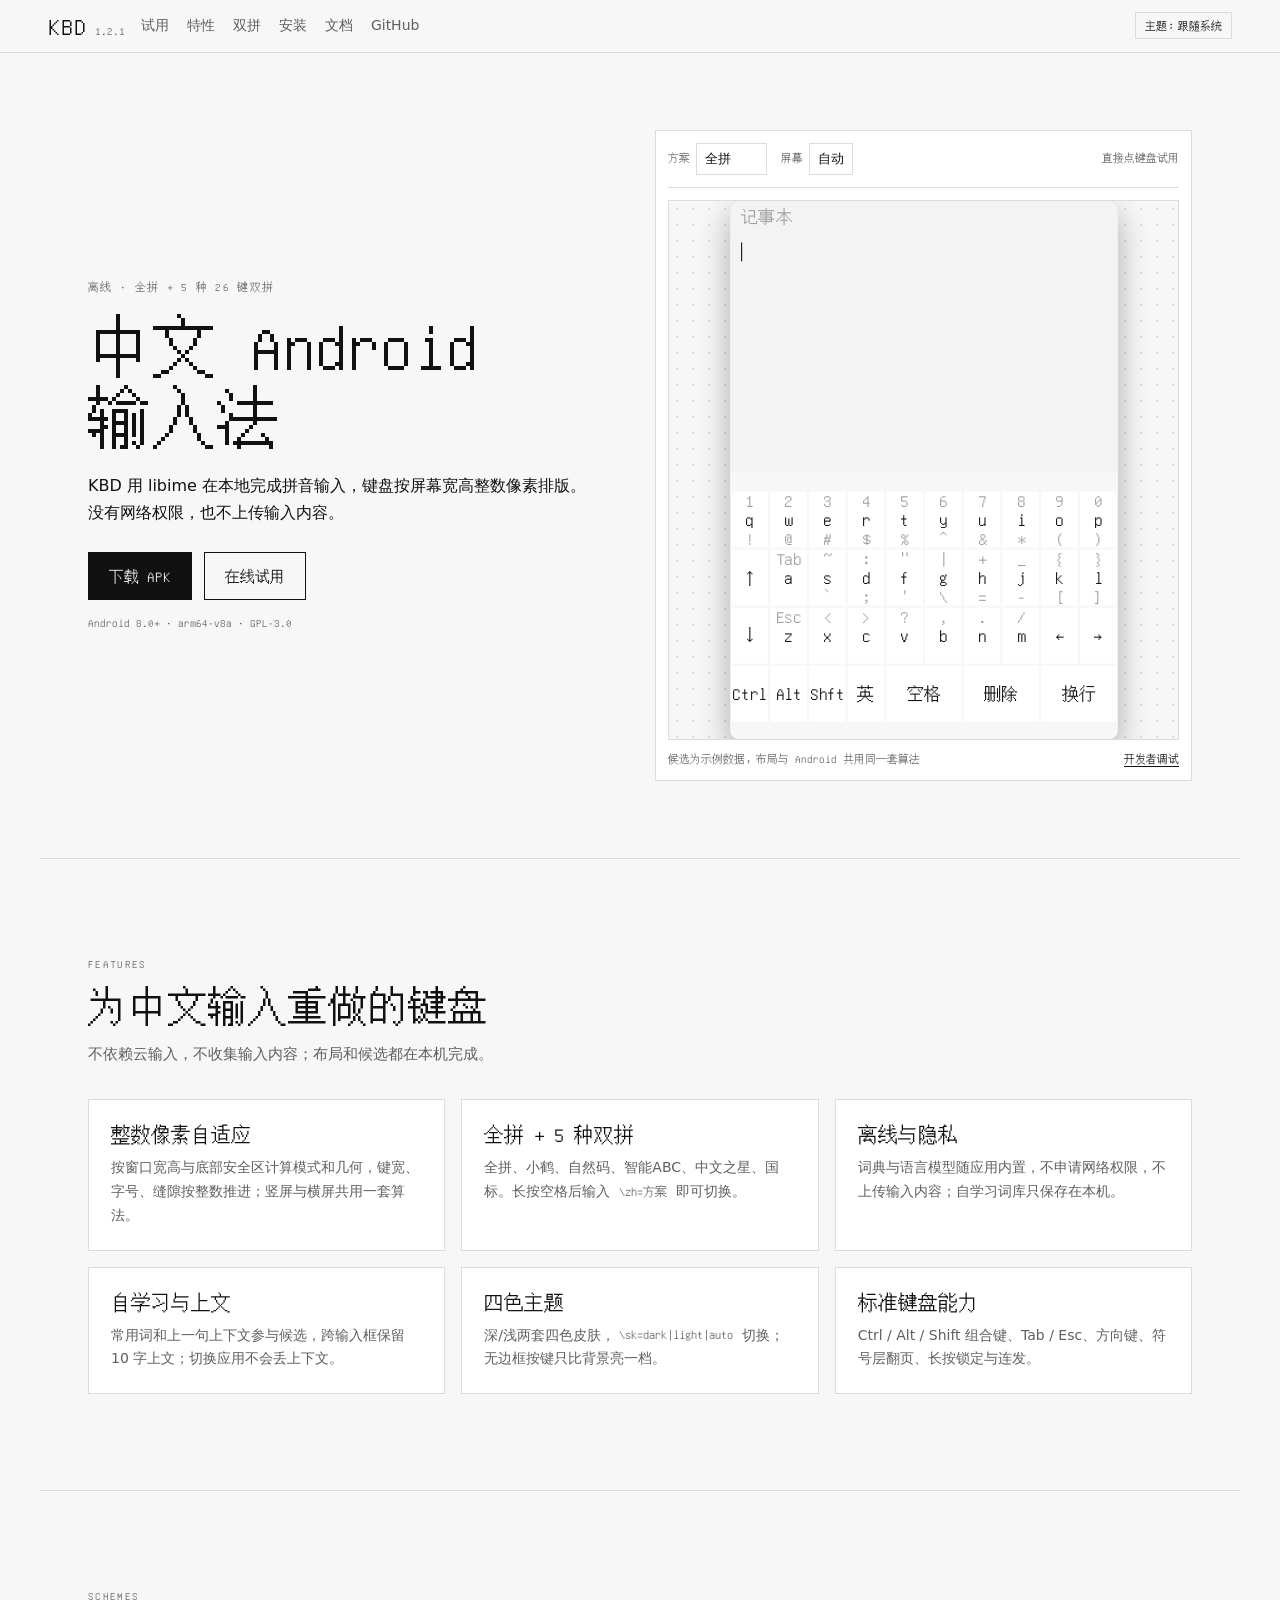
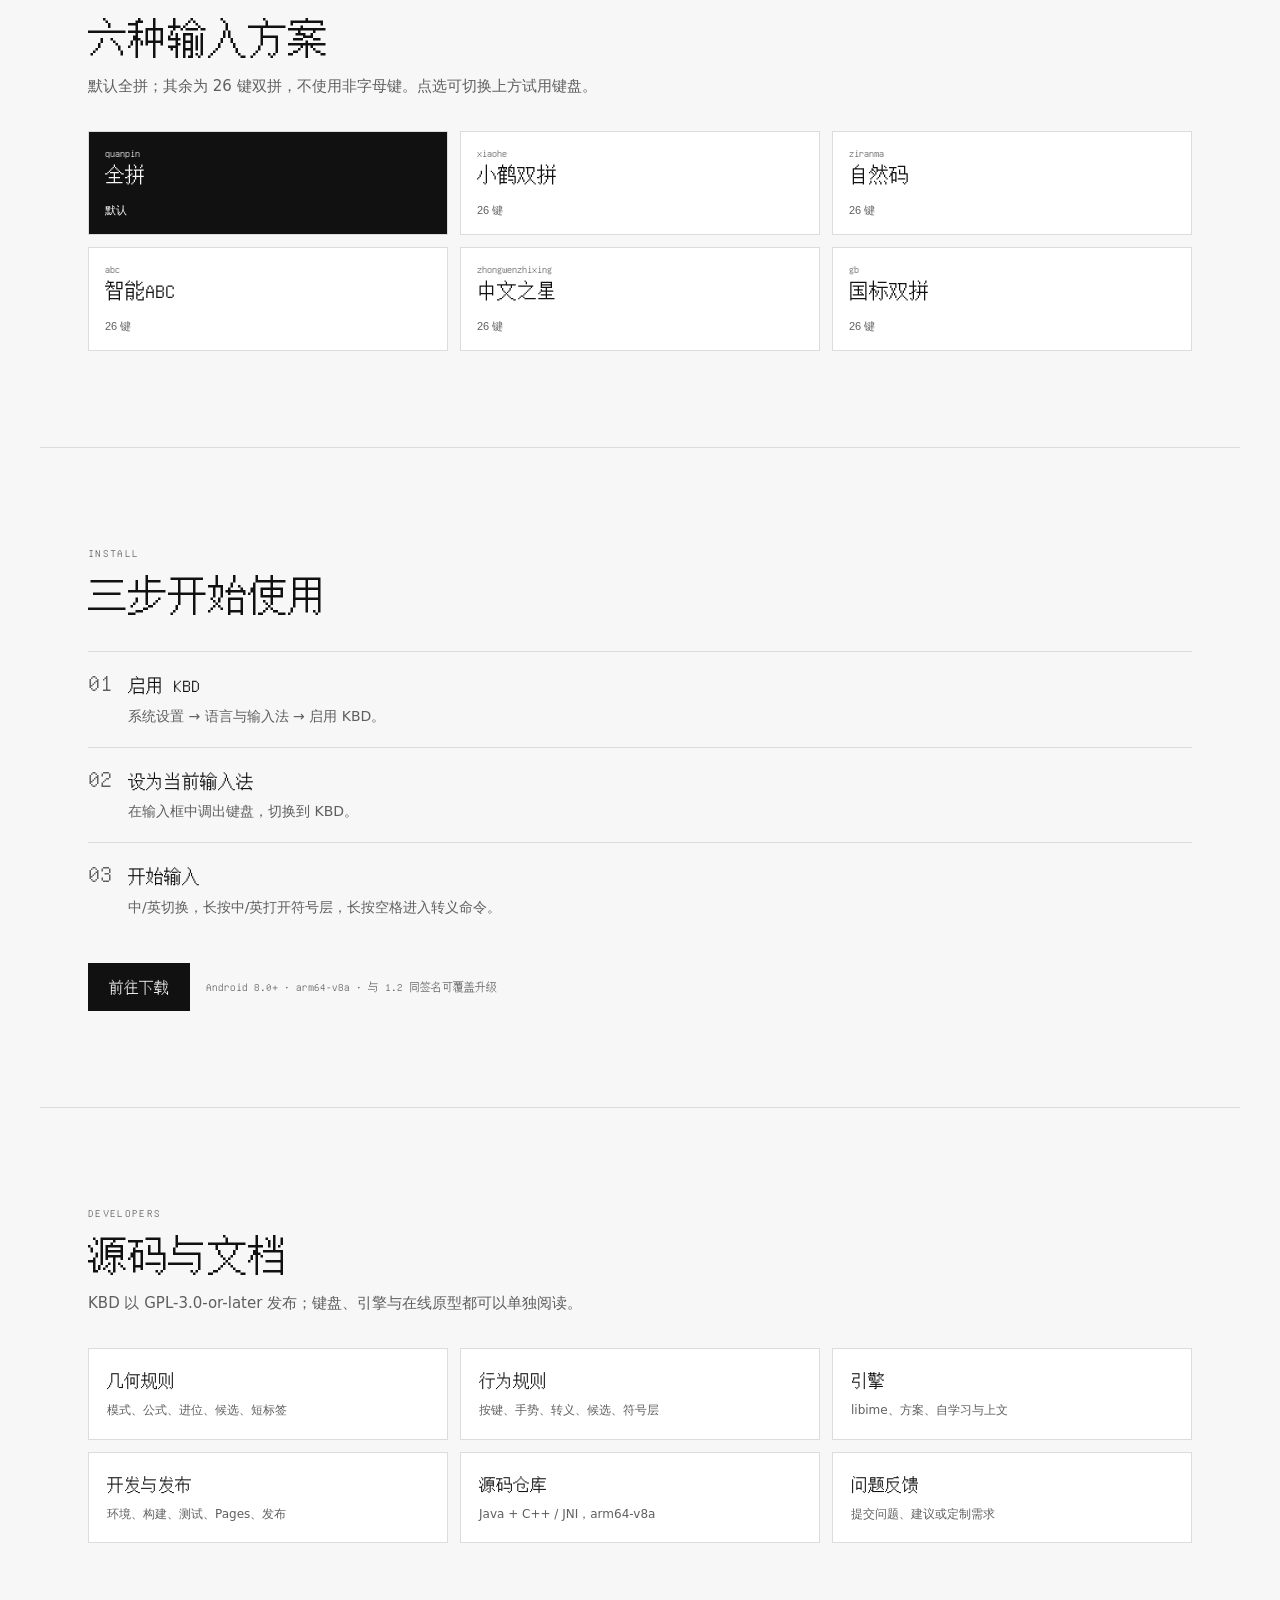
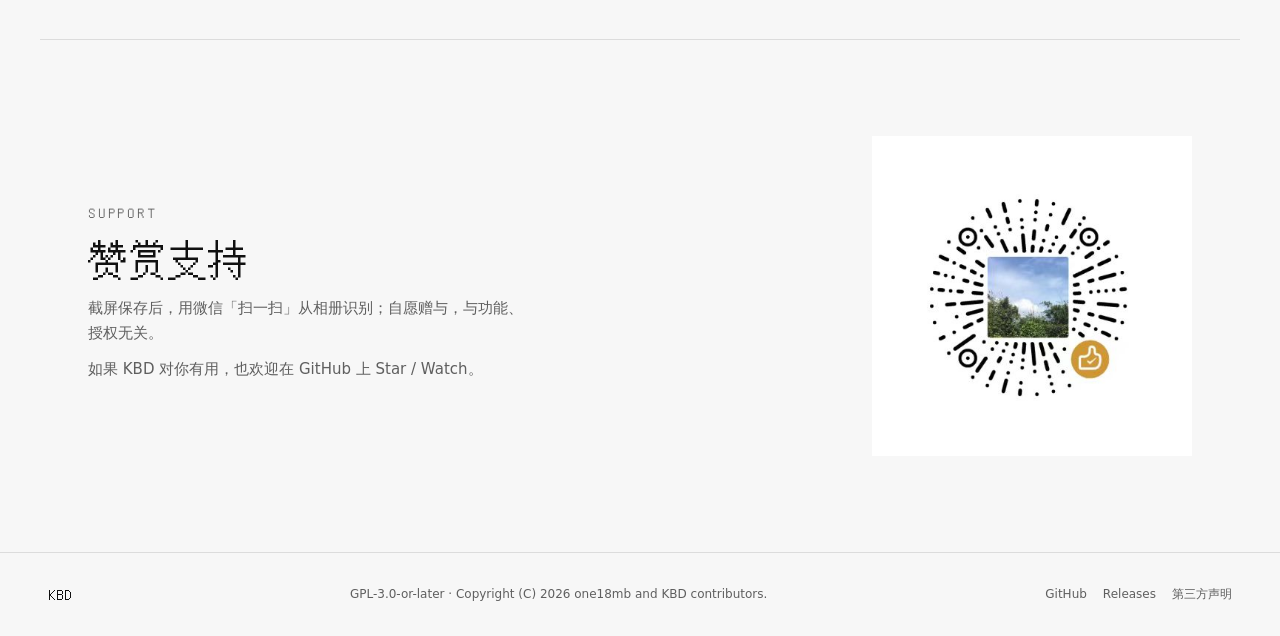
==== webdemo/index.html @ af224a95 "feat: 官网首页改版，开发参数收进 ?dev=1" ====
<!DOCTYPE html>
<html lang="zh-CN" data-theme="dark">
<head>
  <meta charset="UTF-8">
  <meta name="viewport" content="width=device-width, initial-scale=1.0">
  <title>KBD — 中文 Android 输入法</title>
  <meta name="description" content="KBD 是离线中文 Android 输入法：全拼 + 5 种 26 键双拼，libime 本地引擎，按屏幕宽高整数像素自适应，深/浅四色主题，GPL-3.0 开源。">
  <meta name="keywords" content="KBD,中文输入法,Android输入法,安卓输入法,拼音输入法,双拼,全拼,小鹤双拼,自然码,离线输入法">
  <link rel="canonical" href="https://one18mb.github.io/kbd/">
  <meta property="og:type" content="website">
  <meta property="og:title" content="KBD — 中文 Android 输入法">
  <meta property="og:description" content="全拼 + 5 种 26 键双拼，离线 libime 引擎，整数像素自适应布局。">
  <meta property="og:url" content="https://one18mb.github.io/kbd/">
  <meta property="og:image" content="https://one18mb.github.io/kbd/assets/og.png">
  <meta name="twitter:card" content="summary_large_image">
  <link rel="icon" href="assets/favicon.svg" type="image/svg+xml">
  <link rel="preload" href="fonts/unifont.otf" as="font" type="font/otf" crossorigin>
  <link rel="stylesheet" href="css/styles.css?v=30">
  <link rel="stylesheet" href="css/site.css?v=30">
  <script type="application/ld+json">
  {
    "@context": "https://schema.org",
    "@type": "SoftwareApplication",
    "name": "KBD",
    "applicationCategory": "UtilitiesApplication",
    "operatingSystem": "Android 8.0+",
    "description": "离线中文 Android 输入法，全拼 + 5 种 26 键双拼，整数像素自适应布局。",
    "url": "https://one18mb.github.io/kbd/",
    "downloadUrl": "https://github.com/one18mb/kbd/releases/latest",
    "license": "https://www.gnu.org/licenses/gpl-3.0.html",
    "offers": { "@type": "Offer", "price": "0", "priceCurrency": "CNY" }
  }
  </script>
</head>
<body>
  <header class="site-header">
    <a class="brand display" href="#top" aria-label="KBD 首页">KBD<span class="brand-version" id="brandVersion">1.2.1</span></a>
    <nav class="site-nav" aria-label="主导航">
      <a href="#demo">试用</a>
      <a href="#features">特性</a>
      <a href="#schemes">双拼</a>
      <a href="#install">安装</a>
      <a href="#developers">文档</a>
      <a href="https://github.com/one18mb/kbd" target="_blank" rel="noopener">GitHub</a>
    </nav>
    <button id="themeBtn" class="chip display" type="button">主题：跟随系统</button>
  </header>

  <main id="top">
    <section class="hero">
      <div class="hero-copy">
        <p class="eyebrow display">离线 · 全拼 + 5 种 26 键双拼</p>
        <h1 class="display">中文 Android<br>输入法</h1>
        <p class="lede">KBD 用 libime 在本地完成拼音输入，键盘按屏幕宽高整数像素排版。没有网络权限，也不上传输入内容。</p>
        <div class="hero-actions">
          <a class="btn btn-primary display" id="downloadBtn" href="https://github.com/one18mb/kbd/releases/latest" target="_blank" rel="noopener">下载 APK</a>
          <a class="btn btn-ghost display" href="#demo">在线试用</a>
        </div>
        <p class="hero-meta display" id="downloadMeta">Android 8.0+ · arm64-v8a · GPL-3.0</p>
      </div>

      <div class="hero-demo" id="demo">
        <div class="demo-bar" id="controls">
          <label class="field display">方案
            <select id="schemeSelect"></select>
          </label>
          <label class="field display">屏幕
            <select id="modeSelect">
              <option value="auto">自动</option>
              <option value="portrait">竖屏</option>
              <option value="landscape">横屏</option>
            </select>
          </label>
          <span class="demo-note display">直接点键盘试用</span>
        </div>
        <div class="stage-wrap" id="stageWrap">
          <div id="device" data-orientation="portrait">
            <div id="appScreen">
              <div class="app-header"><span>记事本</span></div>
              <div id="editor"></div>
            </div>
            <div id="keyboard"></div>
          </div>
        </div>
        <div class="demo-foot display">
          <span>候选为示例数据，布局与 Android 共用同一套算法</span>
          <button class="text-btn" id="devToggle" type="button">开发者调试</button>
        </div>
      </div>
    </section>

    <section class="section" id="features">
      <div class="section-head">
        <p class="eyebrow display">FEATURES</p>
        <h2 class="display">为中文输入重做的键盘</h2>
        <p class="section-lede">不依赖云输入，不收集输入内容；布局和候选都在本机完成。</p>
      </div>
      <div class="card-grid">
        <article class="card">
          <h3 class="display">整数像素自适应</h3>
          <p>按窗口宽高与底部安全区计算模式和几何，键宽、字号、缝隙按整数推进；竖屏与横屏共用一套算法。</p>
        </article>
        <article class="card">
          <h3 class="display">全拼 + 5 种双拼</h3>
          <p>全拼、小鹤、自然码、智能ABC、中文之星、国标。长按空格后输入 <code>\zh=方案</code> 即可切换。</p>
        </article>
        <article class="card">
          <h3 class="display">离线与隐私</h3>
          <p>词典与语言模型随应用内置，不申请网络权限，不上传输入内容；自学习词库只保存在本机。</p>
        </article>
        <article class="card">
          <h3 class="display">自学习与上文</h3>
          <p>常用词和上一句上下文参与候选，跨输入框保留 10 字上文；切换应用不会丢上下文。</p>
        </article>
        <article class="card">
          <h3 class="display">四色主题</h3>
          <p>深/浅两套四色皮肤，<code>\sk=dark|light|auto</code> 切换；无边框按键只比背景亮一档。</p>
        </article>
        <article class="card">
          <h3 class="display">标准键盘能力</h3>
          <p>Ctrl / Alt / Shift 组合键、Tab / Esc、方向键、符号层翻页、长按锁定与连发。</p>
        </article>
      </div>
    </section>

    <section class="section" id="schemes">
      <div class="section-head">
        <p class="eyebrow display">SCHEMES</p>
        <h2 class="display">六种输入方案</h2>
        <p class="section-lede">默认全拼；其余为 26 键双拼，不使用非字母键。点选可切换上方试用键盘。</p>
      </div>
      <div class="scheme-grid">
        <button class="scheme-card" type="button" data-scheme="quanpin">
          <span class="scheme-code display">quanpin</span>
          <strong class="display">全拼</strong>
          <em>默认</em>
        </button>
        <button class="scheme-card" type="button" data-scheme="xiaohe">
          <span class="scheme-code display">xiaohe</span>
          <strong class="display">小鹤双拼</strong>
          <em>26 键</em>
        </button>
        <button class="scheme-card" type="button" data-scheme="ziranma">
          <span class="scheme-code display">ziranma</span>
          <strong class="display">自然码</strong>
          <em>26 键</em>
        </button>
        <button class="scheme-card" type="button" data-scheme="abc">
          <span class="scheme-code display">abc</span>
          <strong class="display">智能ABC</strong>
          <em>26 键</em>
        </button>
        <button class="scheme-card" type="button" data-scheme="zhongwenzhixing">
          <span class="scheme-code display">zhongwenzhixing</span>
          <strong class="display">中文之星</strong>
          <em>26 键</em>
        </button>
        <button class="scheme-card" type="button" data-scheme="gb">
          <span class="scheme-code display">gb</span>
          <strong class="display">国标双拼</strong>
          <em>26 键</em>
        </button>
      </div>
    </section>

    <section class="section" id="install">
      <div class="section-head">
        <p class="eyebrow display">INSTALL</p>
        <h2 class="display">三步开始使用</h2>
      </div>
      <ol class="steps">
        <li>
          <span class="step-no display">01</span>
          <div>
            <h3 class="display">启用 KBD</h3>
            <p>系统设置 → 语言与输入法 → 启用 KBD。</p>
          </div>
        </li>
        <li>
          <span class="step-no display">02</span>
          <div>
            <h3 class="display">设为当前输入法</h3>
            <p>在输入框中调出键盘，切换到 KBD。</p>
          </div>
        </li>
        <li>
          <span class="step-no display">03</span>
          <div>
            <h3 class="display">开始输入</h3>
            <p>中/英切换，长按中/英打开符号层，长按空格进入转义命令。</p>
          </div>
        </li>
      </ol>
      <div class="install-actions">
        <a class="btn btn-primary display download-link" href="https://github.com/one18mb/kbd/releases/latest" target="_blank" rel="noopener">前往下载</a>
        <span class="hero-meta display">Android 8.0+ · arm64-v8a · 与 1.2 同签名可覆盖升级</span>
      </div>
    </section>

    <section class="section" id="developers">
      <div class="section-head">
        <p class="eyebrow display">DEVELOPERS</p>
        <h2 class="display">源码与文档</h2>
        <p class="section-lede">KBD 以 GPL-3.0-or-later 发布；键盘、引擎与在线原型都可以单独阅读。</p>
      </div>
      <div class="link-grid">
        <a class="link-card" href="https://github.com/one18mb/kbd/blob/main/docs/geometry.md" target="_blank" rel="noopener">
          <strong class="display">几何规则</strong>
          <span>模式、公式、进位、候选、短标签</span>
        </a>
        <a class="link-card" href="https://github.com/one18mb/kbd/blob/main/docs/behavior.md" target="_blank" rel="noopener">
          <strong class="display">行为规则</strong>
          <span>按键、手势、转义、候选、符号层</span>
        </a>
        <a class="link-card" href="https://github.com/one18mb/kbd/blob/main/docs/engine.md" target="_blank" rel="noopener">
          <strong class="display">引擎</strong>
          <span>libime、方案、自学习与上文</span>
        </a>
        <a class="link-card" href="https://github.com/one18mb/kbd/blob/main/docs/development.md" target="_blank" rel="noopener">
          <strong class="display">开发与发布</strong>
          <span>环境、构建、测试、Pages、发布</span>
        </a>
        <a class="link-card" href="https://github.com/one18mb/kbd" target="_blank" rel="noopener">
          <strong class="display">源码仓库</strong>
          <span>Java + C++ / JNI，arm64-v8a</span>
        </a>
        <a class="link-card" href="https://github.com/one18mb/kbd/issues" target="_blank" rel="noopener">
          <strong class="display">问题反馈</strong>
          <span>提交问题、建议或定制需求</span>
        </a>
      </div>
    </section>

    <section class="section support" id="support">
      <div class="support-copy">
        <p class="eyebrow display">SUPPORT</p>
        <h2 class="display">赞赏支持</h2>
        <p>截屏保存后，用微信「扫一扫」从相册识别；自愿赠与，与功能、授权无关。</p>
        <p class="support-note">如果 KBD 对你有用，也欢迎在 GitHub 上 Star / Watch。</p>
      </div>
      <figure class="qr-card">
        <img src="assets/grants_qr.png" alt="微信赞赏码" width="400" height="400" loading="lazy">
      </figure>
    </section>
  </main>

  <footer class="site-footer">
    <span class="display">KBD</span>
    <span>GPL-3.0-or-later · Copyright (C) 2026 one18mb and KBD contributors.</span>
    <span class="footer-links">
      <a href="https://github.com/one18mb/kbd" target="_blank" rel="noopener">GitHub</a>
      <a href="https://github.com/one18mb/kbd/releases" target="_blank" rel="noopener">Releases</a>
      <a href="https://github.com/one18mb/kbd/blob/main/THIRD_PARTY_NOTICES.md" target="_blank" rel="noopener">第三方声明</a>
    </span>
  </footer>

  <section class="dev-panel" id="devPanel" aria-label="开发者调试">
    <div class="dev-head">
      <div>
        <p class="eyebrow display">DEV</p>
        <h2 class="display">开发者调试</h2>
      </div>
      <button class="text-btn" id="devClose" type="button">关闭</button>
    </div>
    <div class="dev-grid">
      <label class="ctl">预设
        <select id="presetSelect"></select>
      </label>
      <label class="ctl">W
        <input id="wInput" type="number" min="120" max="4000" step="1">
      </label>
      <label class="ctl">H
        <input id="hInput" type="number" min="120" max="4000" step="1">
      </label>
      <label class="ctl">R (W/H)
        <input id="rInput" type="number" min="0.5" max="1" step="0.01">
      </label>
      <label class="ctl">b
        <input id="bInput" type="number" min="0" max="200" step="1">
      </label>
    </div>
    <div class="dev-actions">
      <button type="button" id="demoBtn">示例 ni'hao</button>
      <button type="button" id="symbolBtn">符号层</button>
      <button type="button" id="escapeBtn">转义</button>
      <button type="button" id="showKbdBtn">收起键盘</button>
      <button type="button" id="logBtn">事件日志</button>
      <button type="button" id="resetBtn">重置</button>
      <button type="button" id="fullscreenBtn">全屏 1:1</button>
    </div>
    <p class="readout" id="layoutReadout"></p>
    <section class="event-log hidden" id="eventLog"></section>
  </section>

  <div id="toast" class="toast" role="status" aria-live="polite"></div>

  <script src="js/data.js?v=30"></script>
  <script src="js/layout.js?v=30"></script>
  <script src="js/view.js?v=30"></script>
  <script src="js/input.js?v=30"></script>
  <script src="js/app.js?v=30"></script>
</body>
</html>
---- webdemo/css/styles.css ----
@font-face {
  font-family: 'Unifont';
  src: url('../fonts/unifont.otf') format('opentype');
  font-display: swap;
}

:root,
:root[data-theme='dark'] {
  /* 4 色：背景、按键、主字、副字；反色只由这 4 色组合 */
  --bg: #000;
  --key: #111;
  --text: #fff;
  --sub: #555;
  --app-surface: #202020;
  --screen-bg: var(--app-surface);
  --app-bg: var(--app-surface);
  --kbd-bg: var(--bg);
  --bar-bg: var(--bg);
  --key-bg: var(--key);
  --sub-text: var(--sub);
  --active-bg: var(--text);
  --active-text: var(--key);
  --active-sub: var(--sub);
  --border: var(--bg);
  --muted: var(--sub);
  --toast-bg: var(--text);
  --toast-text: var(--bg);
  --toast-warn: var(--text);
}

:root[data-theme='light'] {
  --bg: #f7f7f7;
  --key: #fff;
  --text: #111;
  --sub: #9e9e9e;
  --app-surface: #f3f3f3;
  --screen-bg: var(--app-surface);
  --app-bg: var(--app-surface);
  --kbd-bg: var(--bg);
  --bar-bg: var(--bg);
  --key-bg: var(--key);
  --sub-text: var(--sub);
  --active-bg: var(--text);
  --active-text: var(--key);
  --active-sub: var(--sub);
  --border: var(--bg);
  --muted: var(--sub);
  --toast-bg: var(--text);
  --toast-text: var(--bg);
  --toast-warn: var(--text);
}

* {
  box-sizing: border-box;
  margin: 0;
  padding: 0;
}

html,
body {
  width: 100%;
  height: 100%;
  overflow: hidden;
}

body {
  display: flex;
  flex-direction: column;
  background: #050505;
  color: #ddd;
  font-family: system-ui, -apple-system, 'Segoe UI', sans-serif;
}

.controls {
  flex: 0 0 auto;
  display: flex;
  flex-wrap: wrap;
  align-items: center;
  gap: 8px;
  padding: 8px 12px;
  background: #0b0b0b;
  border-bottom: 1px solid #222;
  font-size: 13px;
  line-height: 1.4;
  z-index: 30;
}

.controls .brand {
  font-weight: 700;
  color: #fff;
  margin-right: 4px;
  letter-spacing: 0.04em;
}

.controls .ctl {
  display: inline-flex;
  align-items: center;
  gap: 4px;
  color: #aaa;
  white-space: nowrap;
}

.controls .ctl input,
.controls .ctl select {
  appearance: none;
  border: 1px solid #333;
  border-radius: 0;
  background: #1d1d1d;
  color: #ddd;
  font: inherit;
  padding: 4px 6px;
  height: 26px;
}

.controls .ctl input {
  width: 64px;
}

.controls .ctl select {
  max-width: 150px;
}

.controls .readout {
  margin-left: 4px;
  padding: 3px 8px;
  border: 1px solid #2a2a2a;
  color: #9fd6c8;
  font: 12px/1.35 ui-monospace, SFMono-Regular, Menlo, monospace;
  white-space: nowrap;
}

.controls button {
  appearance: none;
  border: 1px solid #333;
  border-radius: 0;
  background: #1d1d1d;
  color: #ddd;
  font: inherit;
  padding: 5px 10px;
  cursor: pointer;
}

.controls button:active {
  background: #fff;
  color: #111;
}

.controls.hidden {
  display: none;
}

.stage-wrap {
  flex: 1 1 auto;
  position: relative;
  min-height: 0;
  overflow: hidden;
  display: flex;
  align-items: center;
  justify-content: center;
  background: #050505;
}

#device {
  --s: 32px;
  --g: 4px;
  --pad: 2px;
  position: absolute;
  left: 50%;
  top: 50%;
  transform-origin: center center;
  transform: translate(-50%, -50%) scale(1);
  overflow: hidden;
  background: var(--screen-bg);
  border-radius: calc(var(--s) * 0.5);
  box-shadow: 0 0 0 1px #1a1a1a, 0 18px 50px rgba(0, 0, 0, 0.55);
}

#device.actual {
  border-radius: 0;
  box-shadow: none;
}

#appScreen {
  position: absolute;
  left: 0;
  right: 0;
  top: 0;
  bottom: 0;
  display: flex;
  flex-direction: column;
  background: var(--app-bg);
  color: var(--text);
  overflow: hidden;
}

.app-header {
  flex: 0 0 calc(var(--s) * 1.75);
  display: flex;
  align-items: center;
  padding: 0 calc(var(--s) * 0.625);
  color: var(--sub-text);
  font-family: 'Unifont', monospace;
  font-size: var(--s);
  line-height: 1;
  -webkit-font-smoothing: none;
}

#editor {
  flex: 1 1 auto;
  min-height: 0;
  overflow: auto;
  padding: calc(var(--s) * 0.5) calc(var(--s) * 0.625) calc(var(--s) * 0.75);
  font-family: 'Unifont', monospace;
  font-size: var(--s);
  line-height: 1.5;
  color: var(--text);
  white-space: pre-wrap;
  word-break: break-word;
  -webkit-font-smoothing: none;
  outline: none;
}

#editor .caret {
  display: inline-block;
  width: max(1px, calc(var(--s) / 16));
  height: 1.1em;
  background: var(--text);
  vertical-align: -0.12em;
  animation: blink 1s steps(2, start) infinite;
}

@keyframes blink {
  0%, 100% { opacity: 1; }
  50% { opacity: 0; }
}

#keyboard {
  position: absolute;
  bottom: 0;
  background: var(--kbd-bg);
  z-index: 20;
  -webkit-font-smoothing: none;
}

/* ---------- floating pinyin ---------- */

.floating-preedit {
  position: absolute;
  left: 0;
  right: auto;
  bottom: calc(100% + var(--g));
  width: 100%;
  height: var(--s);
  display: flex;
  align-items: center;
  background: transparent;
  pointer-events: none;
  z-index: 4;
  -webkit-font-smoothing: none;
}

.pinyin-text {
  display: inline-block;
  max-width: 100%;
  padding: 0 var(--pad);
  background: var(--bar-bg);
  /* 向下填满拼音行与候选行之间的间隙，两块看起来连在一起 */
  box-shadow: 0 var(--g) 0 var(--bar-bg);
  color: var(--text);
  font-family: 'Unifont', monospace;
  font-size: var(--s);
  line-height: var(--s);
  white-space: nowrap;
  overflow: hidden;
  text-overflow: ellipsis;
  -webkit-font-smoothing: none;
}

/* ---------- candidate surfaces ---------- */

.candidate-bar {
  position: absolute;
  left: 0;
  top: 0;
  width: 100%;
  height: var(--s);
  background: var(--bar-bg);
  z-index: 2;
}

.candidate-panel {
  position: absolute;
  background: var(--bar-bg);
  z-index: 2;
  -webkit-font-smoothing: none;
}

.expanded-panel {
  position: absolute;
  background: transparent;
  z-index: 3;
  -webkit-font-smoothing: none;
}

.expanded-candidate-bg {
  position: absolute;
  background: var(--bar-bg);
}

.cand-cell {
  position: absolute;
  appearance: none;
  border: 0;
  border-radius: 0;
  background: transparent;
  color: var(--text);
  display: flex;
  align-items: center;
  justify-content: center;
  padding: 0;
  margin: 0;
  font-family: 'Unifont', monospace;
  font-size: var(--s);
  line-height: 1;
  cursor: pointer;
  touch-action: none;
  overflow: hidden;
  -webkit-font-smoothing: none;
}

.cand-cell .cand-text {
  display: flex;
  flex-direction: column;
  align-items: center;
  justify-content: center;
  max-width: 100%;
  overflow: hidden;
}

.cand-cell .cand-line {
  display: block;
  white-space: nowrap;
}

.cand-cell:active {
  background: var(--active-bg);
  color: var(--active-text);
}

.expanded-preedit {
  position: absolute;
  display: flex;
  align-items: center;
  padding: 0 calc(var(--s) * 0.25);
  background: transparent;
  pointer-events: none;
}

/* ---------- keys ---------- */

.key {
  position: absolute;
  overflow: hidden;
  background: var(--key-bg);
  color: var(--text);
  display: grid;
  grid-template-rows: var(--s) var(--s) var(--s);
  row-gap: var(--g);
  place-items: center;
  user-select: none;
  -webkit-user-select: none;
  touch-action: none;
  font-family: 'Unifont', monospace;
  font-size: var(--s);
  -webkit-font-smoothing: none;
}

.key .up,
.key .down {
  width: 100%;
  padding: 0;
  text-align: center;
  color: var(--sub-text);
  font-size: var(--s);
  line-height: 1;
  white-space: nowrap;
  overflow: hidden;
  text-overflow: ellipsis;
}

.key .up {
  grid-row: 1;
  align-self: center;
}

.key .main {
  grid-row: 2;
  width: 100%;
  padding: 0;
  text-align: center;
  color: inherit;
  font-size: var(--s);
  line-height: 1;
  white-space: nowrap;
  overflow: hidden;
  text-overflow: ellipsis;
}

.key .down {
  grid-row: 3;
  align-self: center;
}

.key.single {
  display: flex;
  align-items: center;
  justify-content: center;
}

.key.single .up,
.key.single .down {
  display: none;
}

.key.single .main {
  width: 100%;
  padding: 0;
  text-align: center;
  font-size: var(--s);
  line-height: 1;
}

.key.pressed,
.key.active {
  background: var(--active-bg);
  color: var(--active-text);
}

.key.pressed .up,
.key.pressed .down,
.key.active .up,
.key.active .down {
  color: var(--active-sub);
}

.key.locked::after {
  content: '';
  position: absolute;
  right: 6px;
  top: 6px;
  width: 6px;
  height: 6px;
  background: currentColor;
}

.key.pressing .up,
.key.pressing .down {
  visibility: hidden;
}

.key.slide-up .main,
.key.slide-up .down {
  display: none;
}

.key.slide-down .main,
.key.slide-down .up {
  display: none;
}

.key.slide-up .up,
.key.slide-down .down {
  grid-area: 1 / 1 / -1 / -1;
  position: absolute;
  inset: 0;
  display: flex;
  align-items: center;
  justify-content: center;
  width: auto;
  height: auto;
  padding: 0;
  color: var(--text);
}

.key.slide-up.pressed .up,
.key.slide-down.pressed .down,
.key.slide-up.active .up,
.key.slide-down.active .down {
  color: var(--active-text);
}

.key.null-slide .up,
.key.null-slide .main,
.key.null-slide .down {
  visibility: hidden;
}

.key.empty {
  visibility: hidden;
}

/* ---------- event log ---------- */

.event-log {
  flex: 0 0 auto;
  max-height: 170px;
  overflow: auto;
  background: #080808;
  border-top: 1px solid #222;
  color: #aaa;
  font: 12px/1.5 ui-monospace, SFMono-Regular, Menlo, monospace;
  padding: 6px 12px;
}

.event-log.hidden {
  display: none;
}

.log-row {
  white-space: pre-wrap;
}

@media (max-width: 600px) {
  .controls {
    gap: 6px;
    padding: 6px 8px;
    font-size: 12px;
  }

  .controls .brand {
    display: none;
  }
}
---- webdemo/css/site.css ----
/* 官网布局：覆盖 styles.css 的原型工具样式，保留键盘/候选/按键组件。 */

:root {
  --line: #262626;
  --surface: #0b0b0b;
  --muted-text: #a3a3a3;
}

:root[data-theme='light'] {
  --line: #dcdcdc;
  --surface: #ffffff;
  --muted-text: #5f5f5f;
}

html,
body {
  width: 100%;
  height: auto;
  min-height: 100%;
  overflow-x: hidden;
  overflow-y: auto;
  background: var(--bg);
}

body {
  display: block;
  color: var(--text);
  font-family: system-ui, -apple-system, 'Segoe UI', 'Noto Sans SC', 'PingFang SC', sans-serif;
  font-size: 16px;
  line-height: 1.7;
  -webkit-font-smoothing: antialiased;
}

.display,
h1,
h2,
h3,
.brand,
.btn,
.chip,
.eyebrow,
code {
  font-family: 'Unifont', monospace;
  -webkit-font-smoothing: none;
  font-weight: 400;
}

a {
  color: inherit;
  text-decoration: none;
}

code {
  font-size: 0.875em;
  background: var(--key-bg);
  padding: 0.1em 0.35em;
}

.wrap {
  width: 100%;
  max-width: 1200px;
  margin: 0 auto;
  padding-left: clamp(16px, 5vw, 48px);
  padding-right: clamp(16px, 5vw, 48px);
}

/* ---------- header ---------- */

.site-header {
  position: sticky;
  top: 0;
  z-index: 50;
  display: flex;
  align-items: center;
  gap: 16px;
  flex-wrap: wrap;
  padding: 10px clamp(16px, 5vw, 48px);
  background: var(--bg);
  border-bottom: 1px solid var(--line);
}

.brand {
  display: inline-flex;
  align-items: baseline;
  gap: 8px;
  font-size: 24px;
  line-height: 1;
  letter-spacing: 0.04em;
}

.brand-version {
  font-size: 11px;
  color: var(--muted-text);
  letter-spacing: 0;
}

.site-nav {
  display: flex;
  align-items: center;
  gap: 18px;
  min-width: 0;
  overflow-x: auto;
  white-space: nowrap;
  font-size: 14px;
  scrollbar-width: none;
}

.site-nav::-webkit-scrollbar {
  display: none;
}

.site-nav a {
  color: var(--muted-text);
  padding: 4px 0;
}

.site-nav a:hover {
  color: var(--text);
}

.chip {
  margin-left: auto;
  appearance: none;
  border: 1px solid var(--line);
  border-radius: 0;
  background: transparent;
  color: var(--text);
  font-size: 11px;
  line-height: 1;
  padding: 7px 9px;
  cursor: pointer;
}

.chip:hover {
  background: var(--text);
  color: var(--bg);
}

/* ---------- hero ---------- */

#demo,
.section {
  scroll-margin-top: 84px;
}

.hero {
  width: 100%;
  max-width: 1200px;
  margin: 0 auto;
  padding: clamp(32px, 6vw, 80px) clamp(16px, 5vw, 48px);
  display: grid;
  gap: 32px;
  align-items: center;
}

@media (min-width: 900px) {
  .hero {
    grid-template-columns: minmax(0, 1fr) minmax(0, 1.05fr);
    gap: 56px;
  }
}

.eyebrow {
  margin: 0;
  font-size: 11px;
  letter-spacing: 0.12em;
  color: var(--muted-text);
  text-transform: uppercase;
}

h1 {
  margin: 14px 0 18px;
  font-size: clamp(40px, 7vw, 64px);
  line-height: 1.12;
  letter-spacing: 0.01em;
}

.lede {
  max-width: 34em;
  margin: 0;
  font-size: 16px;
  color: var(--text);
}

.hero-actions {
  display: flex;
  flex-wrap: wrap;
  gap: 12px;
  margin-top: 26px;
}

.btn {
  display: inline-flex;
  align-items: center;
  justify-content: center;
  min-height: 48px;
  padding: 0 20px;
  border: 1px solid var(--text);
  background: transparent;
  color: var(--text);
  font-size: 15px;
  line-height: 1;
  cursor: pointer;
}

.btn-primary {
  background: var(--text);
  color: var(--bg);
}

.btn-primary:hover {
  background: transparent;
  color: var(--text);
}

.btn-ghost:hover {
  background: var(--text);
  color: var(--bg);
}

.hero-meta {
  margin: 14px 0 0;
  font-size: 11px;
  color: var(--muted-text);
}

/* ---------- demo ---------- */

.hero-demo {
  border: 1px solid var(--line);
  background: var(--surface);
  padding: 12px;
  min-width: 0;
}

.demo-bar {
  display: flex;
  flex-wrap: wrap;
  align-items: center;
  gap: 10px 14px;
  padding: 0 0 12px;
  background: transparent;
  border-bottom: 1px solid var(--line);
}

.field {
  display: inline-flex;
  align-items: center;
  gap: 6px;
  font-size: 11px;
  color: var(--muted-text);
}

.field select {
  appearance: none;
  height: 32px;
  padding: 0 8px;
  border: 1px solid var(--line);
  border-radius: 0;
  background: var(--key-bg);
  color: var(--text);
  font: 13px/1 system-ui, sans-serif;
}

.demo-note {
  margin-left: auto;
  font-size: 11px;
  color: var(--muted-text);
}

.stage-wrap {
  flex: 0 0 auto;
  position: relative;
  display: flex;
  align-items: center;
  justify-content: center;
  height: clamp(380px, 58vw, 540px);
  margin-top: 12px;
  overflow: hidden;
  background-color: var(--bg);
  background-image: radial-gradient(var(--line) 1px, transparent 1px);
  background-size: 16px 16px;
  border: 1px solid var(--line);
}

.stage-wrap #device {
  box-shadow: 0 0 0 1px var(--line), 0 24px 60px rgba(0, 0, 0, 0.32);
}

.demo-foot {
  display: flex;
  flex-wrap: wrap;
  align-items: center;
  justify-content: space-between;
  gap: 8px;
  padding-top: 10px;
  font-size: 11px;
  color: var(--muted-text);
}

.text-btn {
  appearance: none;
  border: 0;
  background: transparent;
  color: var(--text);
  font: inherit;
  padding: 0;
  text-decoration: underline;
  text-underline-offset: 3px;
  cursor: pointer;
}

/* ---------- sections ---------- */

.section {
  width: 100%;
  max-width: 1200px;
  margin: 0 auto;
  padding: clamp(48px, 8vw, 96px) clamp(16px, 5vw, 48px);
  border-top: 1px solid var(--line);
}

.section-head {
  max-width: 720px;
  margin-bottom: 32px;
}

h2 {
  margin: 8px 0 12px;
  font-size: clamp(28px, 4vw, 40px);
  line-height: 1.2;
}

.section-lede {
  margin: 0;
  color: var(--muted-text);
  font-size: 15px;
}

.card-grid {
  display: grid;
  grid-template-columns: repeat(3, minmax(0, 1fr));
  gap: 16px;
}

@media (max-width: 980px) {
  .card-grid {
    grid-template-columns: repeat(2, minmax(0, 1fr));
  }
}

@media (max-width: 620px) {
  .card-grid {
    grid-template-columns: 1fr;
  }
}

.card {
  border: 1px solid var(--line);
  background: var(--key-bg);
  padding: 22px;
}

.card h3 {
  margin: 0 0 8px;
  font-size: 20px;
  line-height: 1.3;
}

.card p {
  margin: 0;
  font-size: 14px;
  color: var(--muted-text);
}

/* ---------- schemes ---------- */

.scheme-grid {
  display: grid;
  grid-template-columns: repeat(3, minmax(0, 1fr));
  gap: 12px;
}

@media (max-width: 620px) {
  .scheme-grid {
    grid-template-columns: repeat(2, minmax(0, 1fr));
  }
}

.scheme-card {
  appearance: none;
  display: flex;
  flex-direction: column;
  align-items: flex-start;
  gap: 4px;
  min-height: 104px;
  padding: 16px;
  border: 1px solid var(--line);
  border-radius: 0;
  background: var(--key-bg);
  color: var(--text);
  text-align: left;
  cursor: pointer;
}

.scheme-card:hover,
.scheme-card.active {
  background: var(--text);
  color: var(--bg);
}

.scheme-code {
  font-size: 10px;
  color: var(--muted-text);
}

.scheme-card:hover .scheme-code,
.scheme-card.active .scheme-code,
.scheme-card:hover em,
.scheme-card.active em {
  color: var(--bg);
}

.scheme-card strong {
  font-size: 20px;
  font-weight: 400;
  line-height: 1.25;
}

.scheme-card em {
  margin-top: auto;
  font-size: 11px;
  font-style: normal;
  color: var(--muted-text);
}

/* ---------- install ---------- */

.steps {
  list-style: none;
  padding: 0;
  margin: 0;
}

.steps li {
  display: flex;
  gap: 16px;
  padding: 18px 0;
  border-top: 1px solid var(--line);
}

.step-no {
  flex: 0 0 auto;
  font-size: 24px;
  line-height: 1;
  color: var(--muted-text);
}

.steps h3 {
  margin: 0 0 4px;
  font-size: 18px;
}

.steps p {
  margin: 0;
  font-size: 14px;
  color: var(--muted-text);
}

.install-actions {
  display: flex;
  flex-wrap: wrap;
  align-items: center;
  gap: 16px;
  margin-top: 26px;
}

.install-actions .hero-meta {
  margin: 0;
}

/* ---------- developers ---------- */

.link-grid {
  display: grid;
  grid-template-columns: repeat(3, minmax(0, 1fr));
  gap: 12px;
}

@media (max-width: 980px) {
  .link-grid {
    grid-template-columns: repeat(2, minmax(0, 1fr));
  }
}

@media (max-width: 620px) {
  .link-grid {
    grid-template-columns: 1fr;
  }
}

.link-card {
  display: flex;
  flex-direction: column;
  gap: 4px;
  padding: 18px;
  border: 1px solid var(--line);
  background: var(--key-bg);
}

.link-card:hover {
  background: var(--text);
  color: var(--bg);
}

.link-card strong {
  font-size: 17px;
  font-weight: 400;
}

.link-card span {
  font-size: 12px;
  color: var(--muted-text);
}

.link-card:hover span {
  color: var(--bg);
}

/* ---------- support ---------- */

.support {
  display: grid;
  gap: 32px;
  align-items: center;
}

@media (min-width: 760px) {
  .support {
    grid-template-columns: minmax(0, 1fr) 320px;
  }
}

.support-copy p {
  max-width: 46ch;
  margin: 0 0 10px;
  color: var(--muted-text);
  font-size: 15px;
}

.support-note {
  font-size: 13px;
}

.qr-card {
  margin: 0;
  justify-self: center;
  width: min(100%, 320px);
  padding: 12px;
  background: #fff;
}

.qr-card img {
  display: block;
  width: 100%;
  height: auto;
}

/* ---------- footer ---------- */

.site-footer {
  display: flex;
  flex-wrap: wrap;
  align-items: center;
  justify-content: space-between;
  gap: 12px 24px;
  padding: 28px clamp(16px, 5vw, 48px);
  border-top: 1px solid var(--line);
  color: var(--muted-text);
  font-size: 12px;
}

.site-footer .display {
  color: var(--text);
  font-size: 16px;
}

.footer-links {
  display: flex;
  flex-wrap: wrap;
  gap: 16px;
}

.footer-links a:hover {
  color: var(--text);
}

/* ---------- dev panel ---------- */

.dev-panel {
  display: none;
  width: 100%;
  max-width: 1200px;
  margin: 0 auto;
  padding: 28px clamp(16px, 5vw, 48px) 40px;
  border-top: 1px solid var(--line);
  background: var(--surface);
}

body.dev .dev-panel {
  display: block;
}

.dev-head {
  display: flex;
  align-items: flex-start;
  justify-content: space-between;
  gap: 16px;
  margin-bottom: 16px;
}

.dev-head h2 {
  margin: 4px 0 0;
  font-size: 24px;
}

.dev-grid {
  display: grid;
  grid-template-columns: repeat(auto-fit, minmax(110px, 1fr));
  gap: 10px;
}

.dev-grid .ctl,
.dev-grid label {
  display: flex;
  flex-direction: column;
  gap: 4px;
  font-size: 11px;
  color: var(--muted-text);
}

.dev-grid input,
.dev-grid select {
  appearance: none;
  height: 32px;
  padding: 0 8px;
  border: 1px solid var(--line);
  border-radius: 0;
  background: var(--key-bg);
  color: var(--text);
  font: 13px/1 system-ui, sans-serif;
}

.dev-actions {
  display: flex;
  flex-wrap: wrap;
  gap: 8px;
  margin-top: 14px;
}

.dev-actions button {
  appearance: none;
  border: 1px solid var(--line);
  border-radius: 0;
  background: var(--key-bg);
  color: var(--text);
  font: 12px/1 system-ui, sans-serif;
  padding: 8px 10px;
  cursor: pointer;
}

.dev-actions button:hover {
  background: var(--text);
  color: var(--bg);
}

.readout {
  margin: 14px 0 0;
  padding: 8px;
  border: 1px solid var(--line);
  overflow-x: auto;
  white-space: nowrap;
  color: var(--muted-text);
  font: 11px/1.5 ui-monospace, SFMono-Regular, Menlo, monospace;
}

.dev-panel .event-log {
  margin-top: 12px;
  max-height: 200px;
  overflow: auto;
  border: 1px solid var(--line);
  background: var(--bg);
  padding: 8px;
}

/* ---------- toast ---------- */

.toast {
  position: fixed;
  left: 50%;
  bottom: 24px;
  transform: translate(-50%, 8px);
  z-index: 100;
  padding: 9px 14px;
  background: var(--text);
  color: var(--bg);
  font-family: 'Unifont', monospace;
  font-size: 13px;
  opacity: 0;
  pointer-events: none;
  transition: opacity 0.15s, transform 0.15s;
}

.toast.show {
  opacity: 1;
  transform: translate(-50%, 0);
}

/* ---------- mobile ---------- */

@media (max-width: 899px) {
  .site-header {
    gap: 8px 16px;
  }

  .site-nav {
    order: 3;
    width: 100%;
    gap: 16px;
    padding-bottom: 2px;
  }

  .chip {
    margin-left: auto;
  }

  .hero {
    padding-top: 28px;
  }

  .hero-demo {
    padding: 10px;
  }

  .stage-wrap {
    height: 430px;
  }

  .demo-note {
    margin-left: 0;
  }
}

@media (max-width: 520px) {
  h1 {
    font-size: 38px;
  }

  .hero-actions .btn {
    flex: 1 1 auto;
  }

  .section {
    padding-top: 44px;
    padding-bottom: 44px;
  }

  .scheme-grid {
    grid-template-columns: repeat(2, minmax(0, 1fr));
  }

  .scheme-card {
    min-height: 92px;
    padding: 12px;
  }

  .scheme-card strong {
    font-size: 17px;
  }

  .site-footer {
    flex-direction: column;
    align-items: flex-start;
  }

  .stage-wrap {
    height: 400px;
  }
}
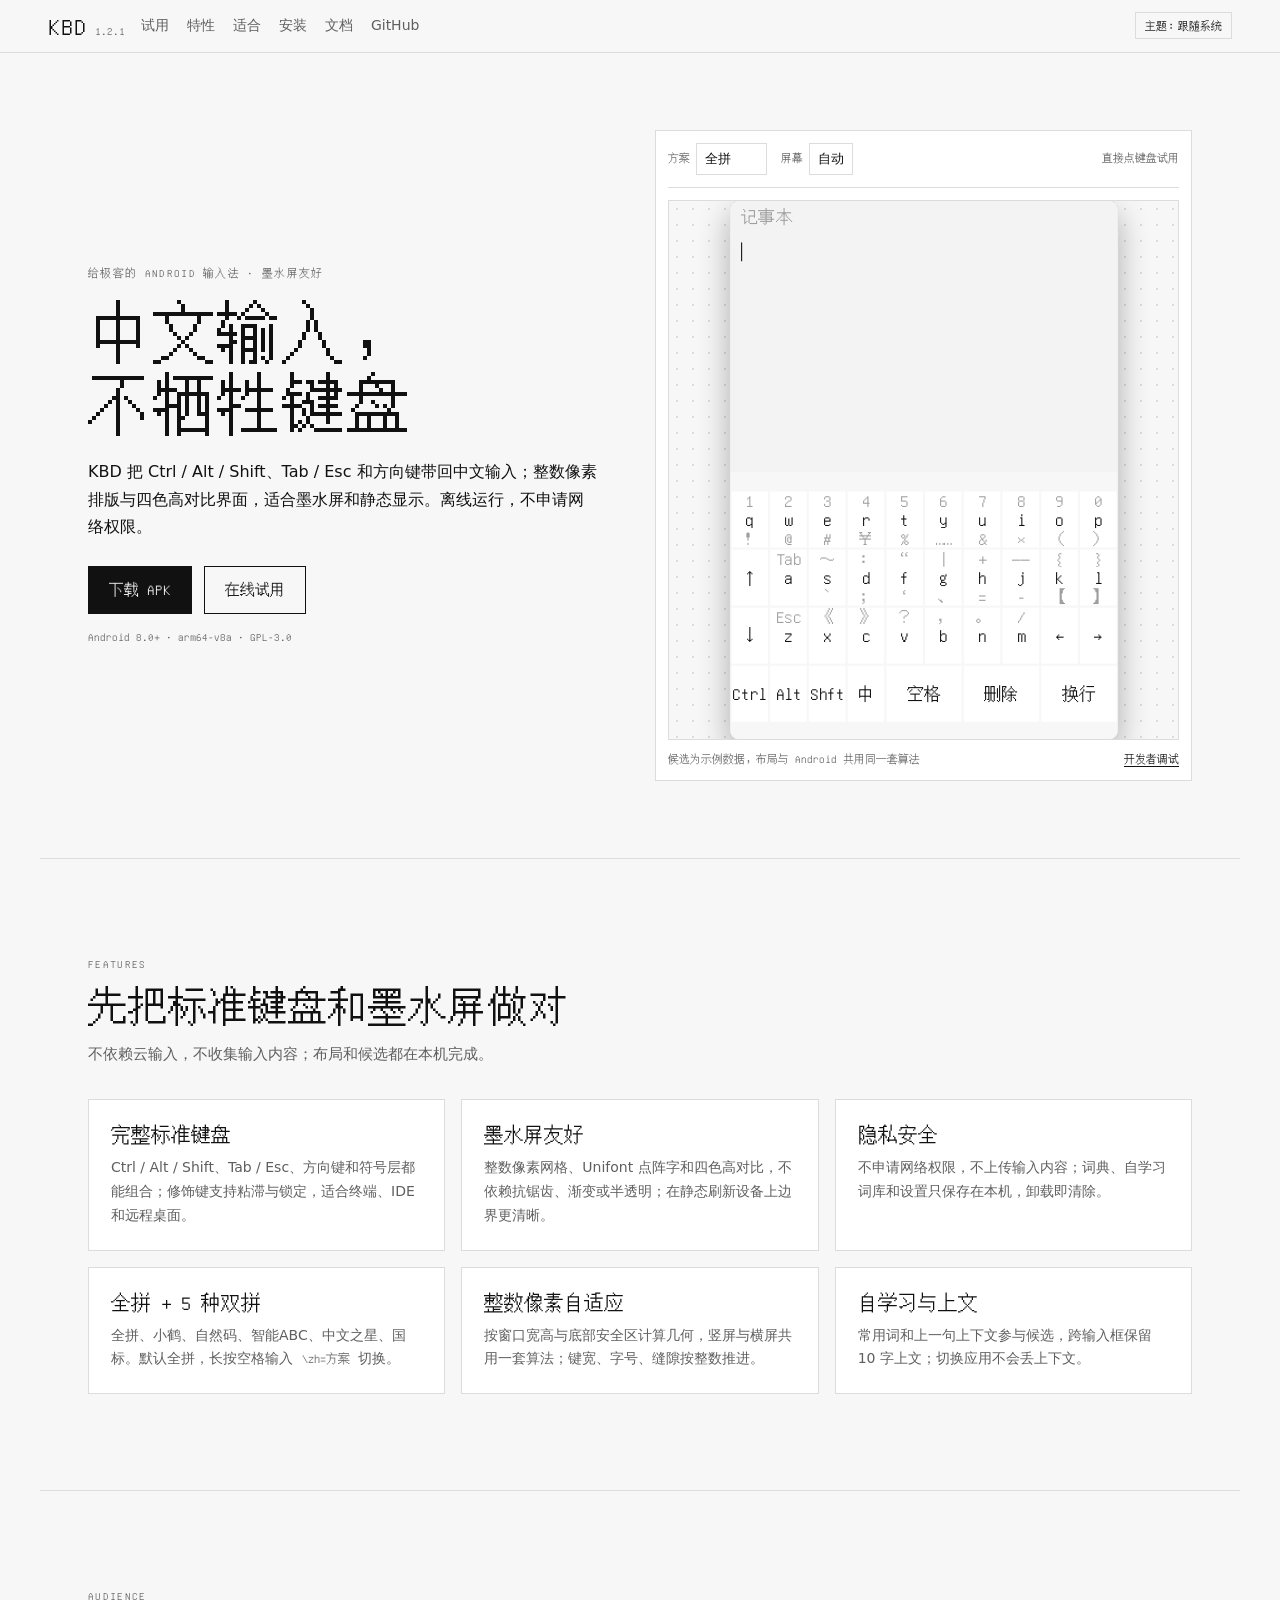
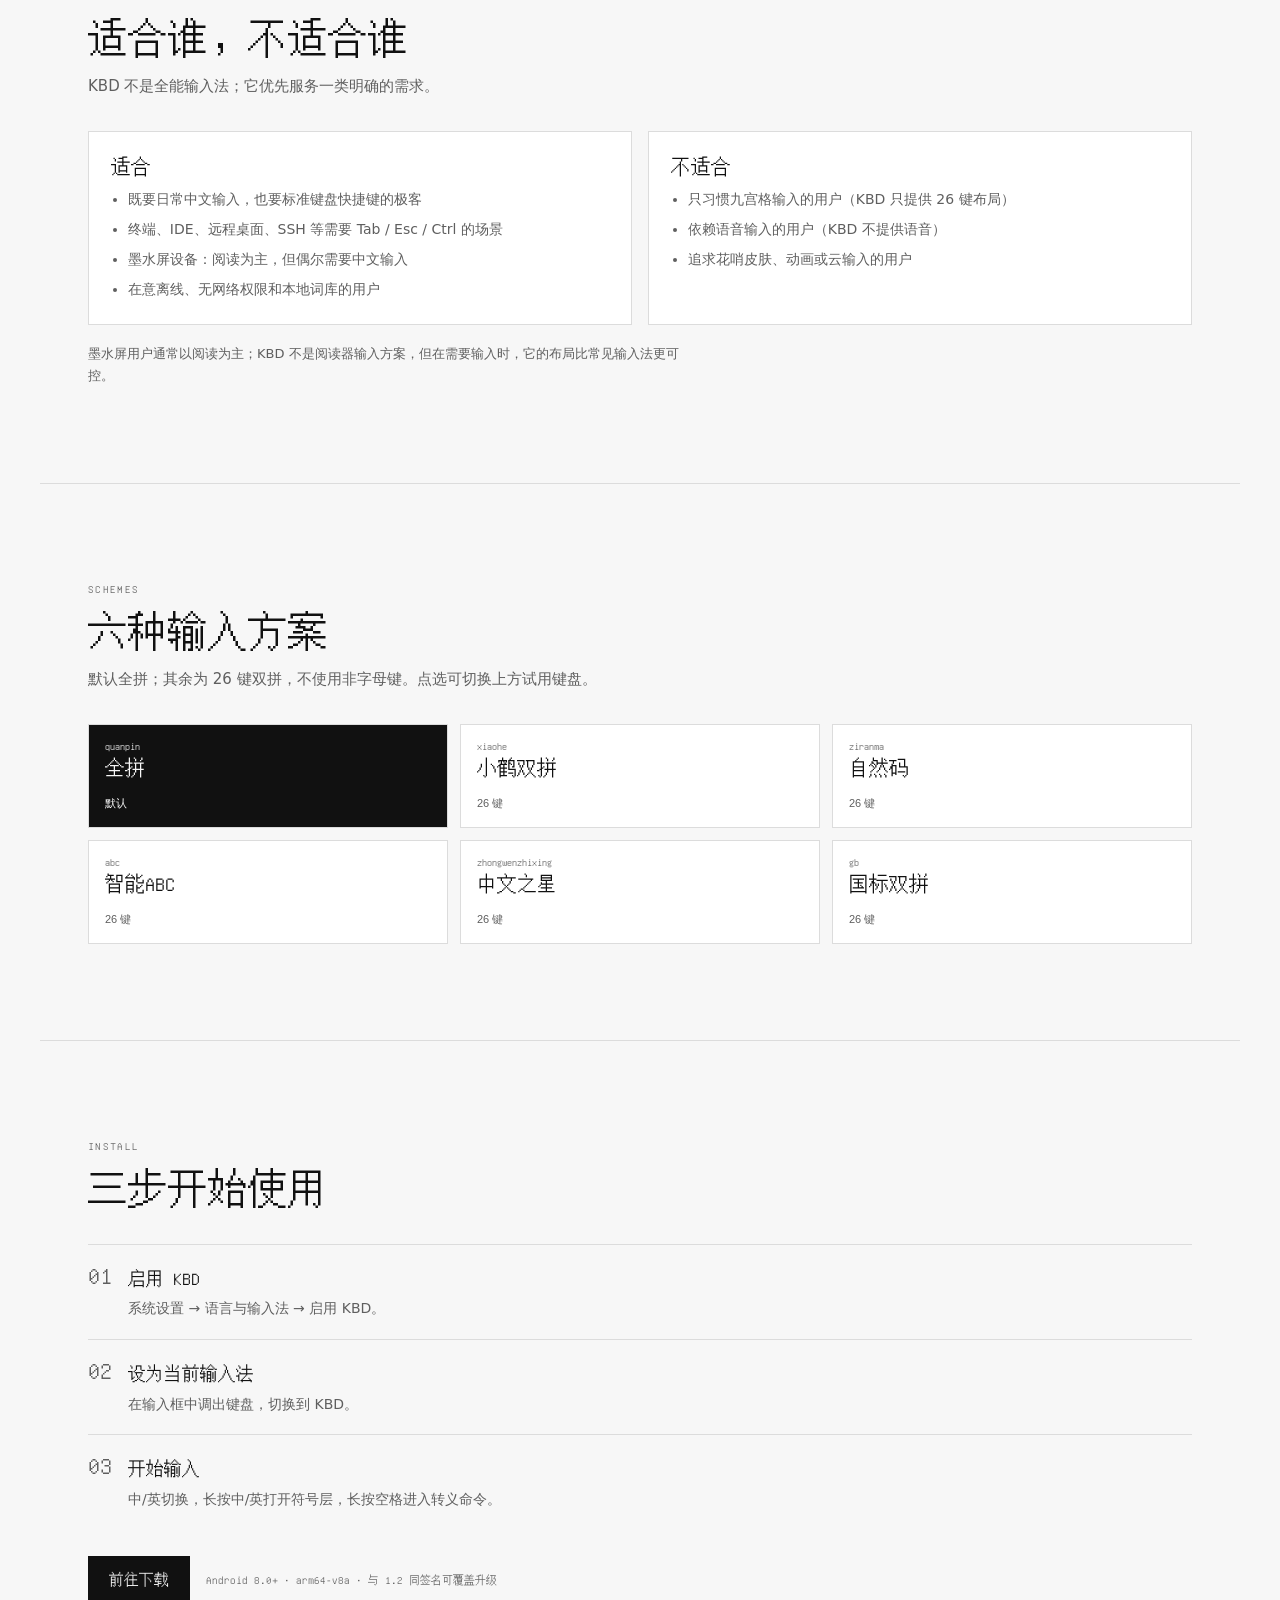
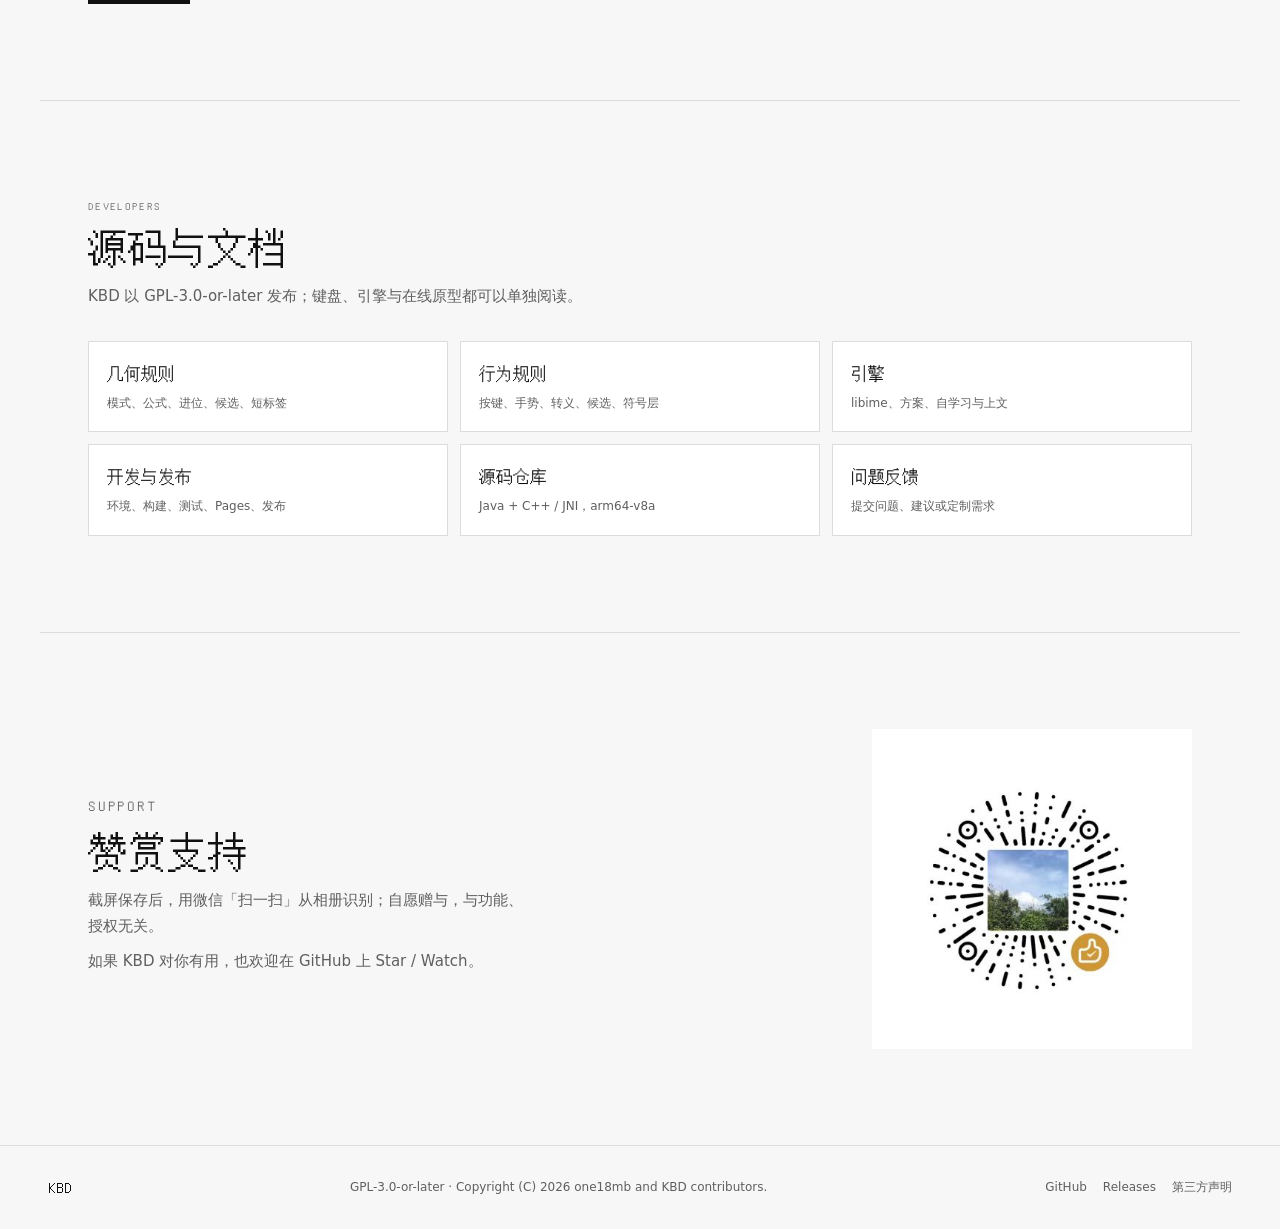
==== commit c08b67b3: "docs: 重设官网卖点为标准键盘与墨水屏，补充适用人群" ====
--- a/webdemo/index.html
+++ b/webdemo/index.html
@@ -3,13 +3,13 @@
 <head>
   <meta charset="UTF-8">
   <meta name="viewport" content="width=device-width, initial-scale=1.0">
-  <title>KBD — 中文 Android 输入法</title>
-  <meta name="description" content="KBD 是离线中文 Android 输入法：全拼 + 5 种 26 键双拼，libime 本地引擎，按屏幕宽高整数像素自适应，深/浅四色主题，GPL-3.0 开源。">
-  <meta name="keywords" content="KBD,中文输入法,Android输入法,安卓输入法,拼音输入法,双拼,全拼,小鹤双拼,自然码,离线输入法">
+  <title>KBD — 给极客的中文 Android 输入法</title>
+  <meta name="description" content="KBD 是面向极客的中文 Android 输入法：完整标准键盘（Ctrl/Alt/Shift、Tab/Esc、方向键）+ 中文拼音，整数像素排版适合墨水屏；离线运行，不申请网络权限。">
+  <meta name="keywords" content="KBD,中文输入法,Android输入法,标准键盘,快捷键,墨水屏,e-ink,拼音输入法,双拼,离线输入法,隐私">
   <link rel="canonical" href="https://one18mb.github.io/kbd/">
   <meta property="og:type" content="website">
-  <meta property="og:title" content="KBD — 中文 Android 输入法">
-  <meta property="og:description" content="全拼 + 5 种 26 键双拼，离线 libime 引擎，整数像素自适应布局。">
+  <meta property="og:title" content="KBD — 中文输入，不牺牲键盘">
+  <meta property="og:description" content="完整标准键盘 + 墨水屏友好的整数像素排版；离线运行，不申请网络权限。">
   <meta property="og:url" content="https://one18mb.github.io/kbd/">
   <meta property="og:image" content="https://one18mb.github.io/kbd/assets/og.png">
   <meta name="twitter:card" content="summary_large_image">
@@ -24,7 +24,7 @@
     "name": "KBD",
     "applicationCategory": "UtilitiesApplication",
     "operatingSystem": "Android 8.0+",
-    "description": "离线中文 Android 输入法，全拼 + 5 种 26 键双拼，整数像素自适应布局。",
+    "description": "面向极客的中文 Android 输入法：完整标准键盘、墨水屏友好的整数像素排版、离线隐私。",
     "url": "https://one18mb.github.io/kbd/",
     "downloadUrl": "https://github.com/one18mb/kbd/releases/latest",
     "license": "https://www.gnu.org/licenses/gpl-3.0.html",
@@ -38,7 +38,7 @@
     <nav class="site-nav" aria-label="主导航">
       <a href="#demo">试用</a>
       <a href="#features">特性</a>
-      <a href="#schemes">双拼</a>
+      <a href="#audience">适合</a>
       <a href="#install">安装</a>
       <a href="#developers">文档</a>
       <a href="https://github.com/one18mb/kbd" target="_blank" rel="noopener">GitHub</a>
@@ -49,9 +49,9 @@
   <main id="top">
     <section class="hero">
       <div class="hero-copy">
-        <p class="eyebrow display">离线 · 全拼 + 5 种 26 键双拼</p>
-        <h1 class="display">中文 Android<br>输入法</h1>
-        <p class="lede">KBD 用 libime 在本地完成拼音输入，键盘按屏幕宽高整数像素排版。没有网络权限，也不上传输入内容。</p>
+        <p class="eyebrow display">给极客的 Android 输入法 · 墨水屏友好</p>
+        <h1 class="display">中文输入，<br>不牺牲键盘</h1>
+        <p class="lede">KBD 把 Ctrl / Alt / Shift、Tab / Esc 和方向键带回中文输入；整数像素排版与四色高对比界面，适合墨水屏和静态显示。离线运行，不申请网络权限。</p>
         <div class="hero-actions">
           <a class="btn btn-primary display" id="downloadBtn" href="https://github.com/one18mb/kbd/releases/latest" target="_blank" rel="noopener">下载 APK</a>
           <a class="btn btn-ghost display" href="#demo">在线试用</a>
@@ -92,35 +92,63 @@
     <section class="section" id="features">
       <div class="section-head">
         <p class="eyebrow display">FEATURES</p>
-        <h2 class="display">为中文输入重做的键盘</h2>
+        <h2 class="display">先把标准键盘和墨水屏做对</h2>
         <p class="section-lede">不依赖云输入，不收集输入内容；布局和候选都在本机完成。</p>
       </div>
       <div class="card-grid">
         <article class="card">
+          <h3 class="display">完整标准键盘</h3>
+          <p>Ctrl / Alt / Shift、Tab / Esc、方向键和符号层都能组合；修饰键支持粘滞与锁定，适合终端、IDE 和远程桌面。</p>
+        </article>
+        <article class="card">
+          <h3 class="display">墨水屏友好</h3>
+          <p>整数像素网格、Unifont 点阵字和四色高对比，不依赖抗锯齿、渐变或半透明；在静态刷新设备上边界更清晰。</p>
+        </article>
+        <article class="card">
+          <h3 class="display">隐私安全</h3>
+          <p>不申请网络权限，不上传输入内容；词典、自学习词库和设置只保存在本机，卸载即清除。</p>
+        </article>
+        <article class="card">
+          <h3 class="display">全拼 + 5 种双拼</h3>
+          <p>全拼、小鹤、自然码、智能ABC、中文之星、国标。默认全拼，长按空格输入 <code>\zh=方案</code> 切换。</p>
+        </article>
+        <article class="card">
           <h3 class="display">整数像素自适应</h3>
-          <p>按窗口宽高与底部安全区计算模式和几何，键宽、字号、缝隙按整数推进；竖屏与横屏共用一套算法。</p>
-        </article>
-        <article class="card">
-          <h3 class="display">全拼 + 5 种双拼</h3>
-          <p>全拼、小鹤、自然码、智能ABC、中文之星、国标。长按空格后输入 <code>\zh=方案</code> 即可切换。</p>
-        </article>
-        <article class="card">
-          <h3 class="display">离线与隐私</h3>
-          <p>词典与语言模型随应用内置，不申请网络权限，不上传输入内容；自学习词库只保存在本机。</p>
+          <p>按窗口宽高与底部安全区计算几何，竖屏与横屏共用一套算法；键宽、字号、缝隙按整数推进。</p>
         </article>
         <article class="card">
           <h3 class="display">自学习与上文</h3>
           <p>常用词和上一句上下文参与候选，跨输入框保留 10 字上文；切换应用不会丢上下文。</p>
         </article>
-        <article class="card">
-          <h3 class="display">四色主题</h3>
-          <p>深/浅两套四色皮肤，<code>\sk=dark|light|auto</code> 切换；无边框按键只比背景亮一档。</p>
-        </article>
-        <article class="card">
-          <h3 class="display">标准键盘能力</h3>
-          <p>Ctrl / Alt / Shift 组合键、Tab / Esc、方向键、符号层翻页、长按锁定与连发。</p>
-        </article>
-      </div>
+      </div>
+    </section>
+
+    <section class="section" id="audience">
+      <div class="section-head">
+        <p class="eyebrow display">AUDIENCE</p>
+        <h2 class="display">适合谁，不适合谁</h2>
+        <p class="section-lede">KBD 不是全能输入法；它优先服务一类明确的需求。</p>
+      </div>
+      <div class="audience-grid">
+        <article class="card audience-card">
+          <h3 class="display">适合</h3>
+          <ul>
+            <li>既要日常中文输入，也要标准键盘快捷键的极客</li>
+            <li>终端、IDE、远程桌面、SSH 等需要 Tab / Esc / Ctrl 的场景</li>
+            <li>墨水屏设备：阅读为主，但偶尔需要中文输入</li>
+            <li>在意离线、无网络权限和本地词库的用户</li>
+          </ul>
+        </article>
+        <article class="card audience-card">
+          <h3 class="display">不适合</h3>
+          <ul>
+            <li>只习惯九宫格输入的用户（KBD 只提供 26 键布局）</li>
+            <li>依赖语音输入的用户（KBD 不提供语音）</li>
+            <li>追求花哨皮肤、动画或云输入的用户</li>
+          </ul>
+        </article>
+      </div>
+      <p class="section-note">墨水屏用户通常以阅读为主；KBD 不是阅读器输入方案，但在需要输入时，它的布局比常见输入法更可控。</p>
     </section>
 
     <section class="section" id="schemes">
--- a/webdemo/css/site.css
+++ b/webdemo/css/site.css
@@ -371,6 +371,36 @@
   margin: 0;
   font-size: 14px;
   color: var(--muted-text);
+}
+
+.audience-grid {
+  display: grid;
+  grid-template-columns: repeat(2, minmax(0, 1fr));
+  gap: 16px;
+}
+
+@media (max-width: 760px) {
+  .audience-grid {
+    grid-template-columns: 1fr;
+  }
+}
+
+.audience-card ul {
+  margin: 8px 0 0;
+  padding-left: 1.2em;
+  color: var(--muted-text);
+  font-size: 14px;
+}
+
+.audience-card li + li {
+  margin-top: 6px;
+}
+
+.section-note {
+  max-width: 72ch;
+  margin: 18px 0 0;
+  color: var(--muted-text);
+  font-size: 13px;
 }
 
 /* ---------- schemes ---------- */
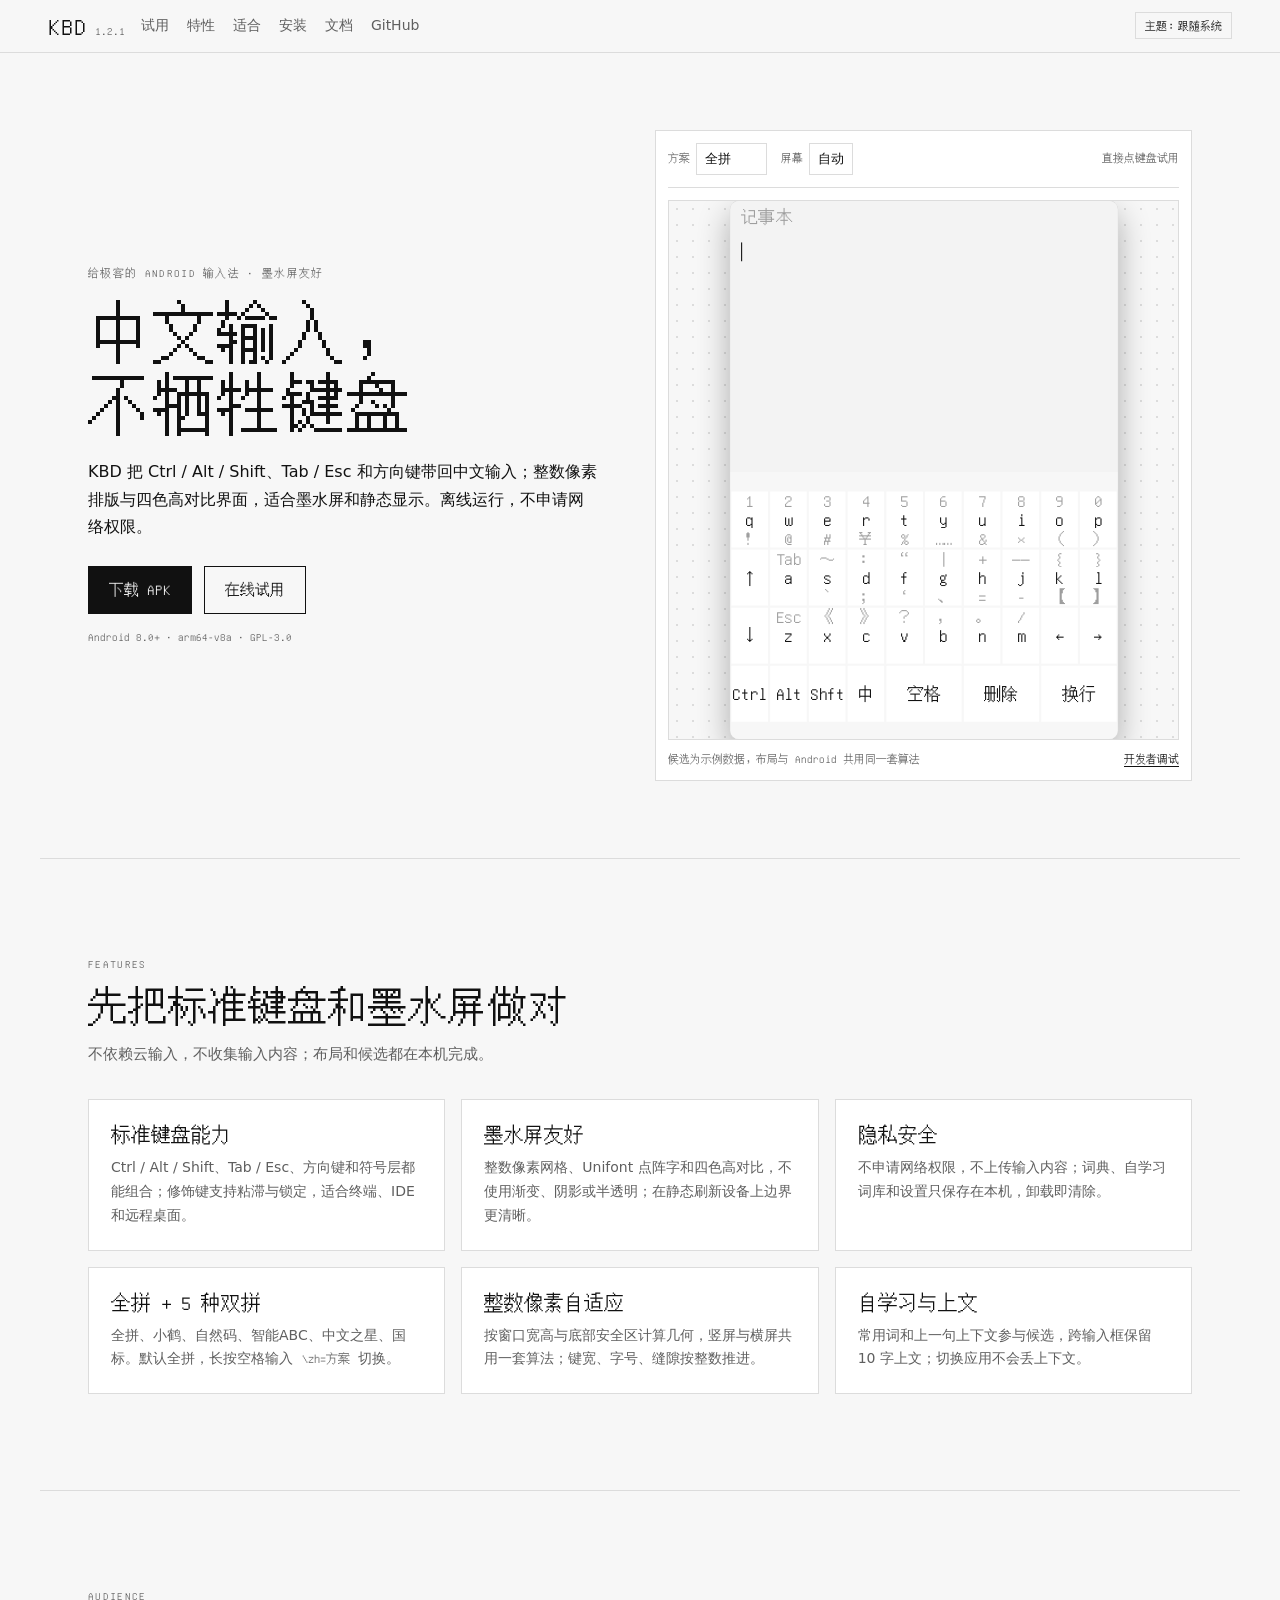
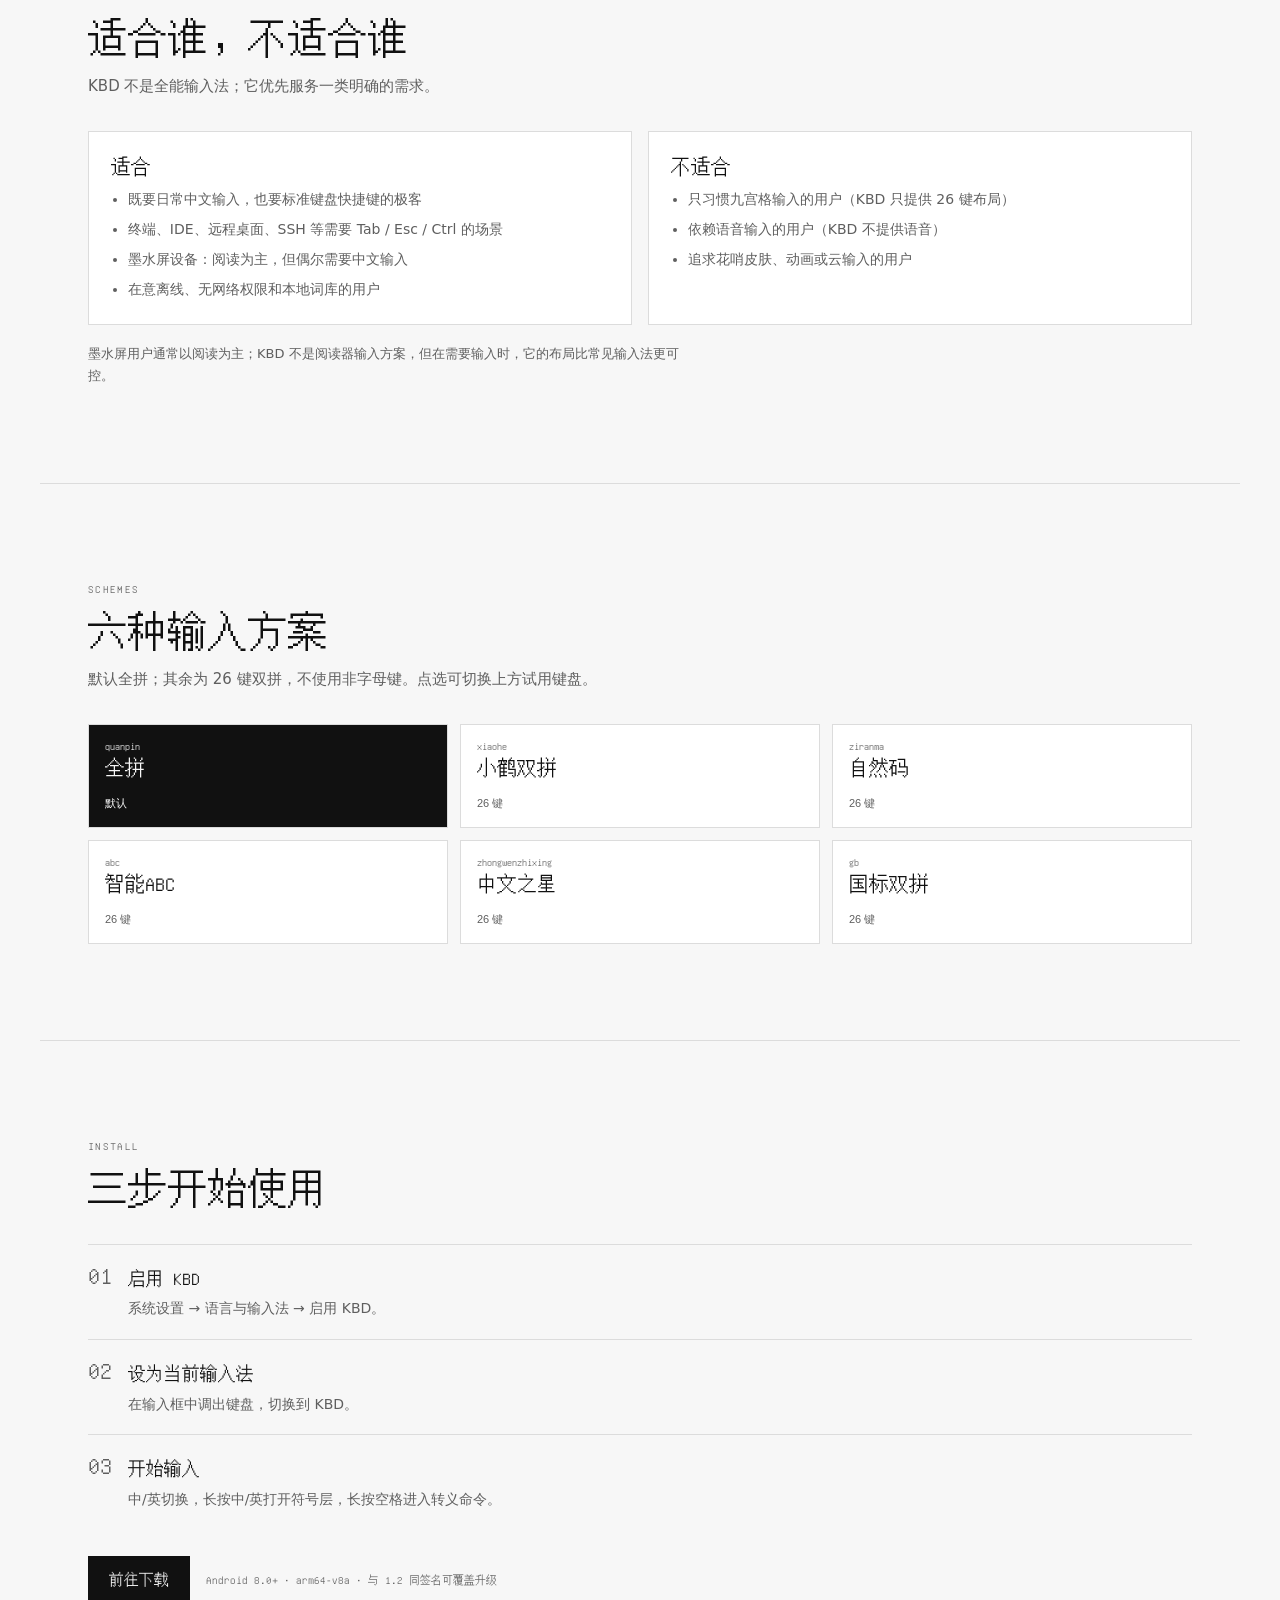
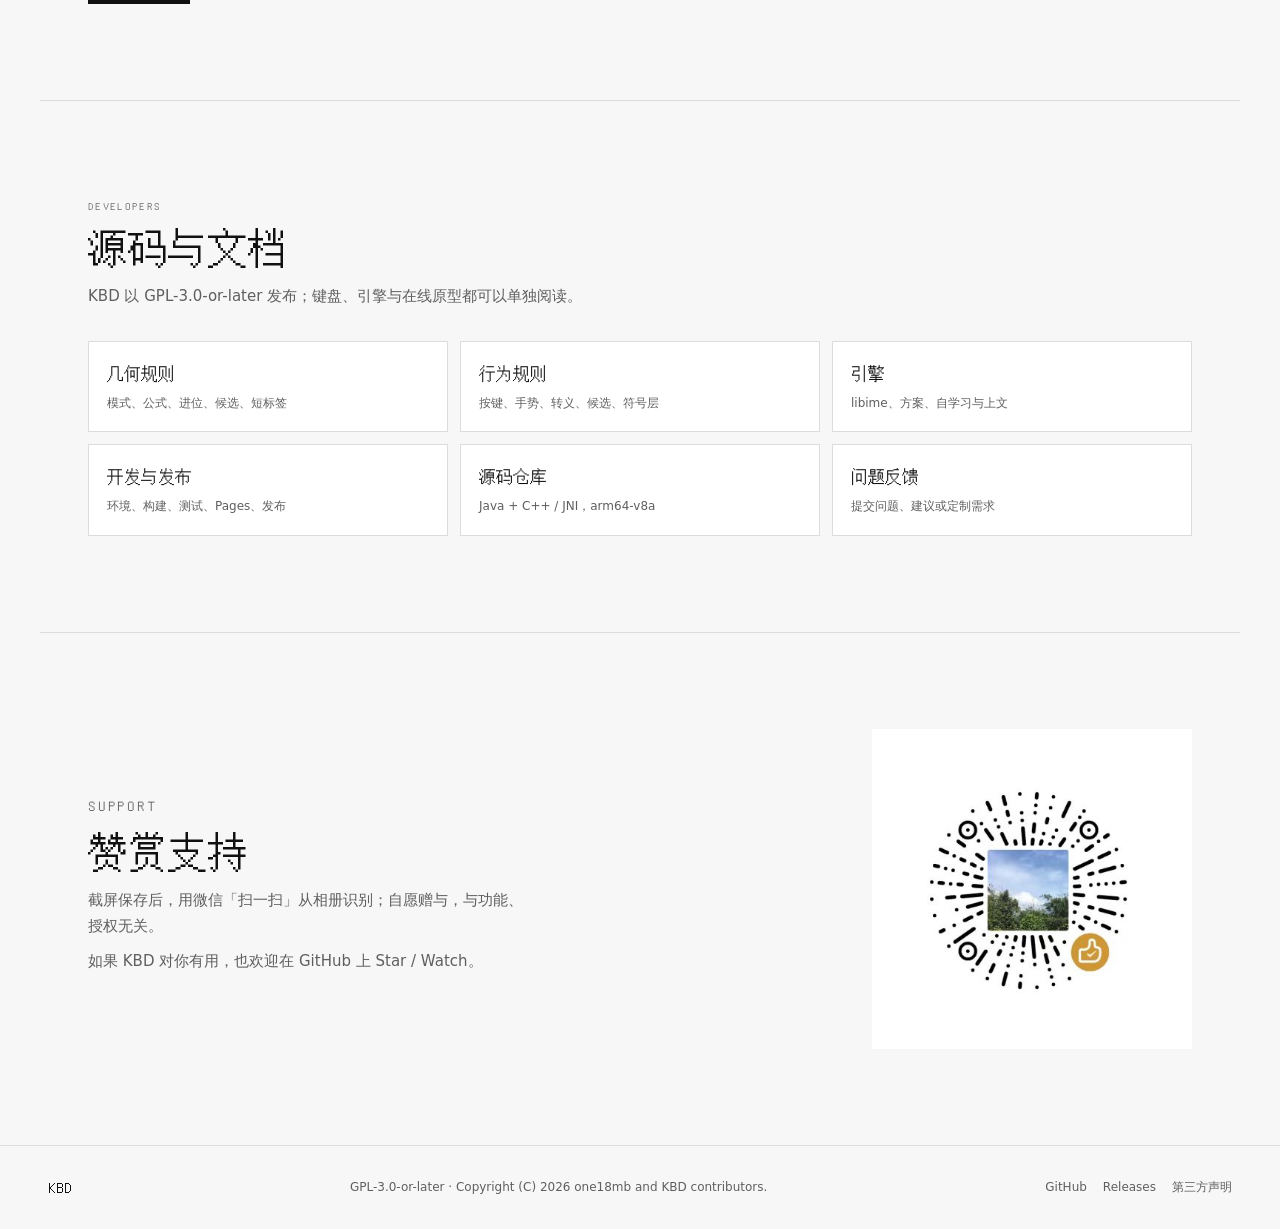
==== commit 896a4201: "docs: 收敛标准键盘与墨水屏措辞" ====
--- a/webdemo/index.html
+++ b/webdemo/index.html
@@ -4,7 +4,7 @@
   <meta charset="UTF-8">
   <meta name="viewport" content="width=device-width, initial-scale=1.0">
   <title>KBD — 给极客的中文 Android 输入法</title>
-  <meta name="description" content="KBD 是面向极客的中文 Android 输入法：完整标准键盘（Ctrl/Alt/Shift、Tab/Esc、方向键）+ 中文拼音，整数像素排版适合墨水屏；离线运行，不申请网络权限。">
+  <meta name="description" content="KBD 是面向极客的中文 Android 输入法：标准键盘（Ctrl/Alt/Shift、Tab/Esc、方向键）+ 中文拼音，整数像素排版适合墨水屏；离线运行，不申请网络权限。">
   <meta name="keywords" content="KBD,中文输入法,Android输入法,标准键盘,快捷键,墨水屏,e-ink,拼音输入法,双拼,离线输入法,隐私">
   <link rel="canonical" href="https://one18mb.github.io/kbd/">
   <meta property="og:type" content="website">
@@ -97,12 +97,12 @@
       </div>
       <div class="card-grid">
         <article class="card">
-          <h3 class="display">完整标准键盘</h3>
+          <h3 class="display">标准键盘能力</h3>
           <p>Ctrl / Alt / Shift、Tab / Esc、方向键和符号层都能组合；修饰键支持粘滞与锁定，适合终端、IDE 和远程桌面。</p>
         </article>
         <article class="card">
           <h3 class="display">墨水屏友好</h3>
-          <p>整数像素网格、Unifont 点阵字和四色高对比，不依赖抗锯齿、渐变或半透明；在静态刷新设备上边界更清晰。</p>
+          <p>整数像素网格、Unifont 点阵字和四色高对比，不使用渐变、阴影或半透明；在静态刷新设备上边界更清晰。</p>
         </article>
         <article class="card">
           <h3 class="display">隐私安全</h3>
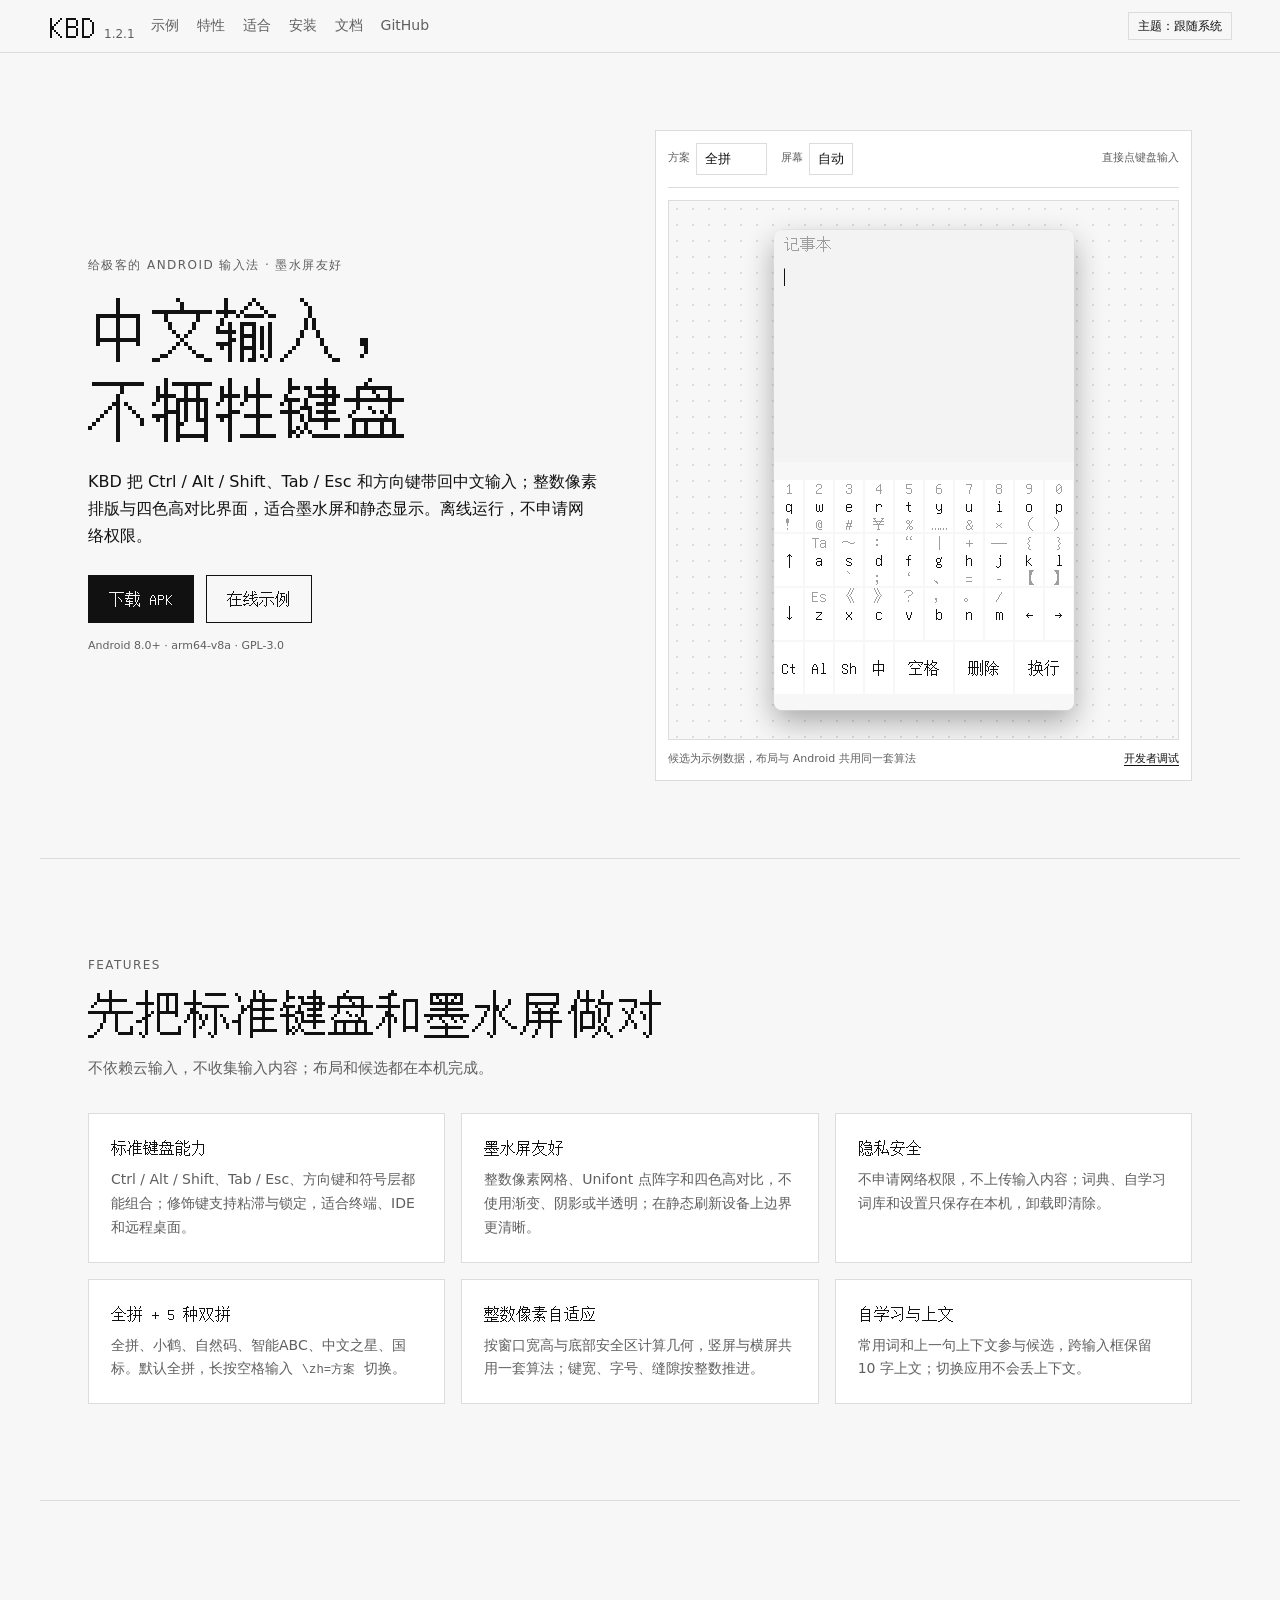
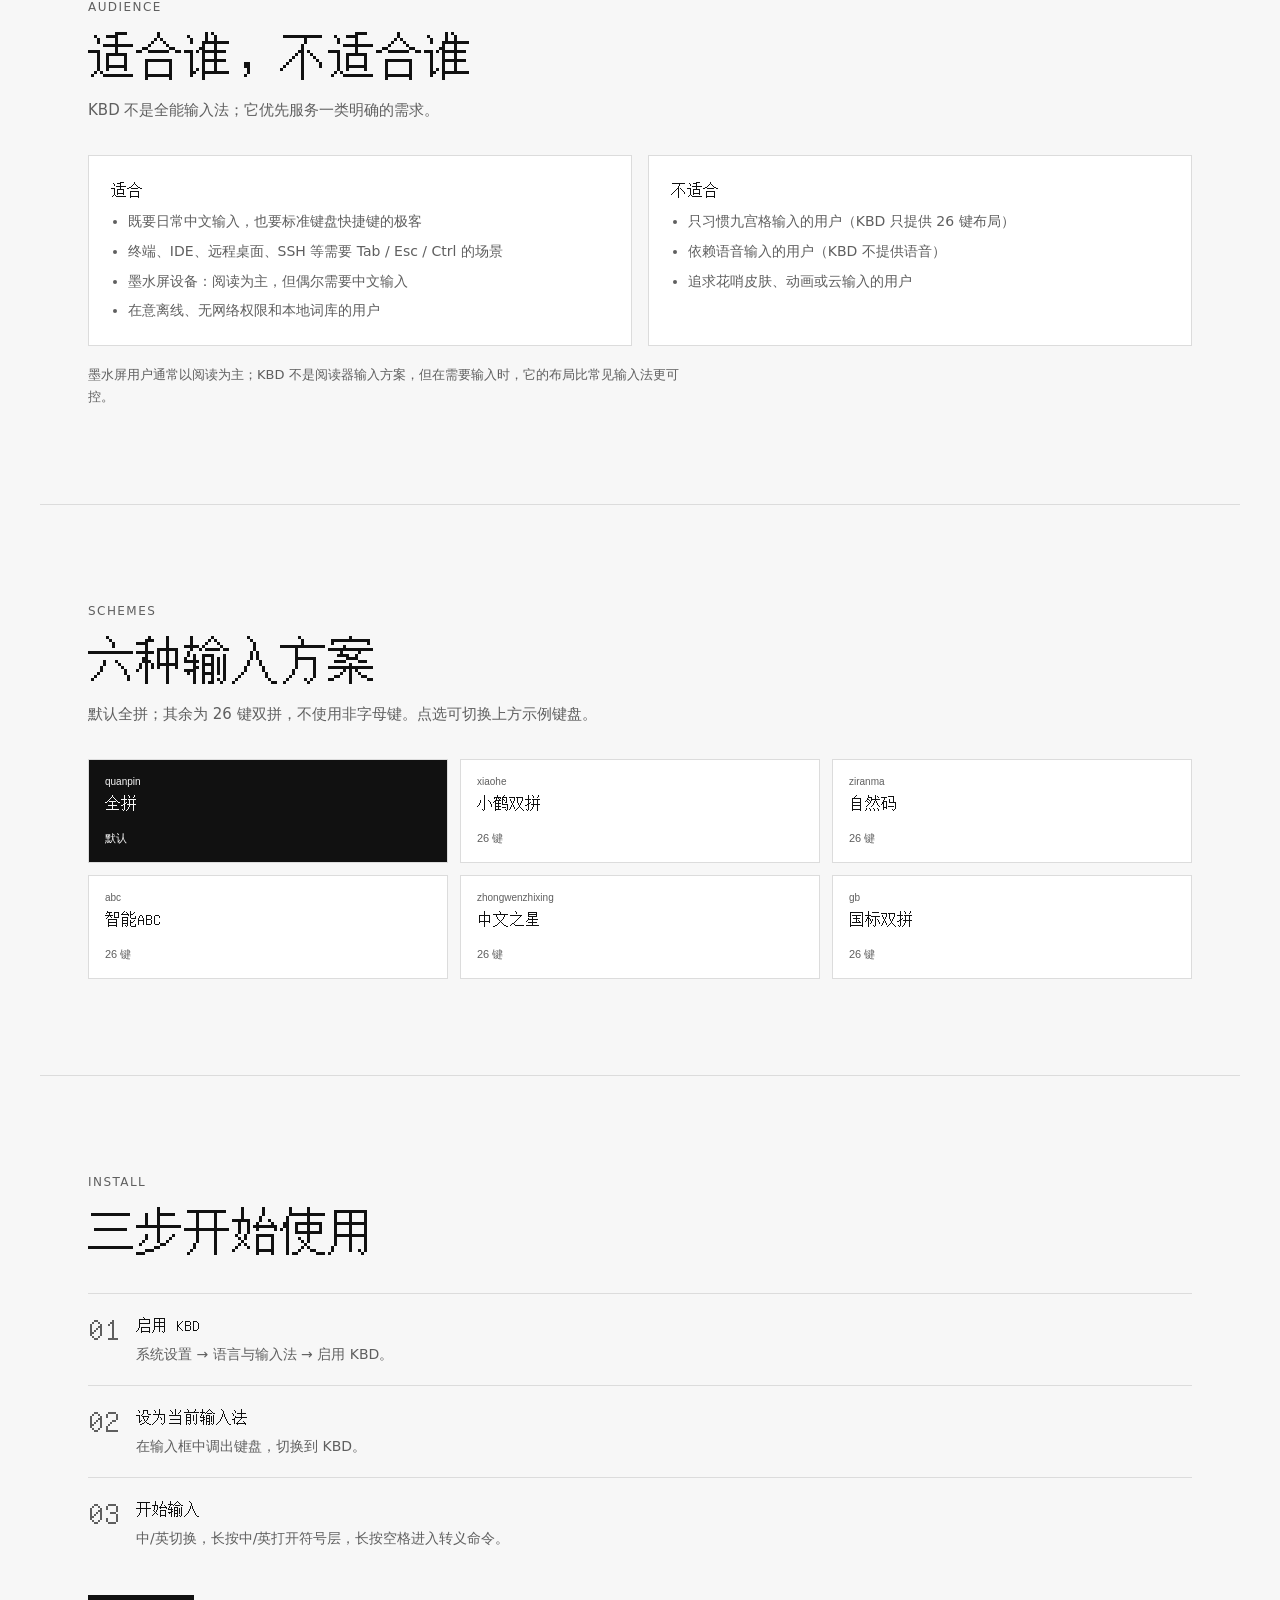
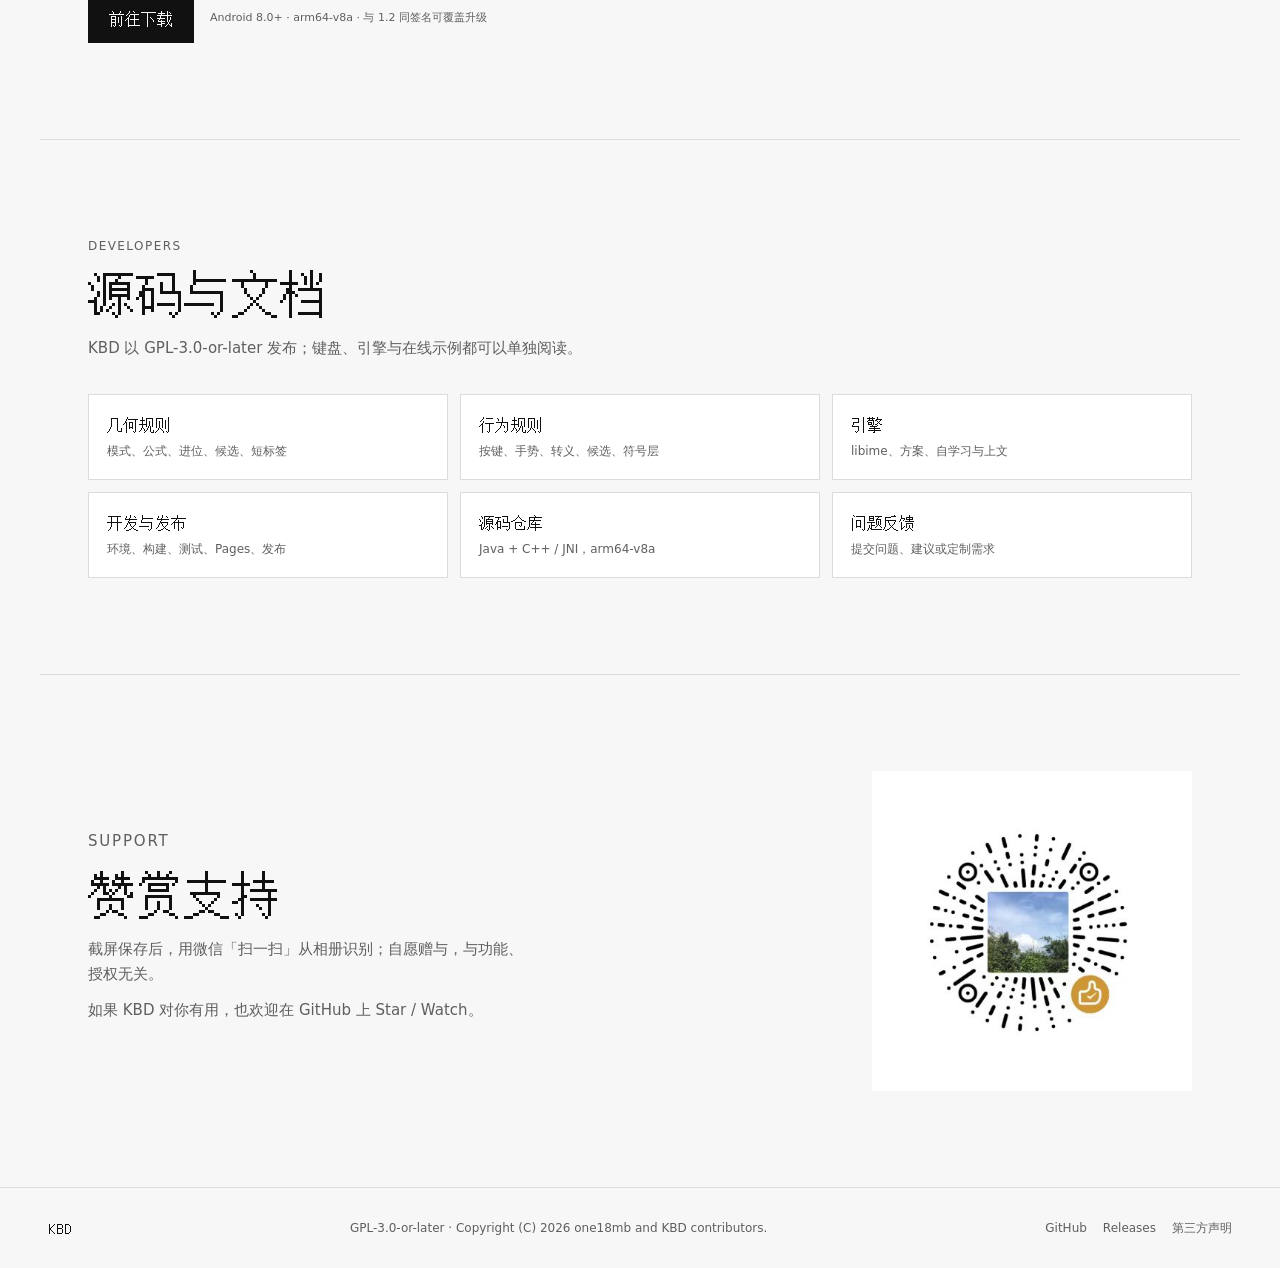
==== commit 99765b6d: "feat(site): 官网改用示例措辞，Unifont 按 16px 整数倍呈现 在线示例的预览缩放优先吸附到键盘字号 16px 的整数倍，移动端舞台高度相应调整；小标签改用系统字体，README " ====
--- a/webdemo/index.html
+++ b/webdemo/index.html
@@ -9,14 +9,14 @@
   <link rel="canonical" href="https://one18mb.github.io/kbd/">
   <meta property="og:type" content="website">
   <meta property="og:title" content="KBD — 中文输入，不牺牲键盘">
-  <meta property="og:description" content="完整标准键盘 + 墨水屏友好的整数像素排版；离线运行，不申请网络权限。">
+  <meta property="og:description" content="标准键盘 + 墨水屏友好的整数像素排版；离线运行，不申请网络权限。">
   <meta property="og:url" content="https://one18mb.github.io/kbd/">
   <meta property="og:image" content="https://one18mb.github.io/kbd/assets/og.png">
   <meta name="twitter:card" content="summary_large_image">
   <link rel="icon" href="assets/favicon.svg" type="image/svg+xml">
   <link rel="preload" href="fonts/unifont.otf" as="font" type="font/otf" crossorigin>
-  <link rel="stylesheet" href="css/styles.css?v=30">
-  <link rel="stylesheet" href="css/site.css?v=30">
+  <link rel="stylesheet" href="css/styles.css?v=31">
+  <link rel="stylesheet" href="css/site.css?v=31">
   <script type="application/ld+json">
   {
     "@context": "https://schema.org",
@@ -24,7 +24,7 @@
     "name": "KBD",
     "applicationCategory": "UtilitiesApplication",
     "operatingSystem": "Android 8.0+",
-    "description": "面向极客的中文 Android 输入法：完整标准键盘、墨水屏友好的整数像素排版、离线隐私。",
+    "description": "面向极客的中文 Android 输入法：标准键盘、墨水屏友好的整数像素排版、离线隐私。",
     "url": "https://one18mb.github.io/kbd/",
     "downloadUrl": "https://github.com/one18mb/kbd/releases/latest",
     "license": "https://www.gnu.org/licenses/gpl-3.0.html",
@@ -36,42 +36,42 @@
   <header class="site-header">
     <a class="brand display" href="#top" aria-label="KBD 首页">KBD<span class="brand-version" id="brandVersion">1.2.1</span></a>
     <nav class="site-nav" aria-label="主导航">
-      <a href="#demo">试用</a>
+      <a href="#demo">示例</a>
       <a href="#features">特性</a>
       <a href="#audience">适合</a>
       <a href="#install">安装</a>
       <a href="#developers">文档</a>
       <a href="https://github.com/one18mb/kbd" target="_blank" rel="noopener">GitHub</a>
     </nav>
-    <button id="themeBtn" class="chip display" type="button">主题：跟随系统</button>
+    <button id="themeBtn" class="chip" type="button">主题：跟随系统</button>
   </header>
 
   <main id="top">
     <section class="hero">
       <div class="hero-copy">
-        <p class="eyebrow display">给极客的 Android 输入法 · 墨水屏友好</p>
+        <p class="eyebrow">给极客的 Android 输入法 · 墨水屏友好</p>
         <h1 class="display">中文输入，<br>不牺牲键盘</h1>
         <p class="lede">KBD 把 Ctrl / Alt / Shift、Tab / Esc 和方向键带回中文输入；整数像素排版与四色高对比界面，适合墨水屏和静态显示。离线运行，不申请网络权限。</p>
         <div class="hero-actions">
           <a class="btn btn-primary display" id="downloadBtn" href="https://github.com/one18mb/kbd/releases/latest" target="_blank" rel="noopener">下载 APK</a>
-          <a class="btn btn-ghost display" href="#demo">在线试用</a>
+          <a class="btn btn-ghost display" href="#demo">在线示例</a>
         </div>
-        <p class="hero-meta display" id="downloadMeta">Android 8.0+ · arm64-v8a · GPL-3.0</p>
+        <p class="hero-meta" id="downloadMeta">Android 8.0+ · arm64-v8a · GPL-3.0</p>
       </div>
 
       <div class="hero-demo" id="demo">
         <div class="demo-bar" id="controls">
-          <label class="field display">方案
+          <label class="field">方案
             <select id="schemeSelect"></select>
           </label>
-          <label class="field display">屏幕
+          <label class="field">屏幕
             <select id="modeSelect">
               <option value="auto">自动</option>
               <option value="portrait">竖屏</option>
               <option value="landscape">横屏</option>
             </select>
           </label>
-          <span class="demo-note display">直接点键盘试用</span>
+          <span class="demo-note">直接点键盘输入</span>
         </div>
         <div class="stage-wrap" id="stageWrap">
           <div id="device" data-orientation="portrait">
@@ -82,7 +82,7 @@
             <div id="keyboard"></div>
           </div>
         </div>
-        <div class="demo-foot display">
+        <div class="demo-foot">
           <span>候选为示例数据，布局与 Android 共用同一套算法</span>
           <button class="text-btn" id="devToggle" type="button">开发者调试</button>
         </div>
@@ -91,7 +91,7 @@
 
     <section class="section" id="features">
       <div class="section-head">
-        <p class="eyebrow display">FEATURES</p>
+        <p class="eyebrow">FEATURES</p>
         <h2 class="display">先把标准键盘和墨水屏做对</h2>
         <p class="section-lede">不依赖云输入，不收集输入内容；布局和候选都在本机完成。</p>
       </div>
@@ -125,7 +125,7 @@
 
     <section class="section" id="audience">
       <div class="section-head">
-        <p class="eyebrow display">AUDIENCE</p>
+        <p class="eyebrow">AUDIENCE</p>
         <h2 class="display">适合谁，不适合谁</h2>
         <p class="section-lede">KBD 不是全能输入法；它优先服务一类明确的需求。</p>
       </div>
@@ -153,38 +153,38 @@
 
     <section class="section" id="schemes">
       <div class="section-head">
-        <p class="eyebrow display">SCHEMES</p>
+        <p class="eyebrow">SCHEMES</p>
         <h2 class="display">六种输入方案</h2>
-        <p class="section-lede">默认全拼；其余为 26 键双拼，不使用非字母键。点选可切换上方试用键盘。</p>
+        <p class="section-lede">默认全拼；其余为 26 键双拼，不使用非字母键。点选可切换上方示例键盘。</p>
       </div>
       <div class="scheme-grid">
         <button class="scheme-card" type="button" data-scheme="quanpin">
-          <span class="scheme-code display">quanpin</span>
+          <span class="scheme-code">quanpin</span>
           <strong class="display">全拼</strong>
           <em>默认</em>
         </button>
         <button class="scheme-card" type="button" data-scheme="xiaohe">
-          <span class="scheme-code display">xiaohe</span>
+          <span class="scheme-code">xiaohe</span>
           <strong class="display">小鹤双拼</strong>
           <em>26 键</em>
         </button>
         <button class="scheme-card" type="button" data-scheme="ziranma">
-          <span class="scheme-code display">ziranma</span>
+          <span class="scheme-code">ziranma</span>
           <strong class="display">自然码</strong>
           <em>26 键</em>
         </button>
         <button class="scheme-card" type="button" data-scheme="abc">
-          <span class="scheme-code display">abc</span>
+          <span class="scheme-code">abc</span>
           <strong class="display">智能ABC</strong>
           <em>26 键</em>
         </button>
         <button class="scheme-card" type="button" data-scheme="zhongwenzhixing">
-          <span class="scheme-code display">zhongwenzhixing</span>
+          <span class="scheme-code">zhongwenzhixing</span>
           <strong class="display">中文之星</strong>
           <em>26 键</em>
         </button>
         <button class="scheme-card" type="button" data-scheme="gb">
-          <span class="scheme-code display">gb</span>
+          <span class="scheme-code">gb</span>
           <strong class="display">国标双拼</strong>
           <em>26 键</em>
         </button>
@@ -193,7 +193,7 @@
 
     <section class="section" id="install">
       <div class="section-head">
-        <p class="eyebrow display">INSTALL</p>
+        <p class="eyebrow">INSTALL</p>
         <h2 class="display">三步开始使用</h2>
       </div>
       <ol class="steps">
@@ -221,15 +221,15 @@
       </ol>
       <div class="install-actions">
         <a class="btn btn-primary display download-link" href="https://github.com/one18mb/kbd/releases/latest" target="_blank" rel="noopener">前往下载</a>
-        <span class="hero-meta display">Android 8.0+ · arm64-v8a · 与 1.2 同签名可覆盖升级</span>
+        <span class="hero-meta">Android 8.0+ · arm64-v8a · 与 1.2 同签名可覆盖升级</span>
       </div>
     </section>
 
     <section class="section" id="developers">
       <div class="section-head">
-        <p class="eyebrow display">DEVELOPERS</p>
+        <p class="eyebrow">DEVELOPERS</p>
         <h2 class="display">源码与文档</h2>
-        <p class="section-lede">KBD 以 GPL-3.0-or-later 发布；键盘、引擎与在线原型都可以单独阅读。</p>
+        <p class="section-lede">KBD 以 GPL-3.0-or-later 发布；键盘、引擎与在线示例都可以单独阅读。</p>
       </div>
       <div class="link-grid">
         <a class="link-card" href="https://github.com/one18mb/kbd/blob/main/docs/geometry.md" target="_blank" rel="noopener">
@@ -261,7 +261,7 @@
 
     <section class="section support" id="support">
       <div class="support-copy">
-        <p class="eyebrow display">SUPPORT</p>
+        <p class="eyebrow">SUPPORT</p>
         <h2 class="display">赞赏支持</h2>
         <p>截屏保存后，用微信「扫一扫」从相册识别；自愿赠与，与功能、授权无关。</p>
         <p class="support-note">如果 KBD 对你有用，也欢迎在 GitHub 上 Star / Watch。</p>
@@ -285,7 +285,7 @@
   <section class="dev-panel" id="devPanel" aria-label="开发者调试">
     <div class="dev-head">
       <div>
-        <p class="eyebrow display">DEV</p>
+        <p class="eyebrow">DEV</p>
         <h2 class="display">开发者调试</h2>
       </div>
       <button class="text-btn" id="devClose" type="button">关闭</button>
@@ -322,10 +322,10 @@
 
   <div id="toast" class="toast" role="status" aria-live="polite"></div>
 
-  <script src="js/data.js?v=30"></script>
-  <script src="js/layout.js?v=30"></script>
-  <script src="js/view.js?v=30"></script>
-  <script src="js/input.js?v=30"></script>
-  <script src="js/app.js?v=30"></script>
+  <script src="js/data.js?v=31"></script>
+  <script src="js/layout.js?v=31"></script>
+  <script src="js/view.js?v=31"></script>
+  <script src="js/input.js?v=31"></script>
+  <script src="js/app.js?v=31"></script>
 </body>
 </html>
--- a/webdemo/css/site.css
+++ b/webdemo/css/site.css
@@ -37,12 +37,13 @@
 h3,
 .brand,
 .btn,
-.chip,
-.eyebrow,
-code {
+.step-no {
   font-family: 'Unifont', monospace;
   -webkit-font-smoothing: none;
+  font-synthesis: none;
+  text-rendering: optimizeSpeed;
   font-weight: 400;
+  letter-spacing: 0;
 }
 
 a {
@@ -51,6 +52,7 @@
 }
 
 code {
+  font-family: ui-monospace, SFMono-Regular, Menlo, monospace;
   font-size: 0.875em;
   background: var(--key-bg);
   padding: 0.1em 0.35em;
@@ -83,13 +85,14 @@
   display: inline-flex;
   align-items: baseline;
   gap: 8px;
-  font-size: 24px;
+  font-size: 32px;
   line-height: 1;
-  letter-spacing: 0.04em;
+  letter-spacing: 0;
 }
 
 .brand-version {
-  font-size: 11px;
+  font-family: system-ui, -apple-system, 'Segoe UI', 'Noto Sans SC', 'PingFang SC', sans-serif;
+  font-size: 12px;
   color: var(--muted-text);
   letter-spacing: 0;
 }
@@ -125,7 +128,8 @@
   border-radius: 0;
   background: transparent;
   color: var(--text);
-  font-size: 11px;
+  font-family: system-ui, -apple-system, 'Segoe UI', 'Noto Sans SC', 'PingFang SC', sans-serif;
+  font-size: 12px;
   line-height: 1;
   padding: 7px 9px;
   cursor: pointer;
@@ -162,7 +166,8 @@
 
 .eyebrow {
   margin: 0;
-  font-size: 11px;
+  font-family: system-ui, -apple-system, 'Segoe UI', 'Noto Sans SC', 'PingFang SC', sans-serif;
+  font-size: 12px;
   letter-spacing: 0.12em;
   color: var(--muted-text);
   text-transform: uppercase;
@@ -170,9 +175,14 @@
 
 h1 {
   margin: 14px 0 18px;
-  font-size: clamp(40px, 7vw, 64px);
-  line-height: 1.12;
-  letter-spacing: 0.01em;
+  font-size: 48px;
+  line-height: 1.25;
+}
+
+@media (min-width: 1000px) {
+  h1 {
+    font-size: 64px;
+  }
 }
 
 .lede {
@@ -198,7 +208,7 @@
   border: 1px solid var(--text);
   background: transparent;
   color: var(--text);
-  font-size: 15px;
+  font-size: 16px;
   line-height: 1;
   cursor: pointer;
 }
@@ -327,8 +337,14 @@
 
 h2 {
   margin: 8px 0 12px;
-  font-size: clamp(28px, 4vw, 40px);
-  line-height: 1.2;
+  font-size: 32px;
+  line-height: 1.25;
+}
+
+@media (min-width: 1000px) {
+  h2 {
+    font-size: 48px;
+  }
 }
 
 .section-lede {
@@ -363,8 +379,8 @@
 
 .card h3 {
   margin: 0 0 8px;
-  font-size: 20px;
-  line-height: 1.3;
+  font-size: 16px;
+  line-height: 1.5;
 }
 
 .card p {
@@ -451,10 +467,11 @@
   color: var(--bg);
 }
 
-.scheme-card strong {
-  font-size: 20px;
+.scheme-card strong,
+.link-card strong {
+  font-size: 16px;
   font-weight: 400;
-  line-height: 1.25;
+  line-height: 1.5;
 }
 
 .scheme-card em {
@@ -481,14 +498,14 @@
 
 .step-no {
   flex: 0 0 auto;
-  font-size: 24px;
+  font-size: 32px;
   line-height: 1;
   color: var(--muted-text);
 }
 
 .steps h3 {
   margin: 0 0 4px;
-  font-size: 18px;
+  font-size: 16px;
 }
 
 .steps p {
@@ -544,8 +561,9 @@
 }
 
 .link-card strong {
-  font-size: 17px;
+  font-size: 16px;
   font-weight: 400;
+  line-height: 1.5;
 }
 
 .link-card span {
@@ -613,6 +631,7 @@
 .site-footer .display {
   color: var(--text);
   font-size: 16px;
+  line-height: 1.5;
 }
 
 .footer-links {
@@ -651,7 +670,7 @@
 
 .dev-head h2 {
   margin: 4px 0 0;
-  font-size: 24px;
+  font-size: 32px;
 }
 
 .dev-grid {
@@ -773,7 +792,7 @@
   }
 
   .stage-wrap {
-    height: 430px;
+    height: 504px;
   }
 
   .demo-note {
@@ -782,10 +801,6 @@
 }
 
 @media (max-width: 520px) {
-  h1 {
-    font-size: 38px;
-  }
-
   .hero-actions .btn {
     flex: 1 1 auto;
   }
@@ -804,16 +819,8 @@
     padding: 12px;
   }
 
-  .scheme-card strong {
-    font-size: 17px;
-  }
-
   .site-footer {
     flex-direction: column;
     align-items: flex-start;
   }
-
-  .stage-wrap {
-    height: 400px;
-  }
-}
+}
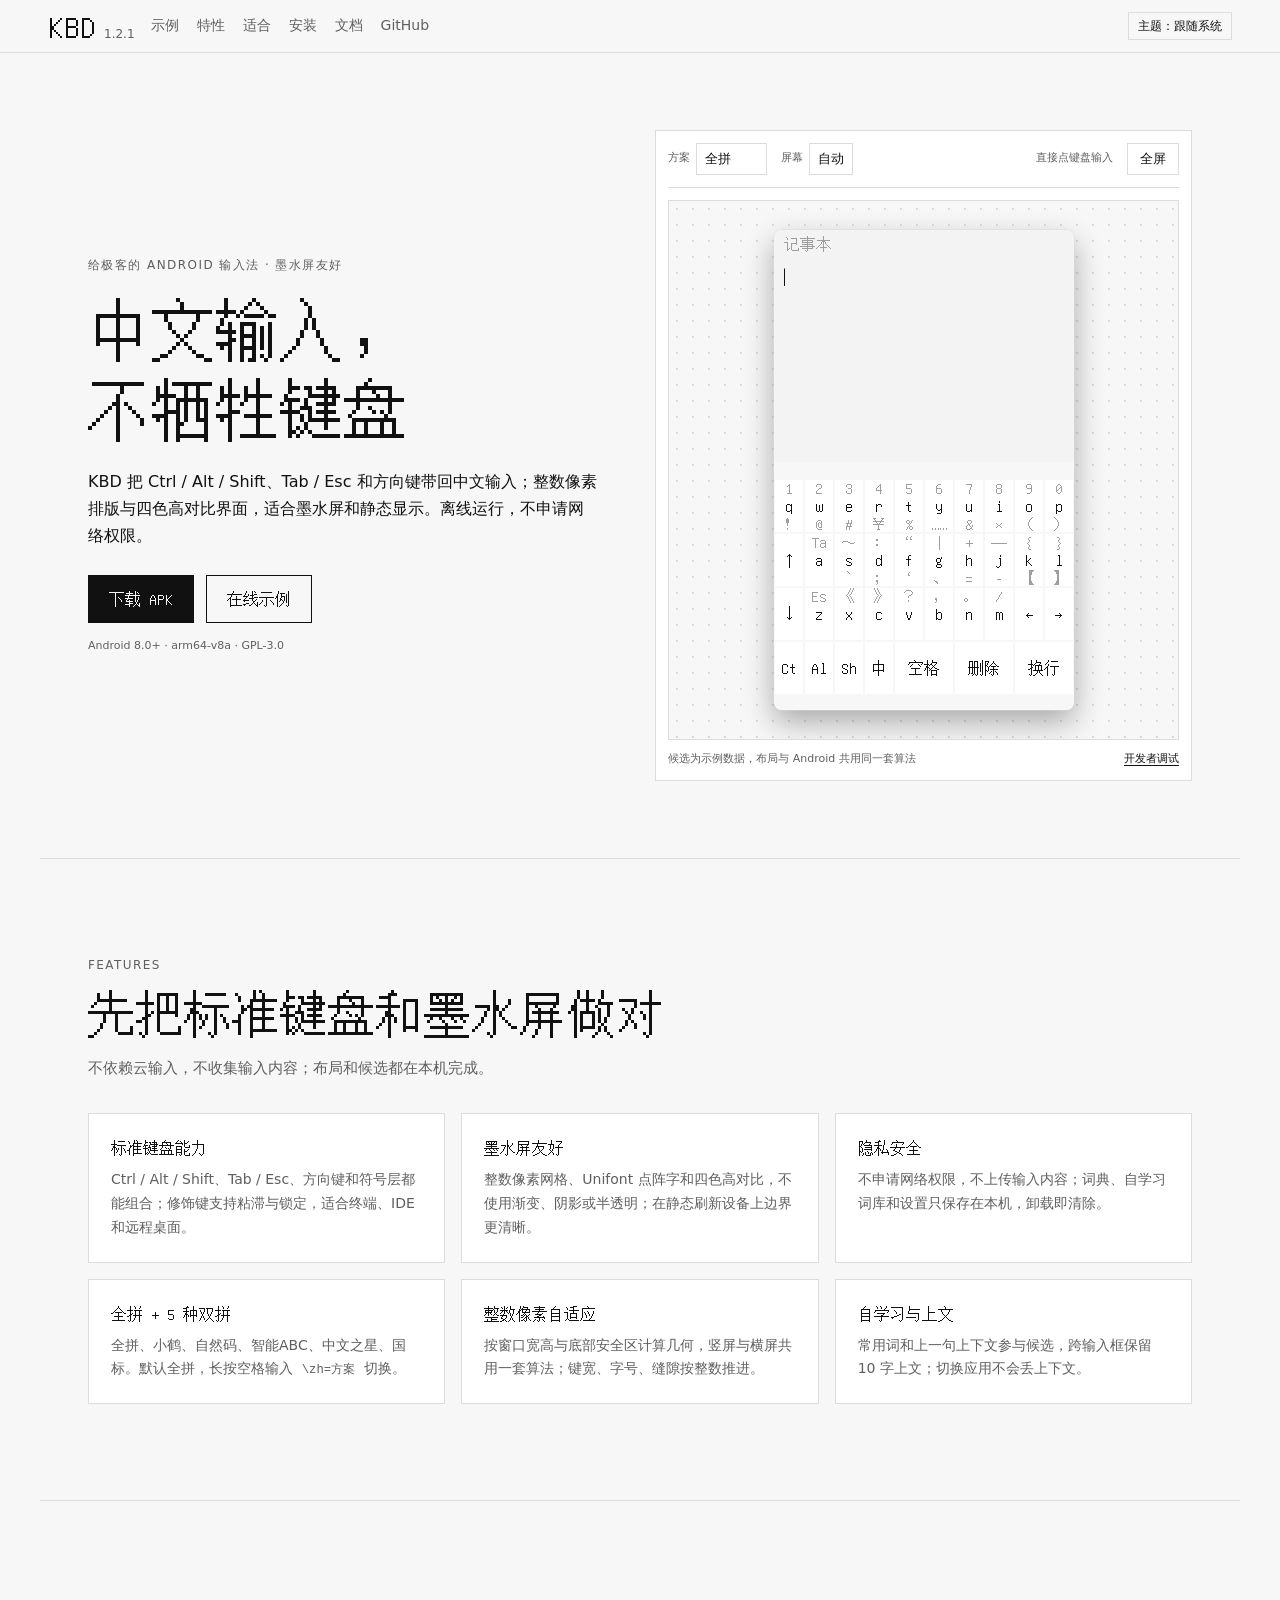
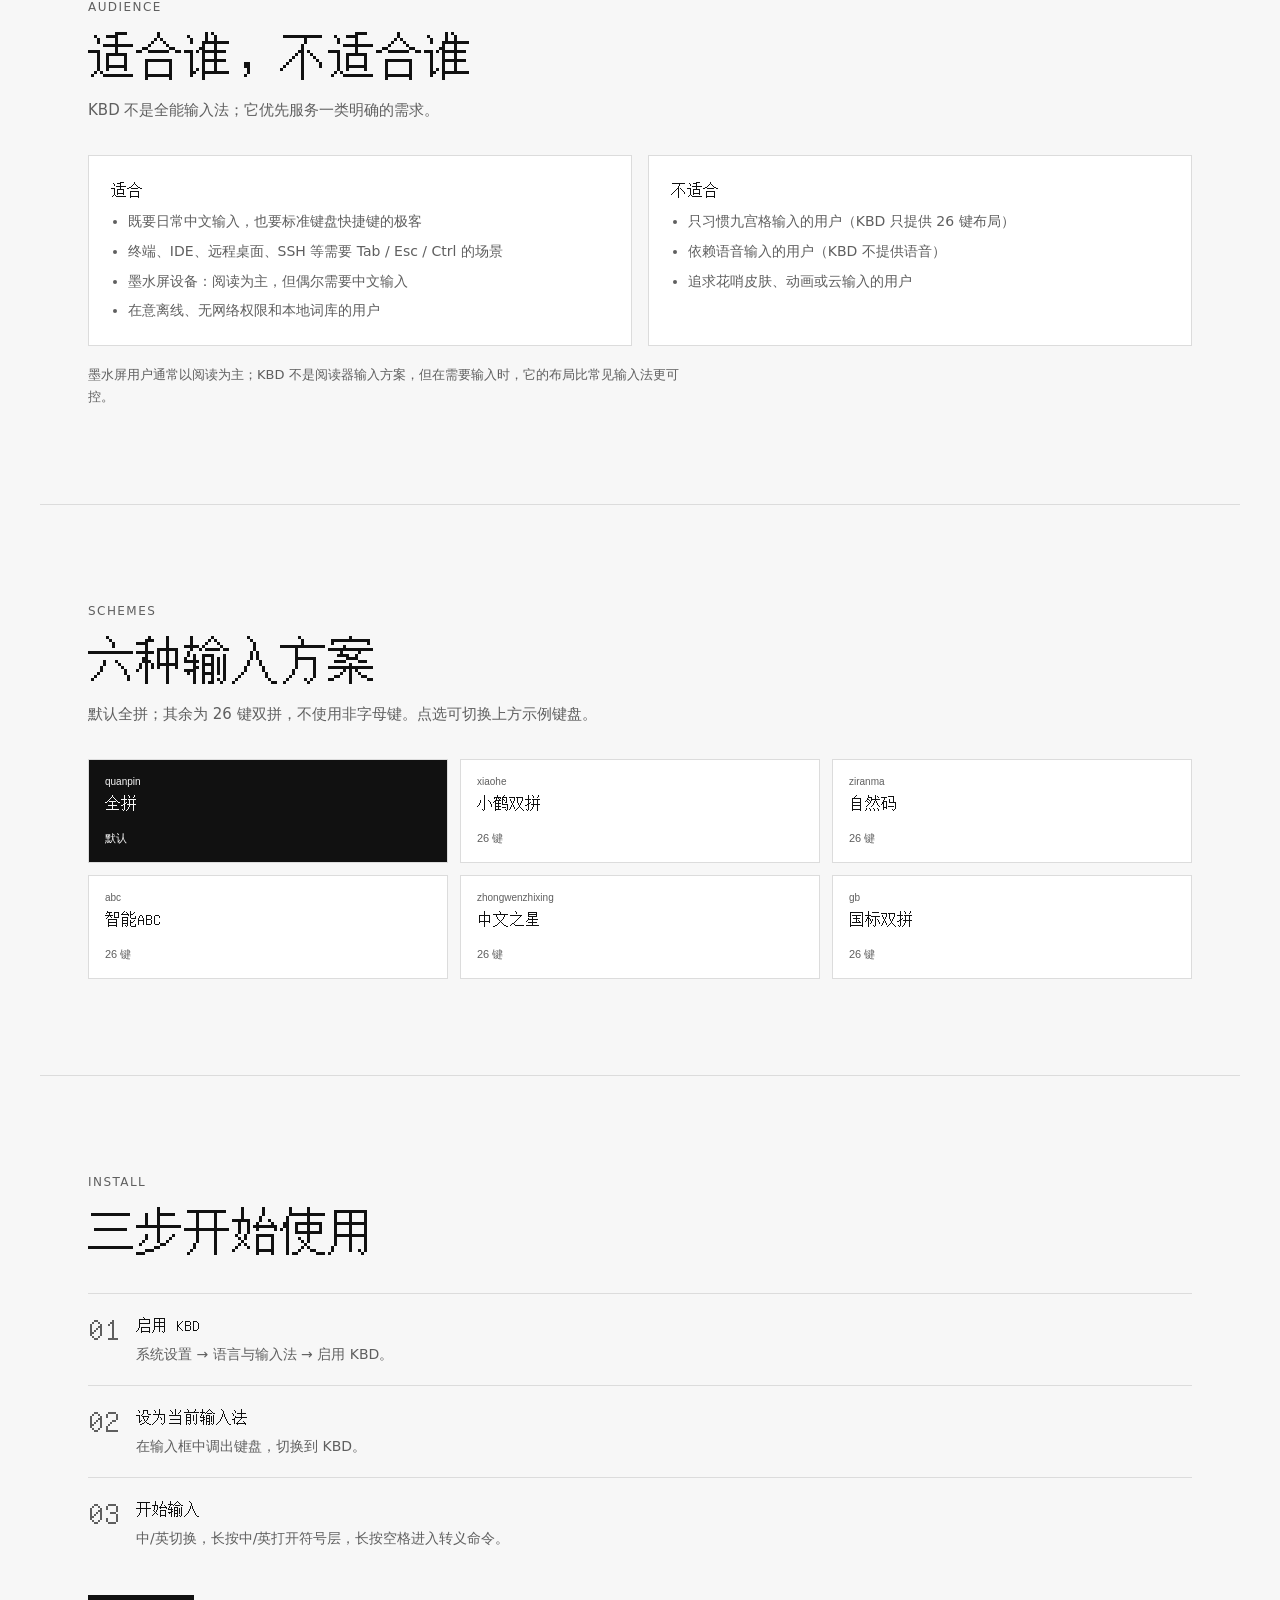
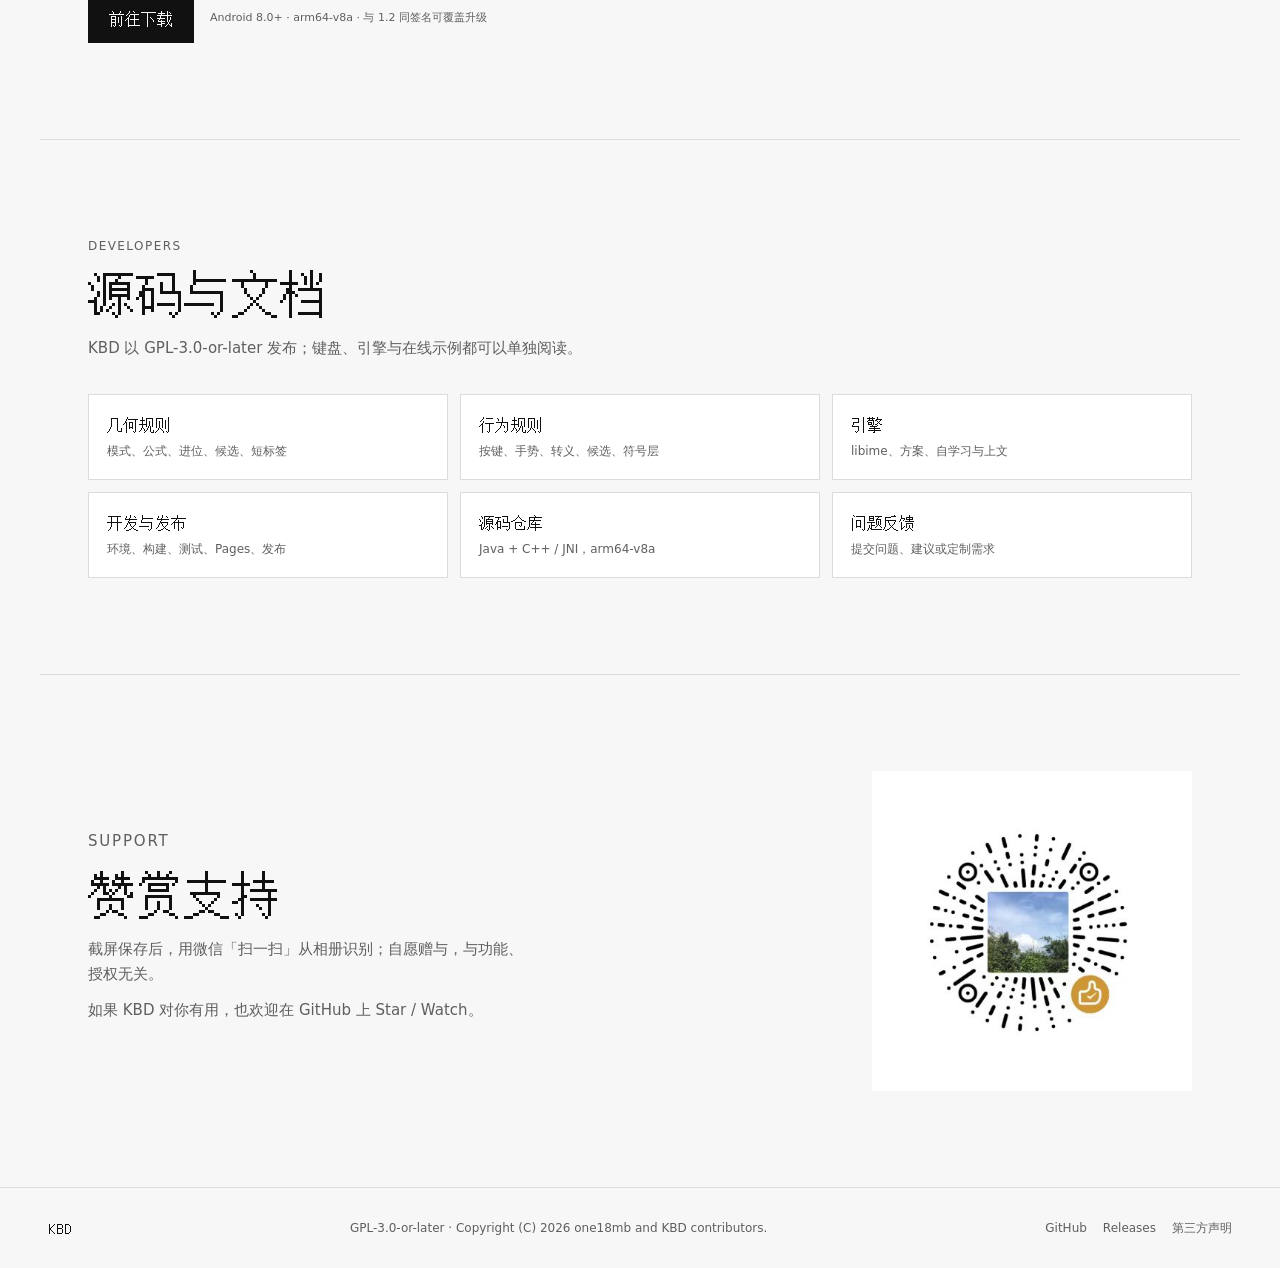
==== commit 86cedfda: "feat(site): 示例支持全屏体验 全屏时以舞台实际尺寸重排键盘并保持 1:1 像素，提供退出按钮；不支持 Fullscreen API 的浏览器回退为固定覆盖层。开发者调试的全屏按钮同步修复。" ====
--- a/webdemo/index.html
+++ b/webdemo/index.html
@@ -15,8 +15,8 @@
   <meta name="twitter:card" content="summary_large_image">
   <link rel="icon" href="assets/favicon.svg" type="image/svg+xml">
   <link rel="preload" href="fonts/unifont.otf" as="font" type="font/otf" crossorigin>
-  <link rel="stylesheet" href="css/styles.css?v=31">
-  <link rel="stylesheet" href="css/site.css?v=31">
+  <link rel="stylesheet" href="css/styles.css?v=32">
+  <link rel="stylesheet" href="css/site.css?v=32">
   <script type="application/ld+json">
   {
     "@context": "https://schema.org",
@@ -72,6 +72,7 @@
             </select>
           </label>
           <span class="demo-note">直接点键盘输入</span>
+          <button class="bar-btn" id="demoFullBtn" type="button">全屏</button>
         </div>
         <div class="stage-wrap" id="stageWrap">
           <div id="device" data-orientation="portrait">
@@ -81,6 +82,7 @@
             </div>
             <div id="keyboard"></div>
           </div>
+          <button class="fs-exit" id="fsExitBtn" type="button" hidden>退出全屏</button>
         </div>
         <div class="demo-foot">
           <span>候选为示例数据，布局与 Android 共用同一套算法</span>
@@ -322,10 +324,10 @@
 
   <div id="toast" class="toast" role="status" aria-live="polite"></div>
 
-  <script src="js/data.js?v=31"></script>
-  <script src="js/layout.js?v=31"></script>
-  <script src="js/view.js?v=31"></script>
-  <script src="js/input.js?v=31"></script>
-  <script src="js/app.js?v=31"></script>
+  <script src="js/data.js?v=32"></script>
+  <script src="js/layout.js?v=32"></script>
+  <script src="js/view.js?v=32"></script>
+  <script src="js/input.js?v=32"></script>
+  <script src="js/app.js?v=32"></script>
 </body>
 </html>
--- a/webdemo/css/site.css
+++ b/webdemo/css/site.css
@@ -272,6 +272,23 @@
   font: 13px/1 system-ui, sans-serif;
 }
 
+.bar-btn {
+  appearance: none;
+  height: 32px;
+  padding: 0 12px;
+  border: 1px solid var(--line);
+  border-radius: 0;
+  background: transparent;
+  color: var(--text);
+  font: 13px/1 system-ui, sans-serif;
+  cursor: pointer;
+}
+
+.bar-btn:hover {
+  background: var(--text);
+  color: var(--bg);
+}
+
 .demo-note {
   margin-left: auto;
   font-size: 11px;
@@ -295,6 +312,53 @@
 
 .stage-wrap #device {
   box-shadow: 0 0 0 1px var(--line), 0 24px 60px rgba(0, 0, 0, 0.32);
+}
+
+/* 全屏体验：舞台铺满屏幕，键盘按屏幕尺寸重排。 */
+.stage-wrap:fullscreen {
+  width: 100%;
+  height: 100%;
+  margin: 0;
+  padding: 0;
+  border: 0;
+  background: #050505;
+}
+
+body.demo-fs {
+  overflow: hidden;
+}
+
+body.demo-fs .stage-wrap {
+  position: fixed;
+  inset: 0;
+  z-index: 200;
+  width: 100%;
+  height: 100%;
+  margin: 0;
+  padding: 0;
+  border: 0;
+  background: #050505;
+}
+
+.fs-exit {
+  position: absolute;
+  top: 12px;
+  right: 12px;
+  z-index: 90;
+  appearance: none;
+  min-height: 44px;
+  padding: 0 16px;
+  border: 1px solid var(--line);
+  border-radius: 0;
+  background: var(--bg);
+  color: var(--text);
+  font: 14px/1 system-ui, -apple-system, 'Segoe UI', 'Noto Sans SC', sans-serif;
+  cursor: pointer;
+}
+
+.fs-exit:hover {
+  background: var(--text);
+  color: var(--bg);
 }
 
 .demo-foot {
@@ -805,6 +869,14 @@
     flex: 1 1 auto;
   }
 
+  .demo-note {
+    display: none;
+  }
+
+  .bar-btn {
+    margin-left: auto;
+  }
+
   .section {
     padding-top: 44px;
     padding-bottom: 44px;
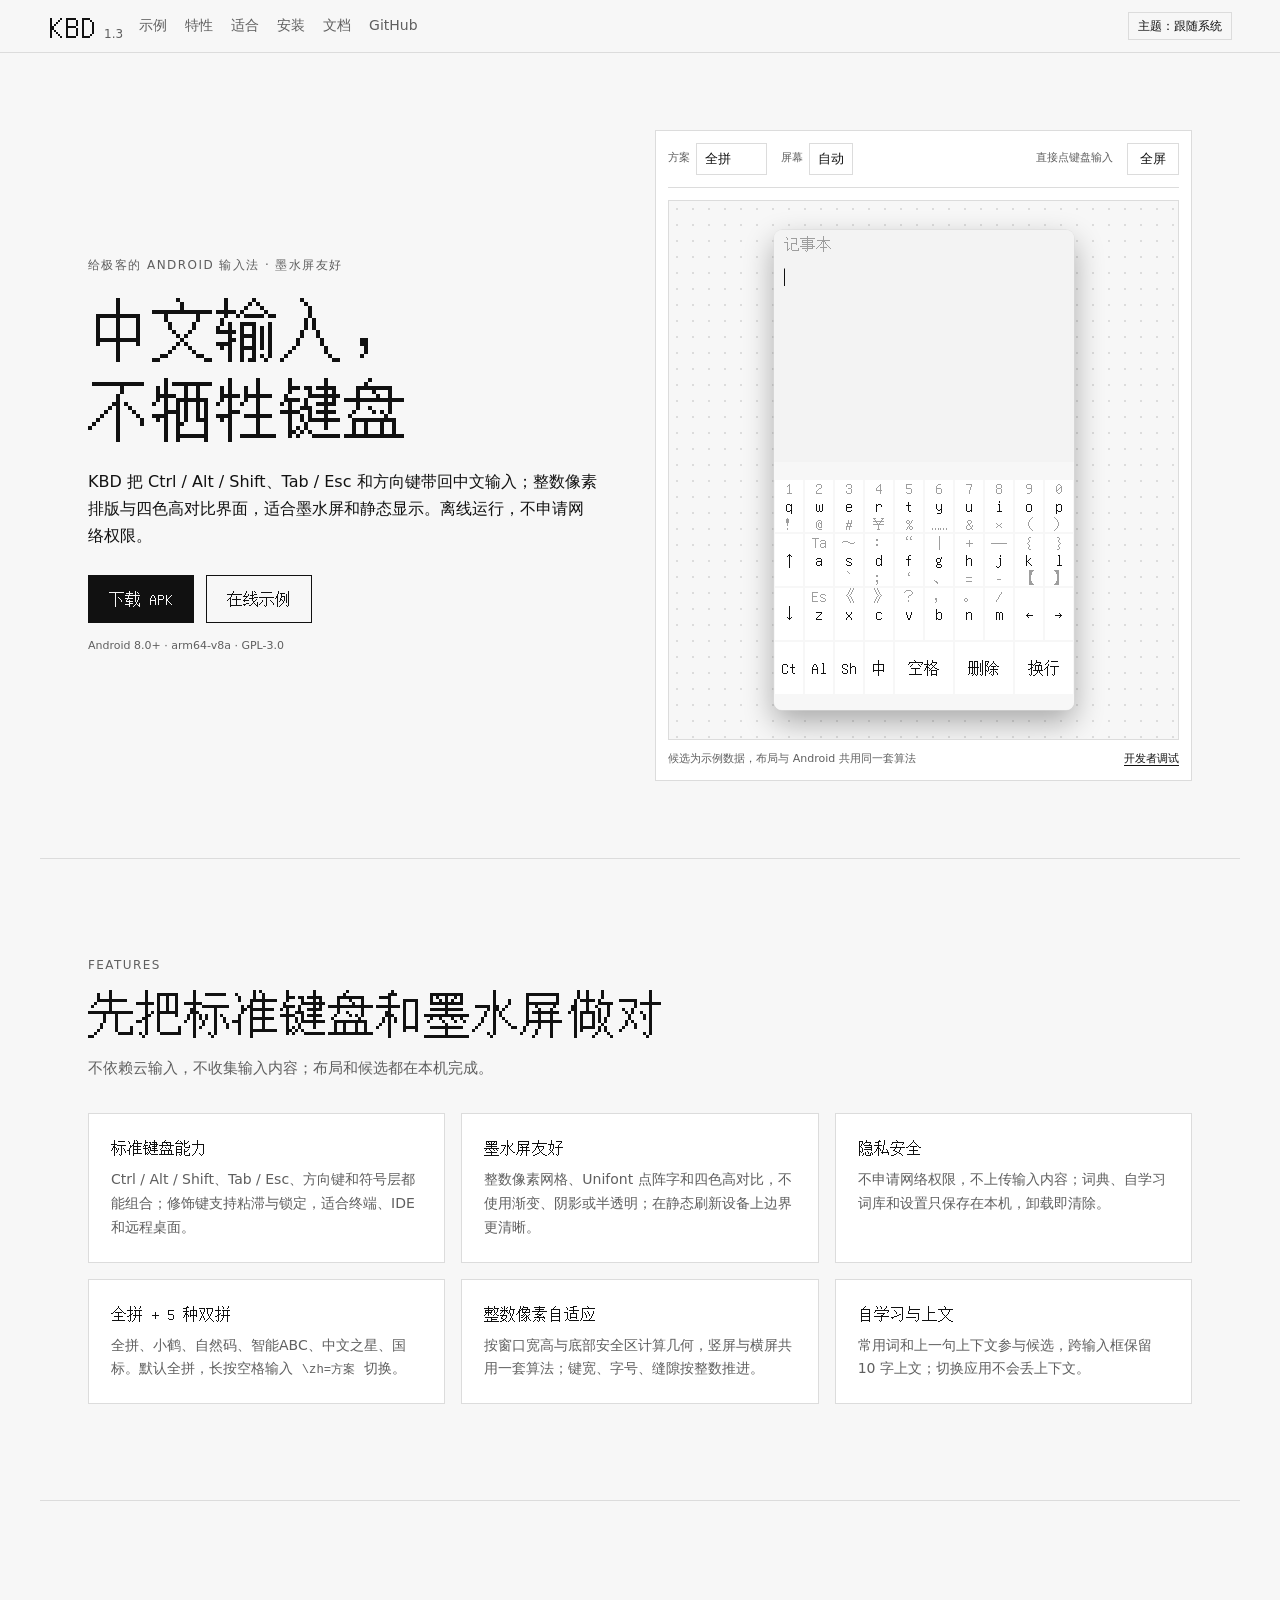
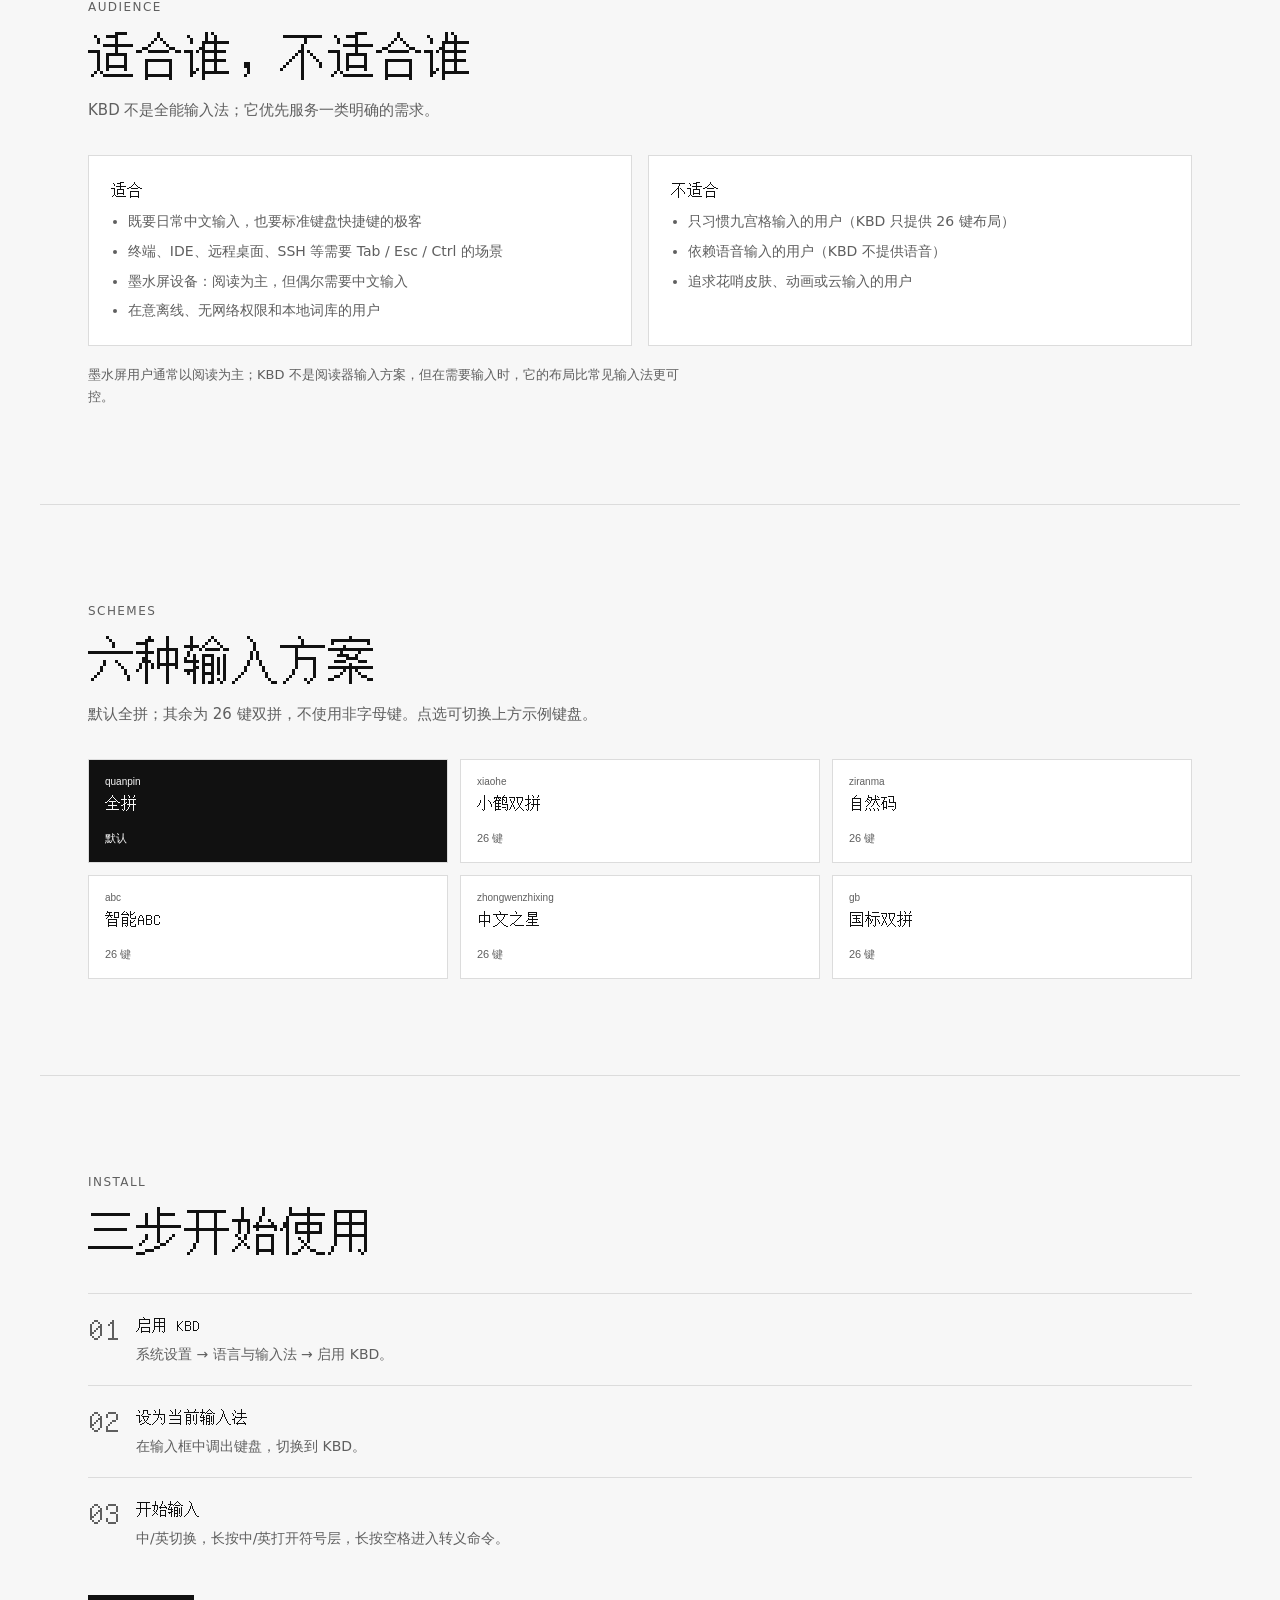
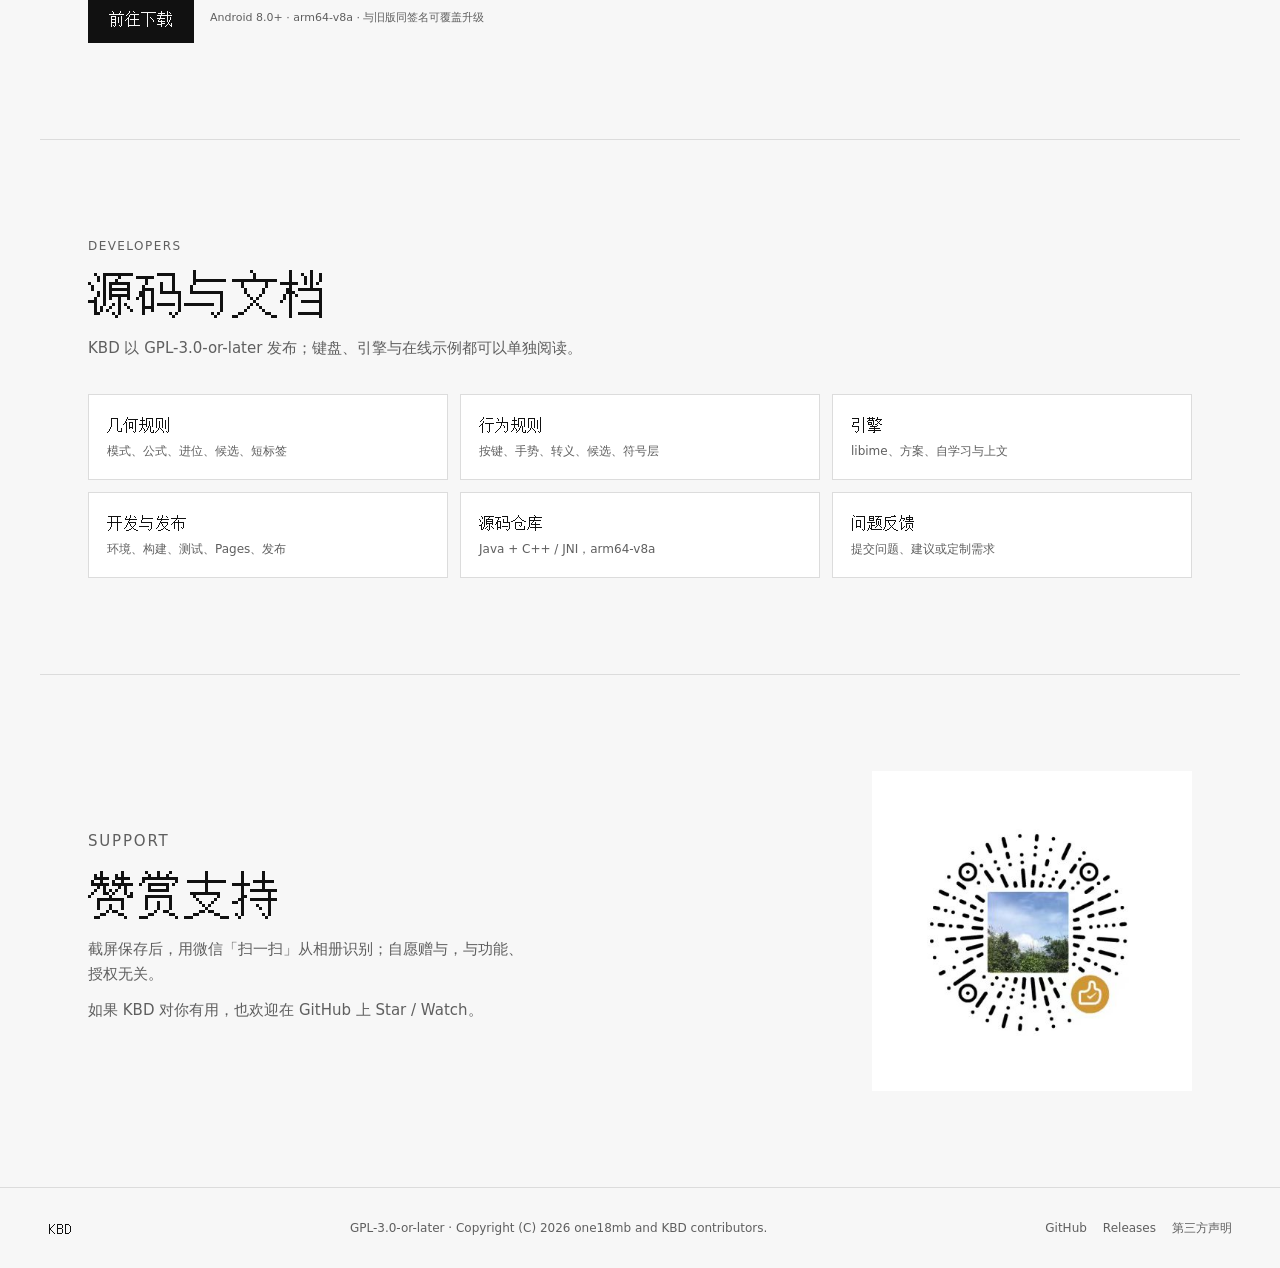
==== commit bf457d66: "release: 1.3 修复 Shift 组合与 Ctrl/Alt+空格、回车；版本号 5 / 1.3；官网回退版本更新。" ====
--- a/webdemo/index.html
+++ b/webdemo/index.html
@@ -34,7 +34,7 @@
 </head>
 <body>
   <header class="site-header">
-    <a class="brand display" href="#top" aria-label="KBD 首页">KBD<span class="brand-version" id="brandVersion">1.2.1</span></a>
+    <a class="brand display" href="#top" aria-label="KBD 首页">KBD<span class="brand-version" id="brandVersion">1.3</span></a>
     <nav class="site-nav" aria-label="主导航">
       <a href="#demo">示例</a>
       <a href="#features">特性</a>
@@ -223,7 +223,7 @@
       </ol>
       <div class="install-actions">
         <a class="btn btn-primary display download-link" href="https://github.com/one18mb/kbd/releases/latest" target="_blank" rel="noopener">前往下载</a>
-        <span class="hero-meta">Android 8.0+ · arm64-v8a · 与 1.2 同签名可覆盖升级</span>
+        <span class="hero-meta">Android 8.0+ · arm64-v8a · 与旧版同签名可覆盖升级</span>
       </div>
     </section>
 
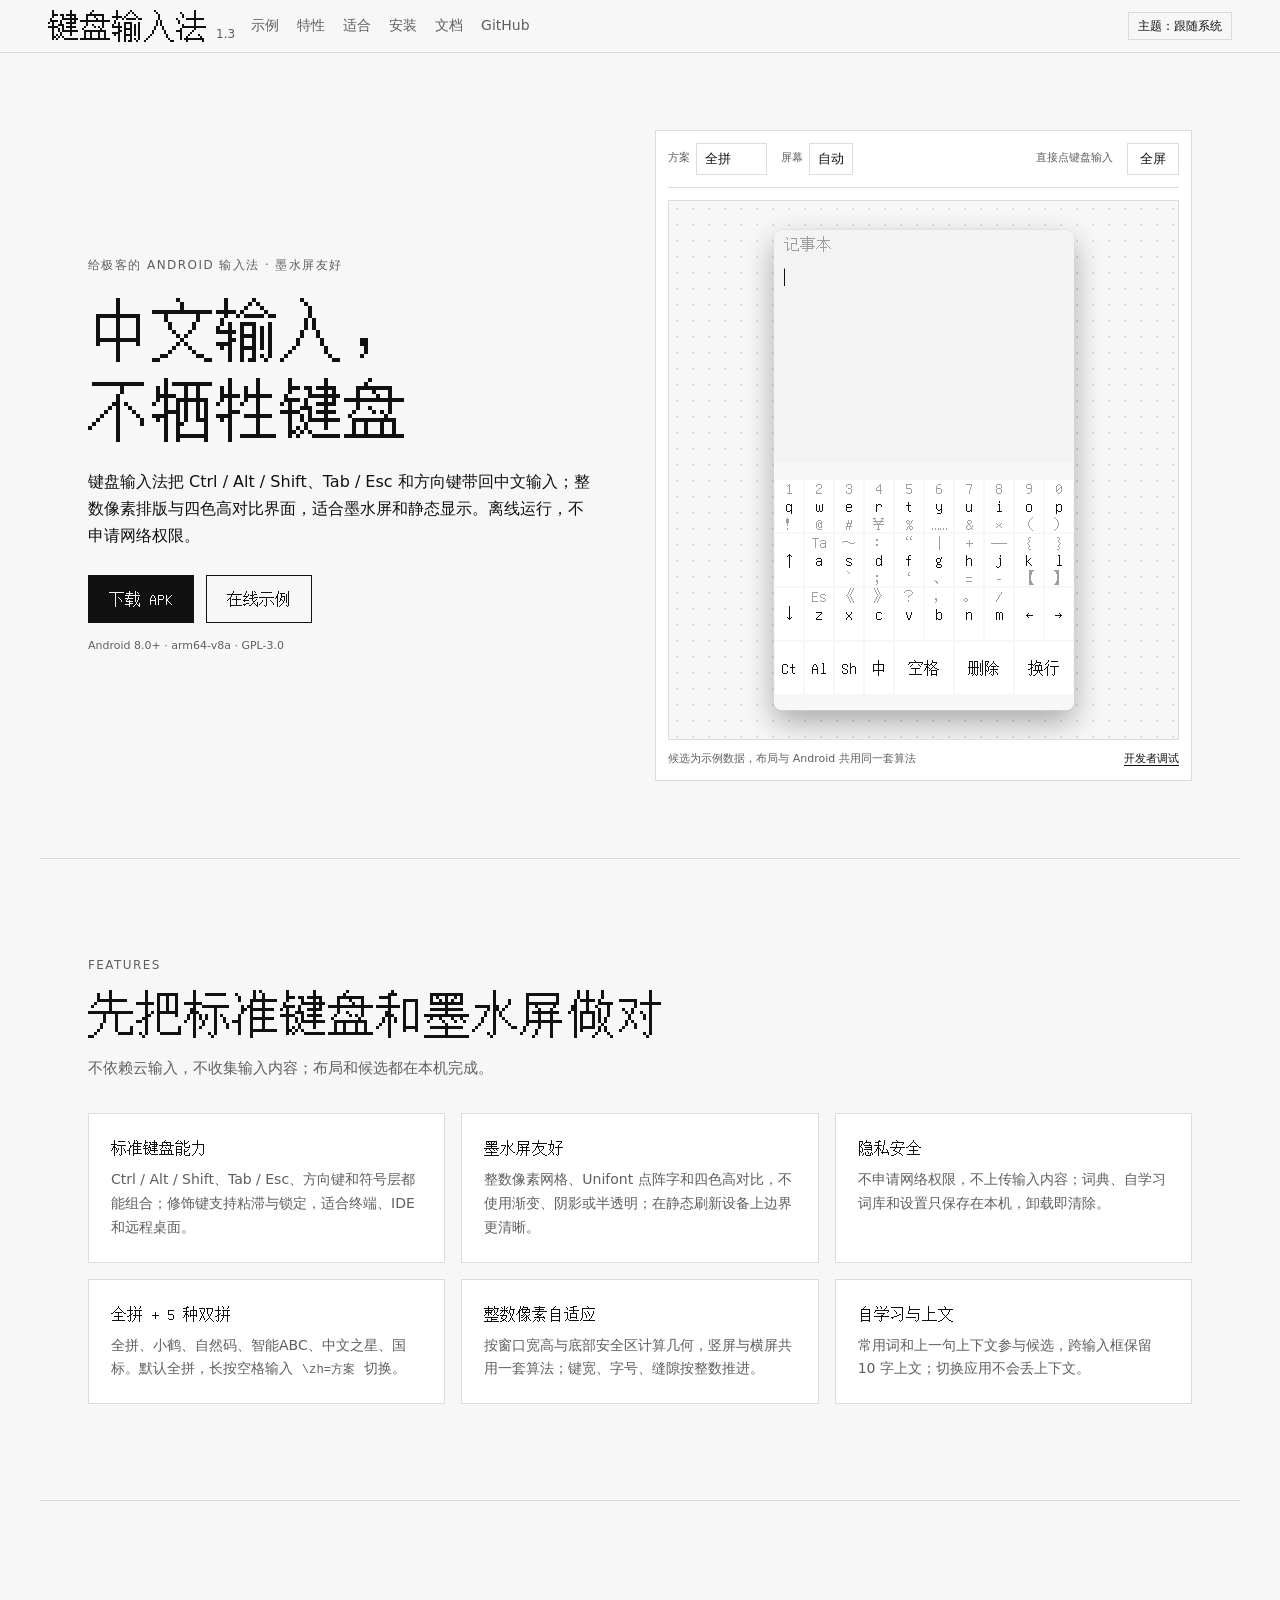
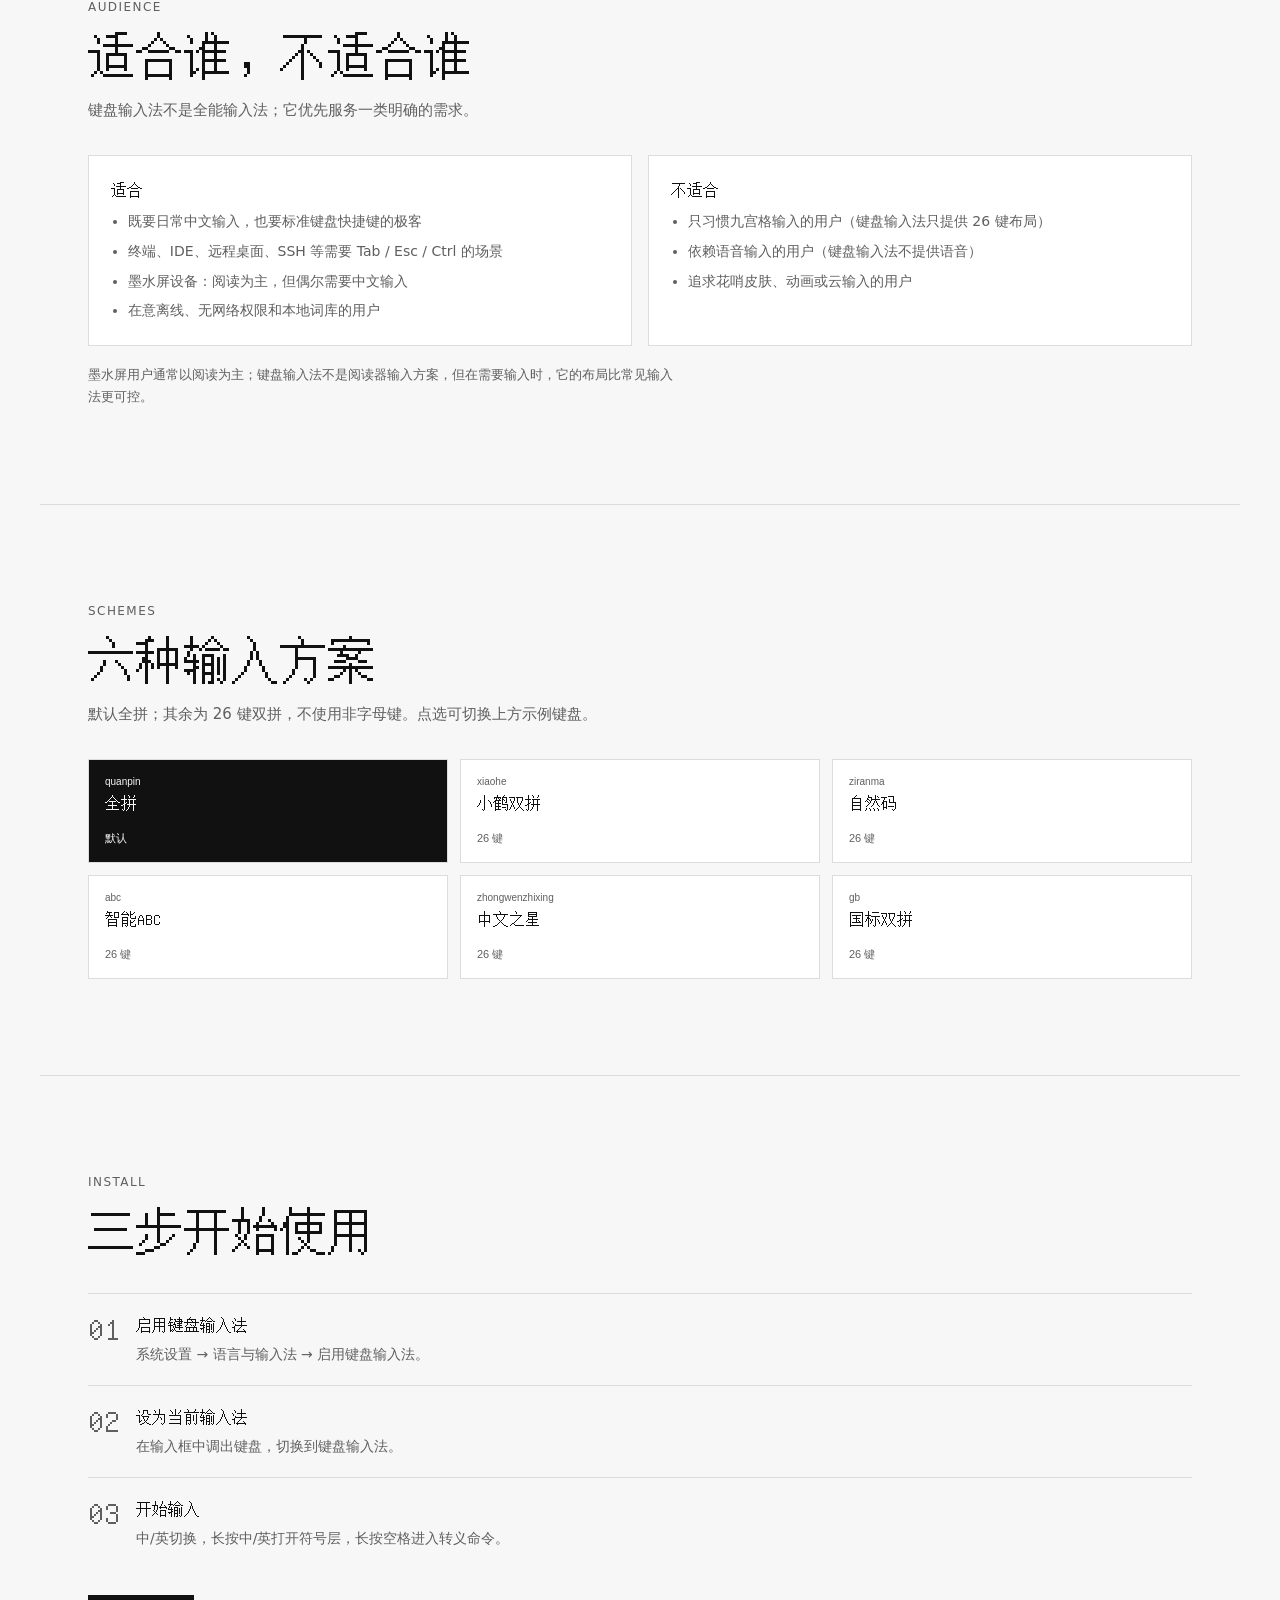
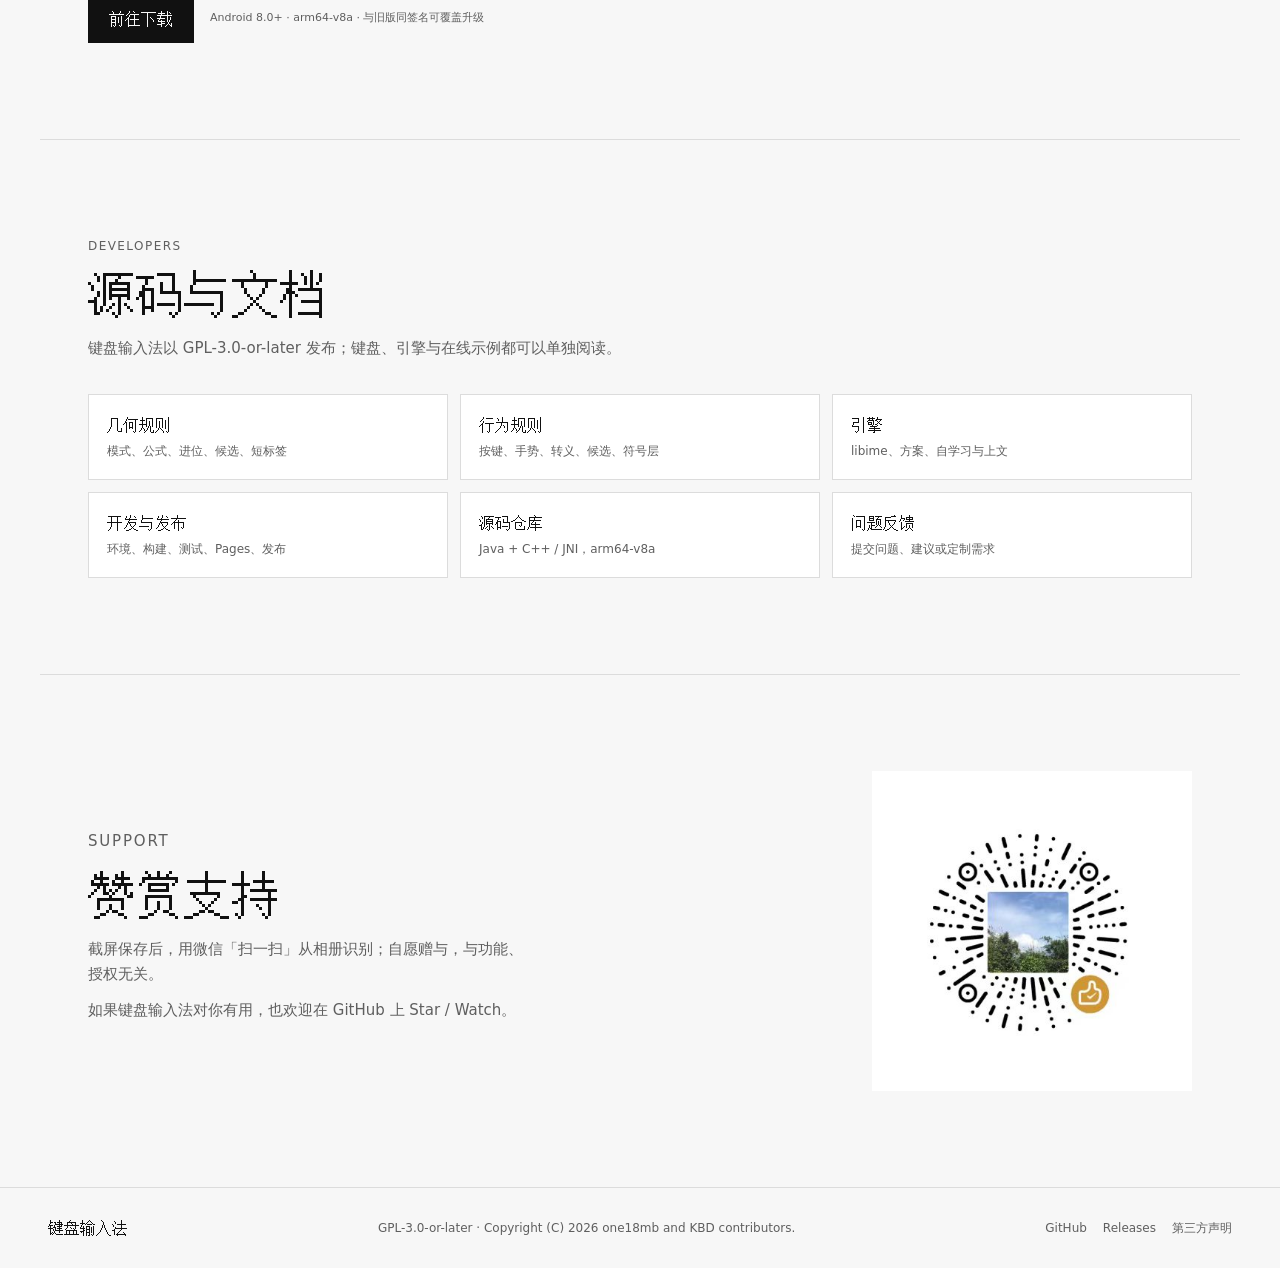
==== commit 67d4c34e: "brand: 启用键盘输入法与太极键盘图标 Android 应用名与输入法名改为键盘输入法（英文环境保留 KBD），加入 T=4 像素对齐图标；官网标题、品牌、favicon 与 OG 图同步，REA" ====
--- a/webdemo/index.html
+++ b/webdemo/index.html
@@ -3,17 +3,17 @@
 <head>
   <meta charset="UTF-8">
   <meta name="viewport" content="width=device-width, initial-scale=1.0">
-  <title>KBD — 给极客的中文 Android 输入法</title>
-  <meta name="description" content="KBD 是面向极客的中文 Android 输入法：标准键盘（Ctrl/Alt/Shift、Tab/Esc、方向键）+ 中文拼音，整数像素排版适合墨水屏；离线运行，不申请网络权限。">
-  <meta name="keywords" content="KBD,中文输入法,Android输入法,标准键盘,快捷键,墨水屏,e-ink,拼音输入法,双拼,离线输入法,隐私">
+  <title>键盘输入法 — 给极客的中文 Android 输入法</title>
+  <meta name="description" content="键盘输入法（KBD）是面向极客的中文 Android 输入法：标准键盘（Ctrl/Alt/Shift、Tab/Esc、方向键）+ 中文拼音，整数像素排版适合墨水屏；离线运行，不申请网络权限。">
+  <meta name="keywords" content="键盘输入法,KBD,中文输入法,Android输入法,标准键盘,快捷键,墨水屏,e-ink,拼音输入法,双拼,离线输入法,隐私">
   <link rel="canonical" href="https://one18mb.github.io/kbd/">
   <meta property="og:type" content="website">
-  <meta property="og:title" content="KBD — 中文输入，不牺牲键盘">
+  <meta property="og:title" content="键盘输入法 — 中文输入，不牺牲键盘">
   <meta property="og:description" content="标准键盘 + 墨水屏友好的整数像素排版；离线运行，不申请网络权限。">
   <meta property="og:url" content="https://one18mb.github.io/kbd/">
-  <meta property="og:image" content="https://one18mb.github.io/kbd/assets/og.png">
+  <meta property="og:image" content="https://one18mb.github.io/kbd/assets/og.png?v=2">
   <meta name="twitter:card" content="summary_large_image">
-  <link rel="icon" href="assets/favicon.svg" type="image/svg+xml">
+  <link rel="icon" href="assets/favicon.svg?v=2" type="image/svg+xml">
   <link rel="preload" href="fonts/unifont.otf" as="font" type="font/otf" crossorigin>
   <link rel="stylesheet" href="css/styles.css?v=32">
   <link rel="stylesheet" href="css/site.css?v=32">
@@ -21,7 +21,8 @@
   {
     "@context": "https://schema.org",
     "@type": "SoftwareApplication",
-    "name": "KBD",
+    "name": "键盘输入法",
+    "alternateName": "KBD",
     "applicationCategory": "UtilitiesApplication",
     "operatingSystem": "Android 8.0+",
     "description": "面向极客的中文 Android 输入法：标准键盘、墨水屏友好的整数像素排版、离线隐私。",
@@ -34,7 +35,7 @@
 </head>
 <body>
   <header class="site-header">
-    <a class="brand display" href="#top" aria-label="KBD 首页">KBD<span class="brand-version" id="brandVersion">1.3</span></a>
+    <a class="brand display" href="#top" aria-label="键盘输入法首页">键盘输入法<span class="brand-version" id="brandVersion">1.3</span></a>
     <nav class="site-nav" aria-label="主导航">
       <a href="#demo">示例</a>
       <a href="#features">特性</a>
@@ -51,7 +52,7 @@
       <div class="hero-copy">
         <p class="eyebrow">给极客的 Android 输入法 · 墨水屏友好</p>
         <h1 class="display">中文输入，<br>不牺牲键盘</h1>
-        <p class="lede">KBD 把 Ctrl / Alt / Shift、Tab / Esc 和方向键带回中文输入；整数像素排版与四色高对比界面，适合墨水屏和静态显示。离线运行，不申请网络权限。</p>
+        <p class="lede">键盘输入法把 Ctrl / Alt / Shift、Tab / Esc 和方向键带回中文输入；整数像素排版与四色高对比界面，适合墨水屏和静态显示。离线运行，不申请网络权限。</p>
         <div class="hero-actions">
           <a class="btn btn-primary display" id="downloadBtn" href="https://github.com/one18mb/kbd/releases/latest" target="_blank" rel="noopener">下载 APK</a>
           <a class="btn btn-ghost display" href="#demo">在线示例</a>
@@ -129,7 +130,7 @@
       <div class="section-head">
         <p class="eyebrow">AUDIENCE</p>
         <h2 class="display">适合谁，不适合谁</h2>
-        <p class="section-lede">KBD 不是全能输入法；它优先服务一类明确的需求。</p>
+        <p class="section-lede">键盘输入法不是全能输入法；它优先服务一类明确的需求。</p>
       </div>
       <div class="audience-grid">
         <article class="card audience-card">
@@ -144,13 +145,13 @@
         <article class="card audience-card">
           <h3 class="display">不适合</h3>
           <ul>
-            <li>只习惯九宫格输入的用户（KBD 只提供 26 键布局）</li>
-            <li>依赖语音输入的用户（KBD 不提供语音）</li>
+            <li>只习惯九宫格输入的用户（键盘输入法只提供 26 键布局）</li>
+            <li>依赖语音输入的用户（键盘输入法不提供语音）</li>
             <li>追求花哨皮肤、动画或云输入的用户</li>
           </ul>
         </article>
       </div>
-      <p class="section-note">墨水屏用户通常以阅读为主；KBD 不是阅读器输入方案，但在需要输入时，它的布局比常见输入法更可控。</p>
+      <p class="section-note">墨水屏用户通常以阅读为主；键盘输入法不是阅读器输入方案，但在需要输入时，它的布局比常见输入法更可控。</p>
     </section>
 
     <section class="section" id="schemes">
@@ -202,15 +203,15 @@
         <li>
           <span class="step-no display">01</span>
           <div>
-            <h3 class="display">启用 KBD</h3>
-            <p>系统设置 → 语言与输入法 → 启用 KBD。</p>
+            <h3 class="display">启用键盘输入法</h3>
+            <p>系统设置 → 语言与输入法 → 启用键盘输入法。</p>
           </div>
         </li>
         <li>
           <span class="step-no display">02</span>
           <div>
             <h3 class="display">设为当前输入法</h3>
-            <p>在输入框中调出键盘，切换到 KBD。</p>
+            <p>在输入框中调出键盘，切换到键盘输入法。</p>
           </div>
         </li>
         <li>
@@ -231,7 +232,7 @@
       <div class="section-head">
         <p class="eyebrow">DEVELOPERS</p>
         <h2 class="display">源码与文档</h2>
-        <p class="section-lede">KBD 以 GPL-3.0-or-later 发布；键盘、引擎与在线示例都可以单独阅读。</p>
+        <p class="section-lede">键盘输入法以 GPL-3.0-or-later 发布；键盘、引擎与在线示例都可以单独阅读。</p>
       </div>
       <div class="link-grid">
         <a class="link-card" href="https://github.com/one18mb/kbd/blob/main/docs/geometry.md" target="_blank" rel="noopener">
@@ -266,7 +267,7 @@
         <p class="eyebrow">SUPPORT</p>
         <h2 class="display">赞赏支持</h2>
         <p>截屏保存后，用微信「扫一扫」从相册识别；自愿赠与，与功能、授权无关。</p>
-        <p class="support-note">如果 KBD 对你有用，也欢迎在 GitHub 上 Star / Watch。</p>
+        <p class="support-note">如果键盘输入法对你有用，也欢迎在 GitHub 上 Star / Watch。</p>
       </div>
       <figure class="qr-card">
         <img src="assets/grants_qr.png" alt="微信赞赏码" width="400" height="400" loading="lazy">
@@ -275,7 +276,7 @@
   </main>
 
   <footer class="site-footer">
-    <span class="display">KBD</span>
+    <span class="display">键盘输入法</span>
     <span>GPL-3.0-or-later · Copyright (C) 2026 one18mb and KBD contributors.</span>
     <span class="footer-links">
       <a href="https://github.com/one18mb/kbd" target="_blank" rel="noopener">GitHub</a>
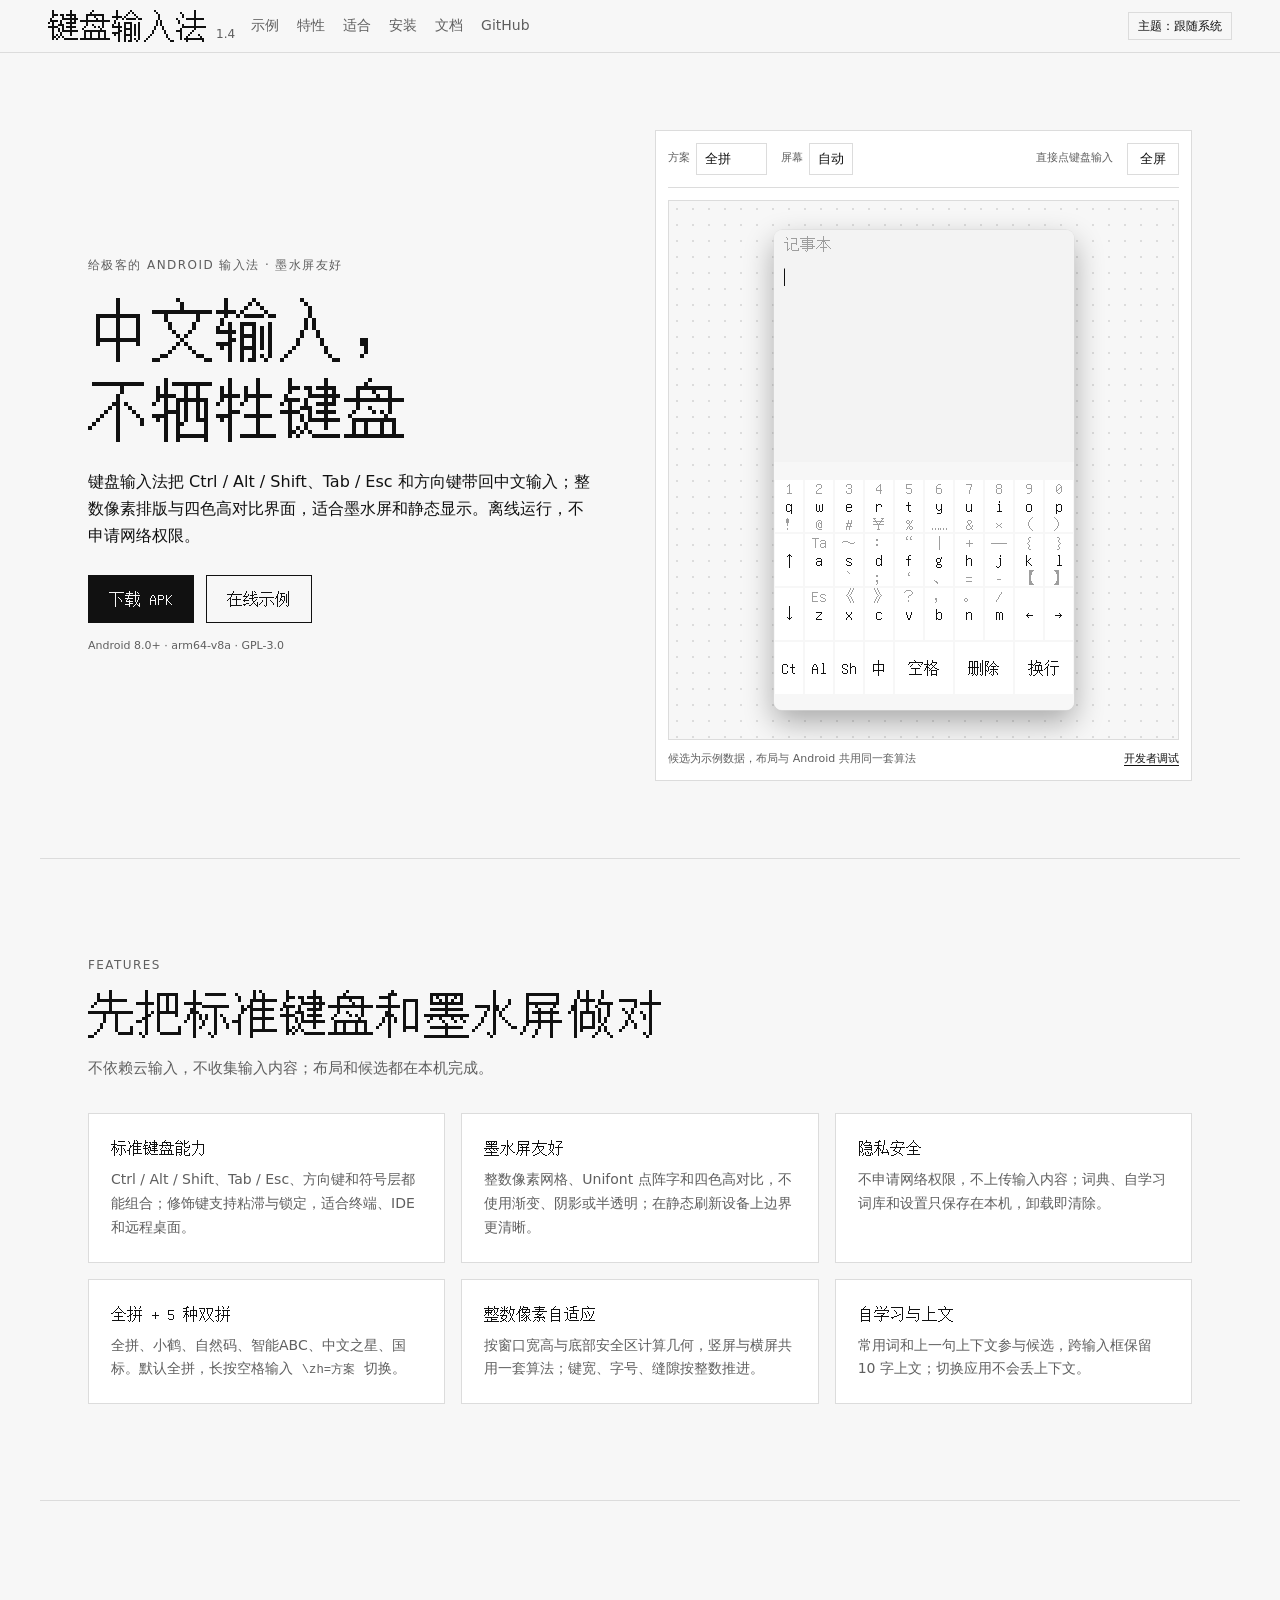
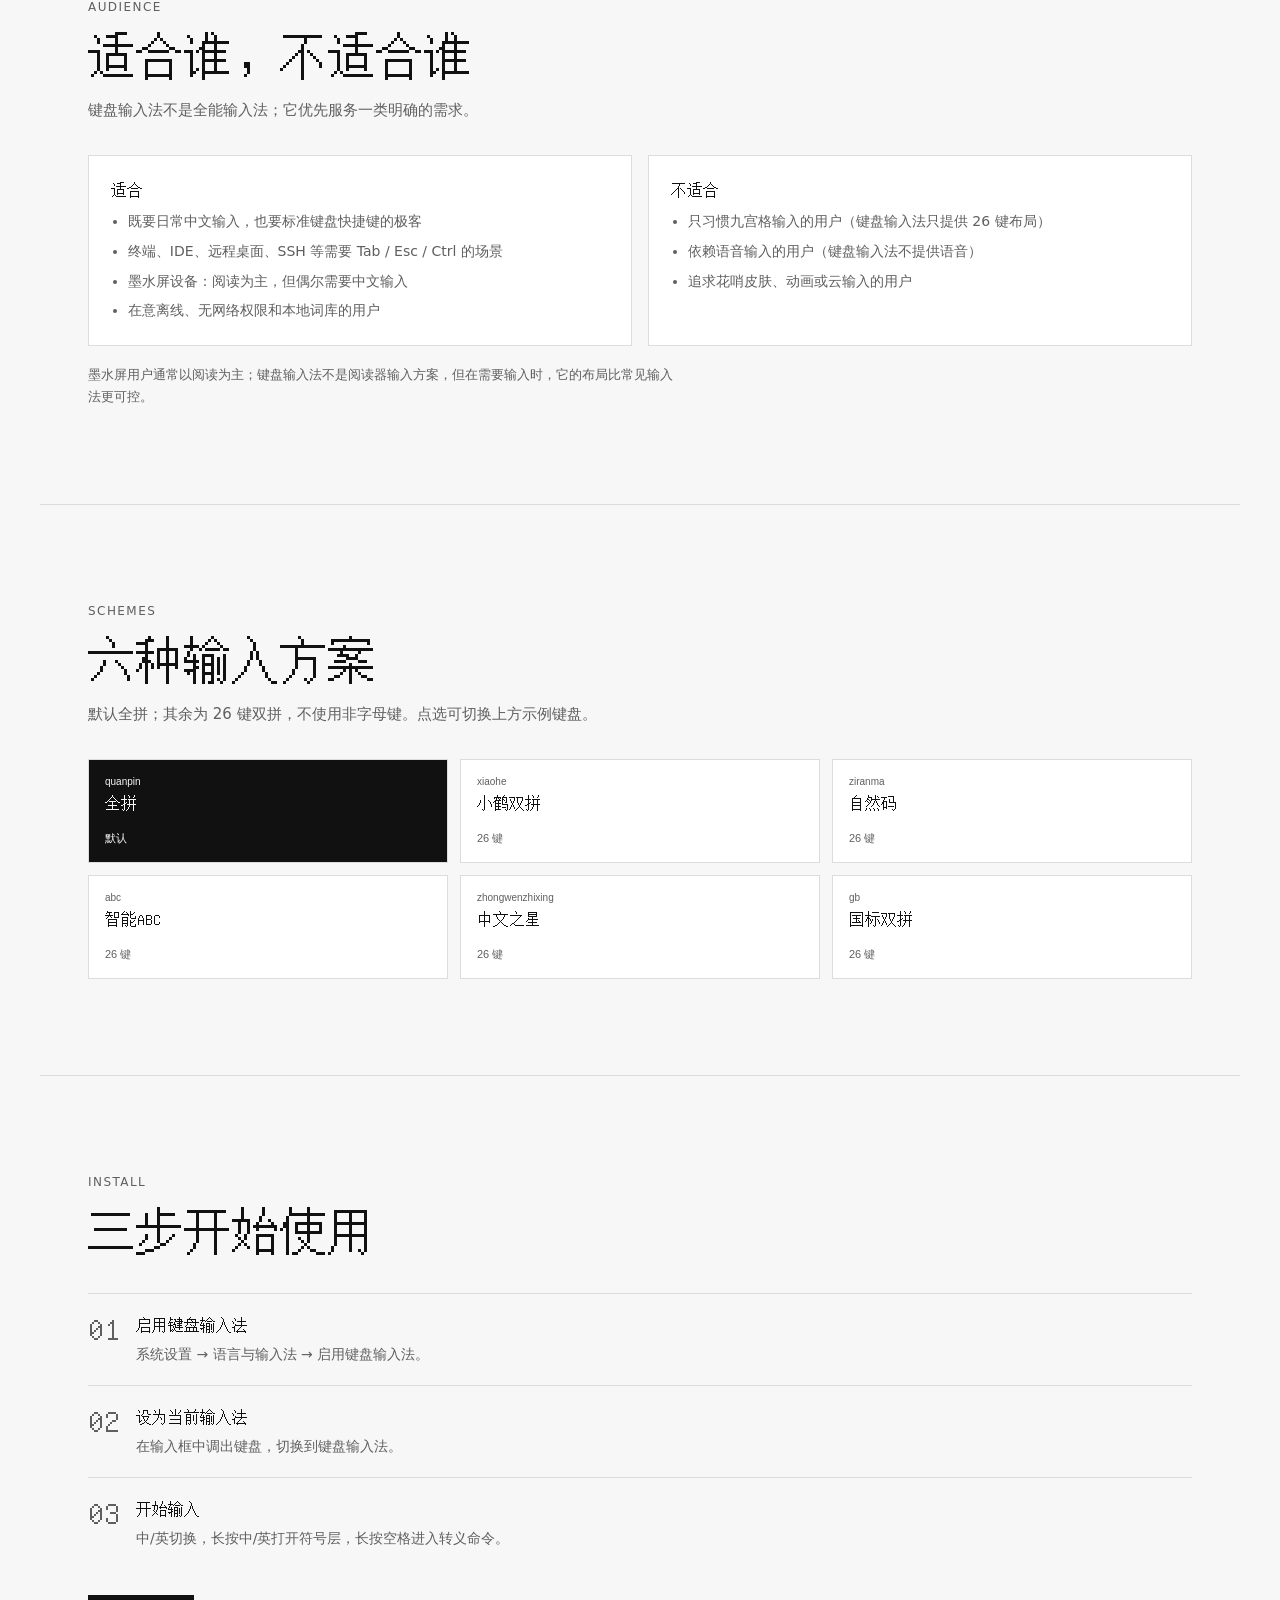
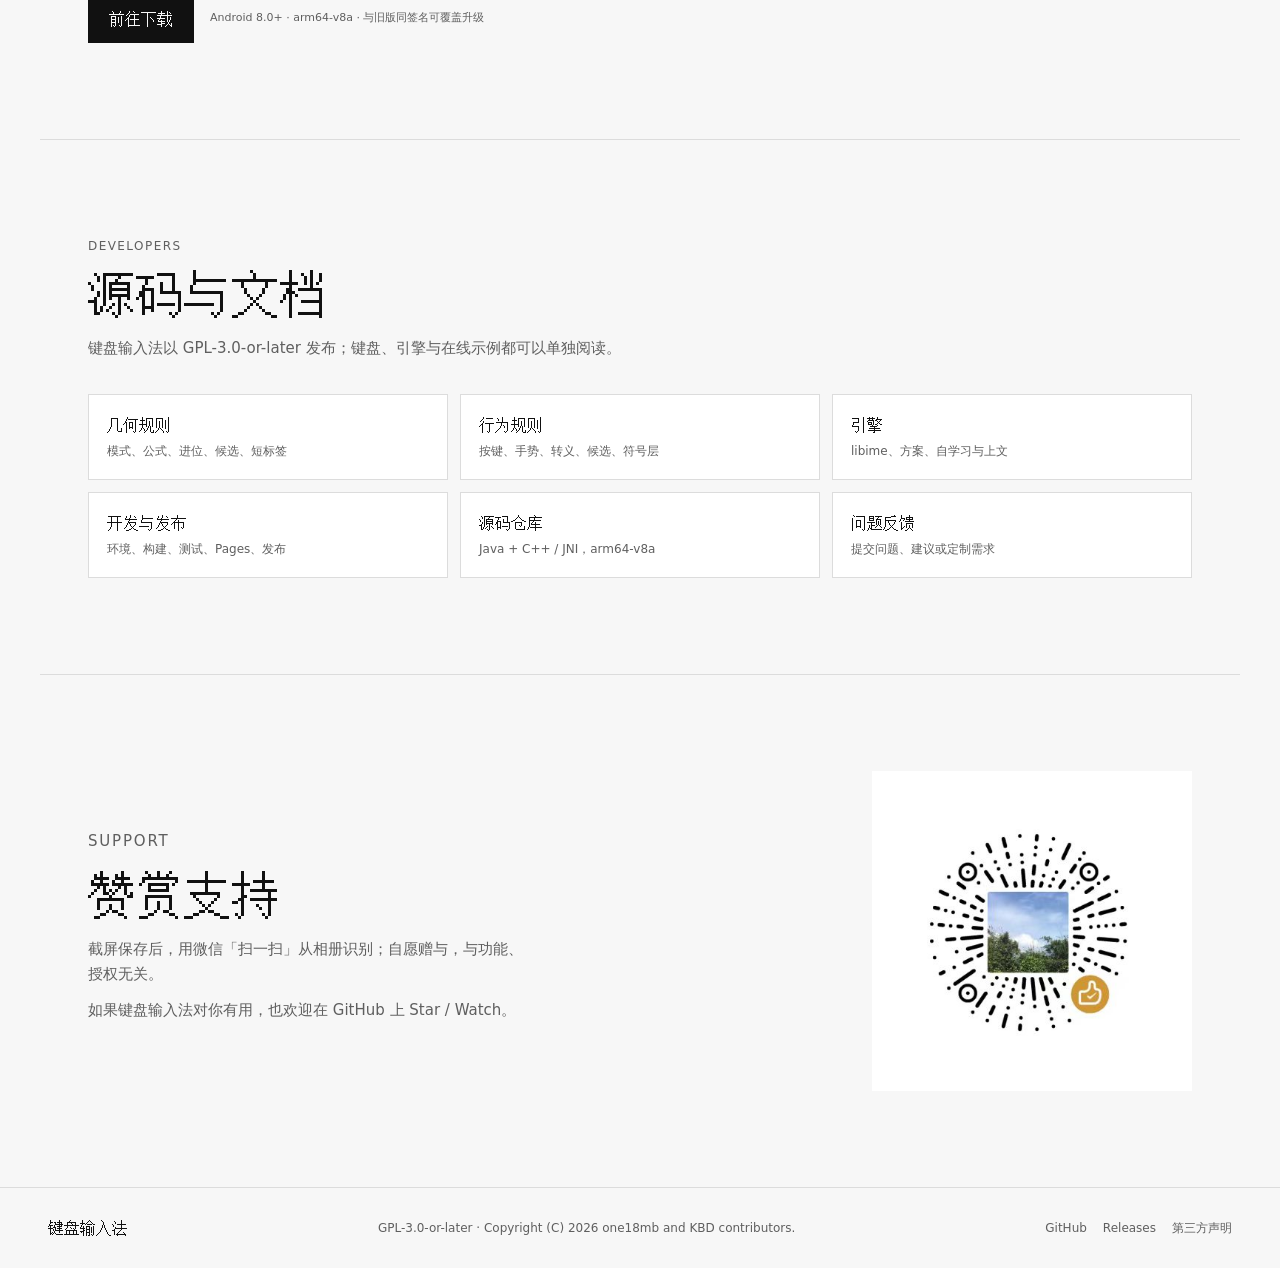
==== commit a07852ec: "release: 1.4 发布键盘输入法 1.4：新名字、T=4 太极键盘图标；应用/官网/README 同步。" ====
--- a/webdemo/index.html
+++ b/webdemo/index.html
@@ -35,7 +35,7 @@
 </head>
 <body>
   <header class="site-header">
-    <a class="brand display" href="#top" aria-label="键盘输入法首页">键盘输入法<span class="brand-version" id="brandVersion">1.3</span></a>
+    <a class="brand display" href="#top" aria-label="键盘输入法首页">键盘输入法<span class="brand-version" id="brandVersion">1.4</span></a>
     <nav class="site-nav" aria-label="主导航">
       <a href="#demo">示例</a>
       <a href="#features">特性</a>
